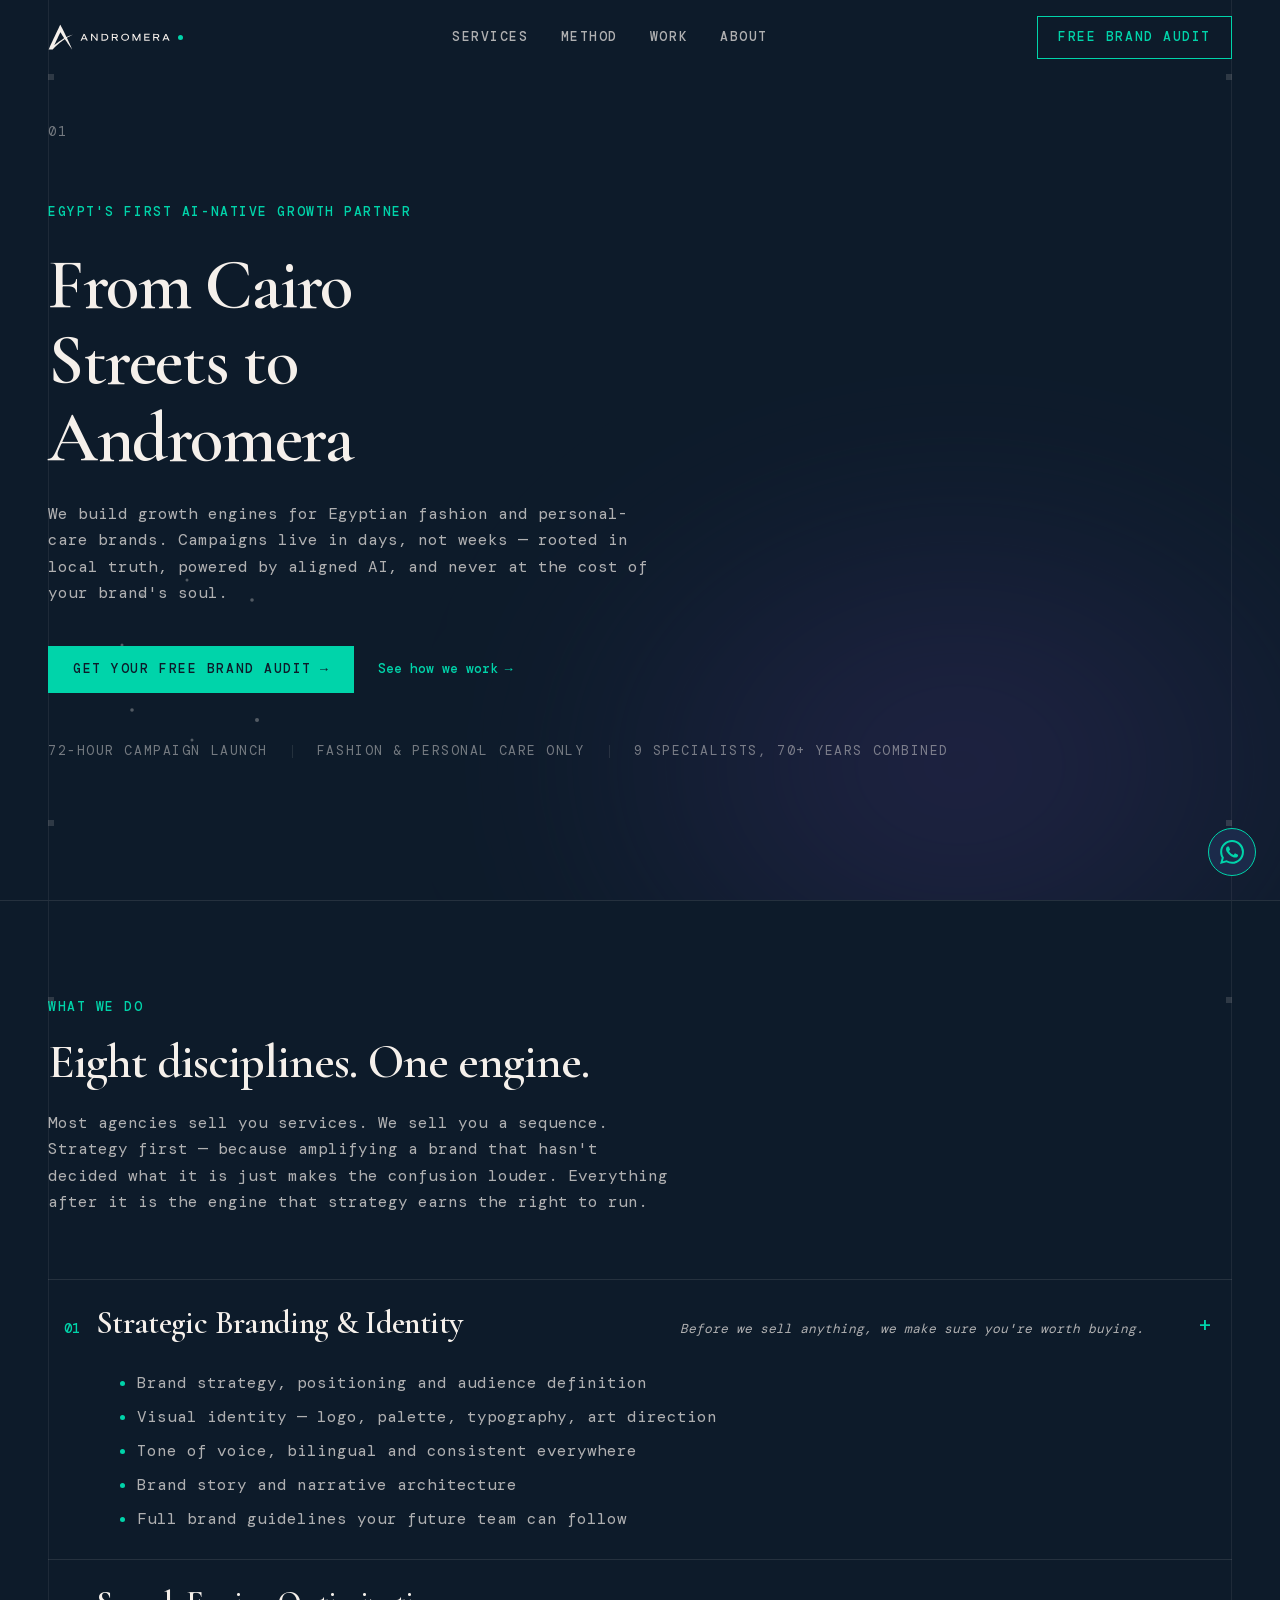
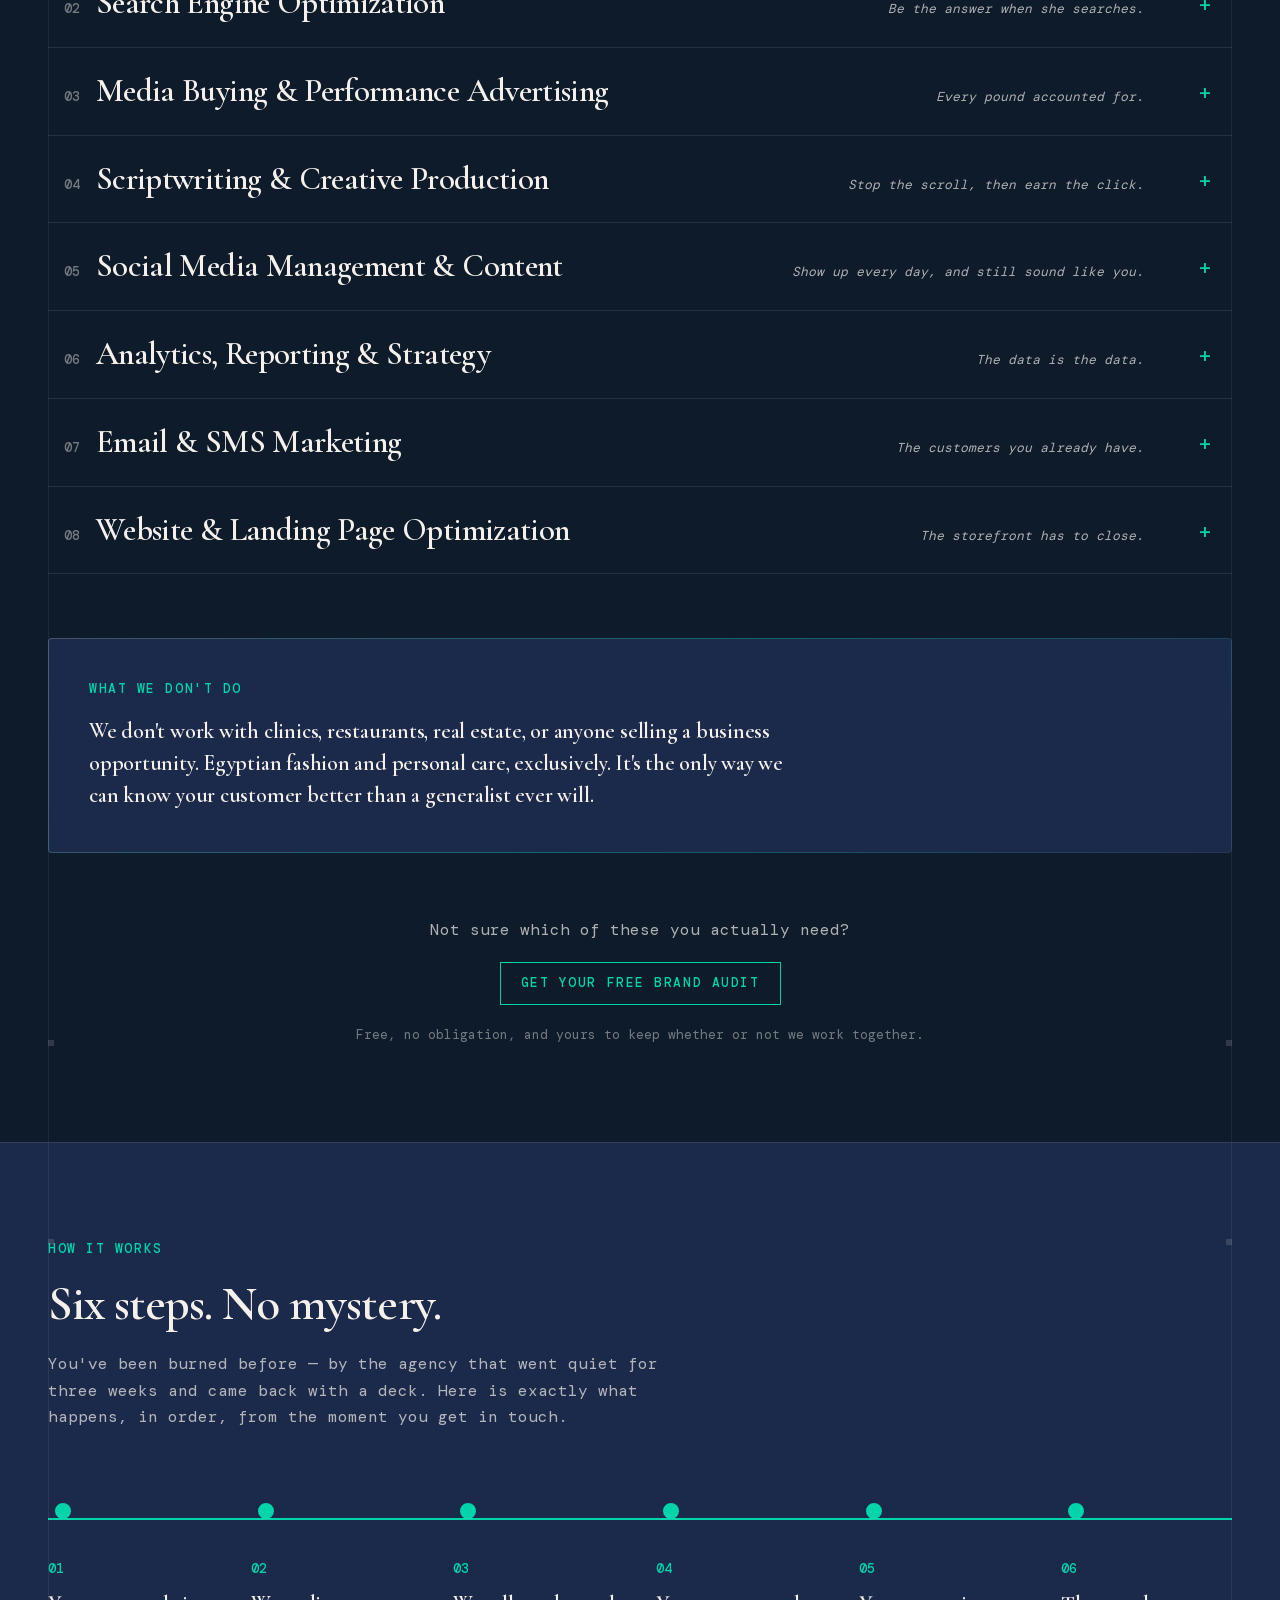
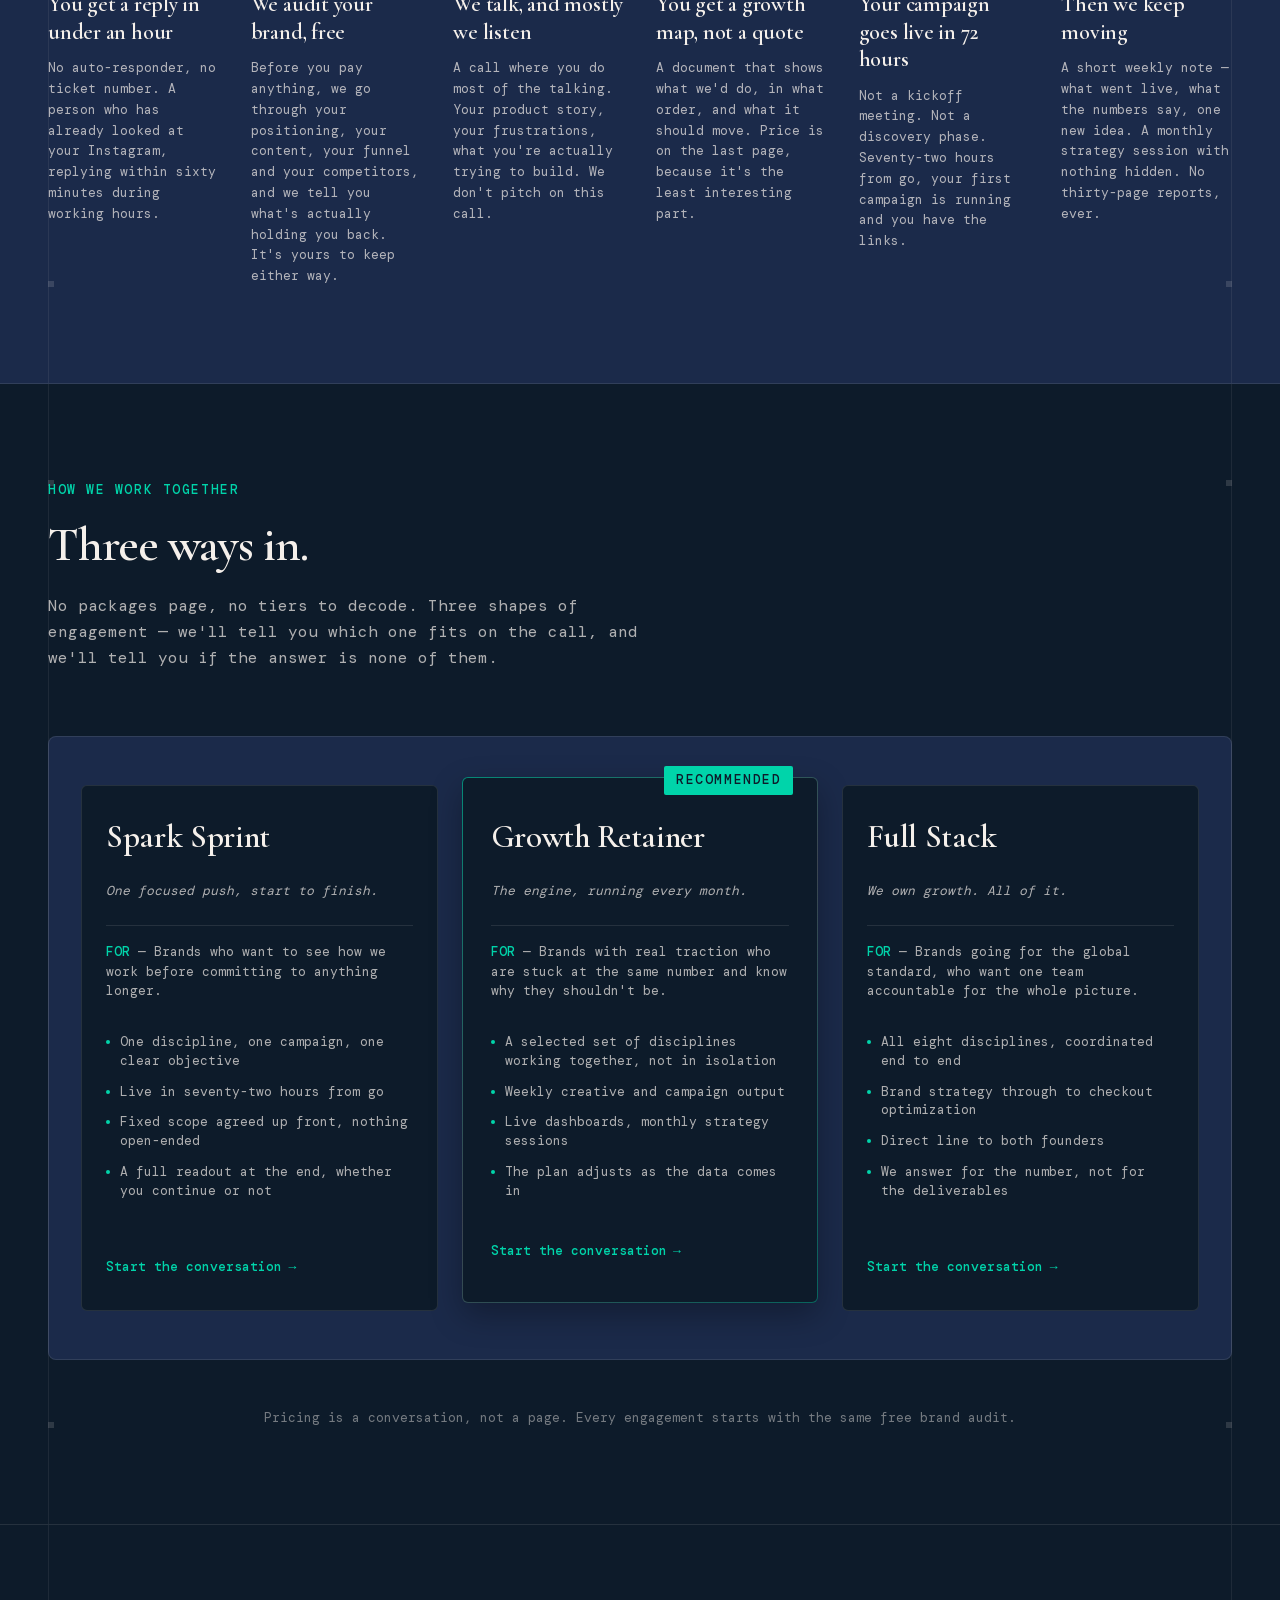
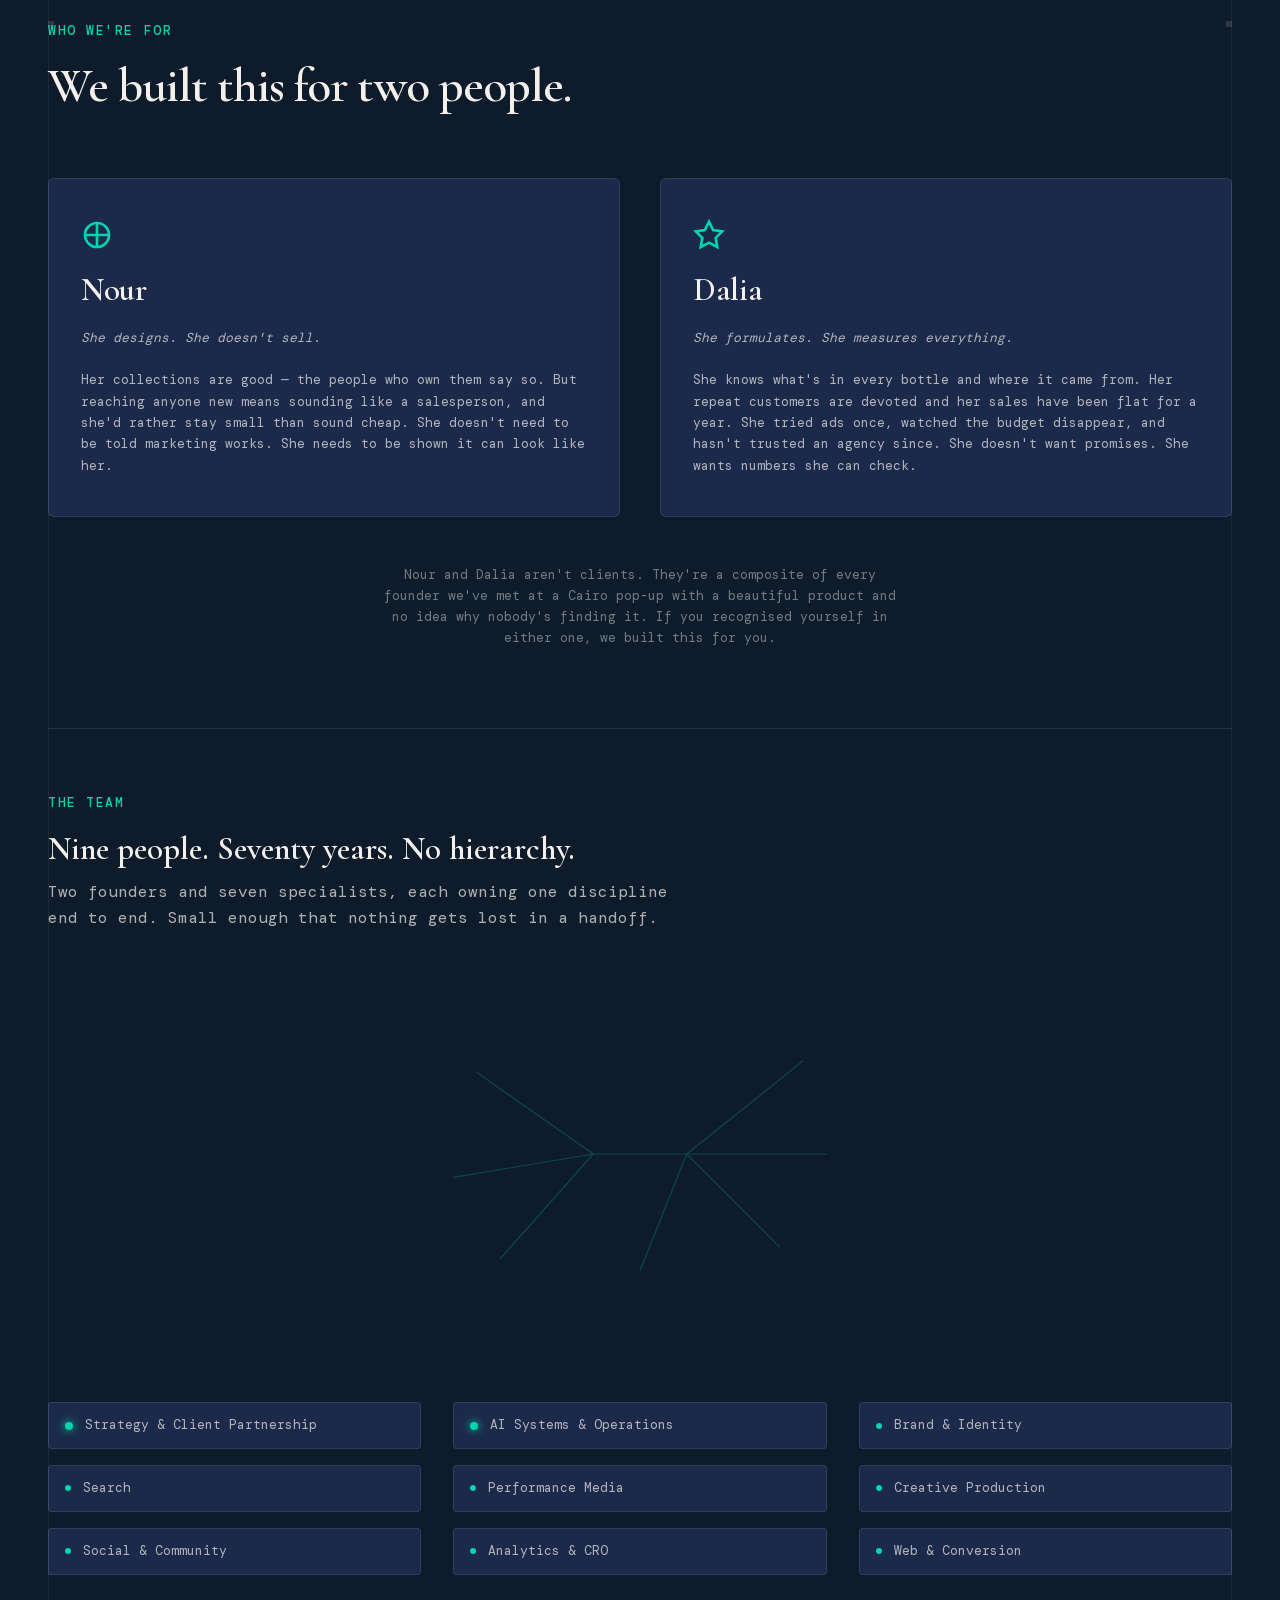
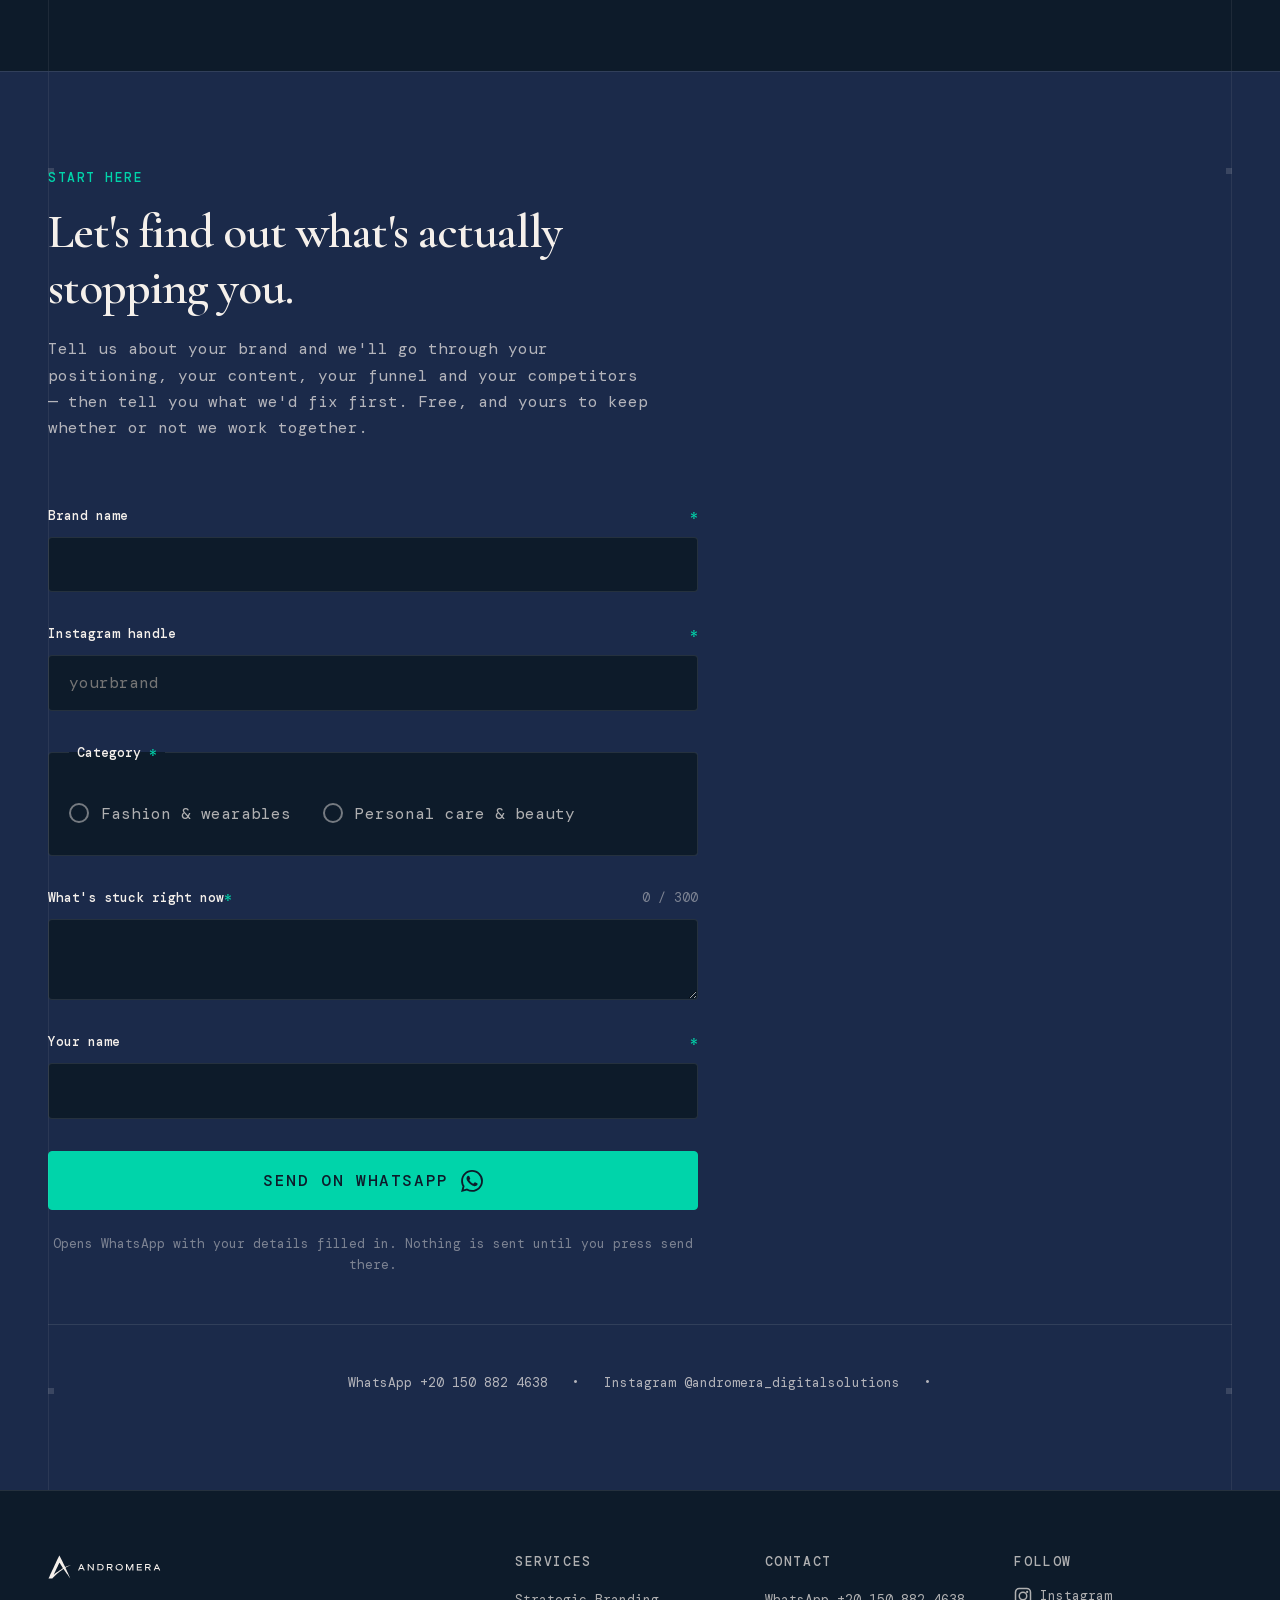
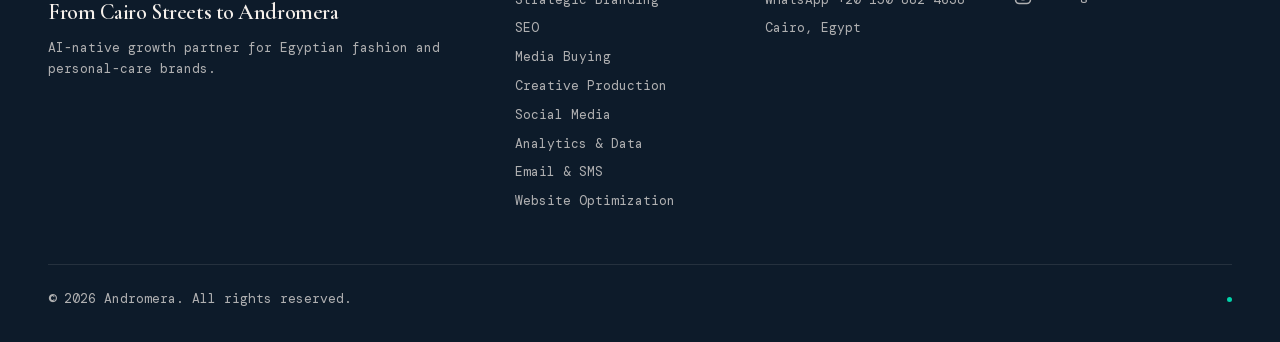
==== index.html @ 036b47dd "Phase 5: Launch readiness — _worker.js noindex header, --warn token, CSP analytics update, README & " ====
<!DOCTYPE html>
<html lang="en">
<head>
  <meta charset="utf-8">
  <meta name="viewport" content="width=device-width, initial-scale=1">
  <title>Andromera — AI-Native Growth Partner for Egyptian Fashion &amp; Beauty Brands</title>
  <meta name="description" content="Egypt's first AI-native growth partner. Campaigns live in days, built exclusively for Egyptian fashion and personal-care brands.">
  <link rel="canonical" href="https://andromera.com/">

  <!-- Open Graph -->
  <meta property="og:type" content="website">
  <meta property="og:url" content="https://andromera.com/">
  <meta property="og:title" content="Andromera — AI-Native Growth Partner for Egyptian Fashion &amp; Beauty Brands">
  <meta property="og:description" content="Egypt's first AI-native growth partner. Campaigns live in days, built exclusively for Egyptian fashion and personal-care brands.">
  <meta property="og:image" content="https://andromera.com/assets/img/og-image.jpg">
  <meta property="og:image:width" content="1200">
  <meta property="og:image:height" content="630">

  <!-- Twitter Card -->
  <meta name="twitter:card" content="summary_large_image">
  <meta name="twitter:title" content="Andromera — AI-Native Growth Partner for Egyptian Fashion &amp; Beauty Brands">
  <meta name="twitter:description" content="Egypt's first AI-native growth partner. Campaigns live in days, built exclusively for Egyptian fashion and personal-care brands.">
  <meta name="twitter:image" content="https://andromera.com/assets/img/og-image.jpg">

  <!-- Favicon set -->
  <link rel="icon" href="/assets/img/favicon.svg" type="image/svg+xml">
  <link rel="icon" href="/assets/img/favicon-32.png" sizes="32x32" type="image/png">
  <link rel="icon" href="/assets/img/favicon-16.png" sizes="16x16" type="image/png">
  <link rel="apple-touch-icon" href="/assets/img/apple-touch-icon.png">
  <link rel="manifest" href="/site.webmanifest">
  <meta name="theme-color" content="#0D1B2A">

  <!-- Preload display font -->
  <link rel="preload" href="/assets/fonts/CormorantGaramond-SemiBold.woff2" as="font" type="font/woff2" crossorigin>

  <!-- Styles -->
  <link rel="stylesheet" href="/assets/css/site.css">

  <!-- JSON-LD: Organization + ProfessionalService -->
  <script type="application/ld+json">
  {
    "@context": "https://schema.org",
    "@graph": [
      {
        "@type": "Organization",
        "name": "Andromera",
        "url": "https://andromera.com",
        "logo": "https://andromera.com/assets/img/andromera-mark.svg",
        "sameAs": [
          "https://www.instagram.com/andromera_digitalsolutions/"
        ],
        "contactPoint": {
          "@type": "ContactPoint",
          "telephone": "+20-150-882-4638",
          "contactType": "customer service",
          "availableLanguage": "English"
        }
      },
      {
        "@type": "ProfessionalService",
        "name": "Andromera",
        "url": "https://andromera.com",
        "description": "AI-native digital marketing agency serving Egyptian fashion and personal-care brands exclusively.",
        "areaServed": {
          "@type": "Country",
          "name": "EG"
        },
        "address": {
          "@type": "PostalAddress",
          "addressLocality": "Cairo",
          "addressCountry": "EG"
        },
        "logo": "https://andromera.com/assets/img/andromera-mark.svg",
        "sameAs": [
          "https://www.instagram.com/andromera_digitalsolutions/"
        ],
        "contactPoint": {
          "@type": "ContactPoint",
          "telephone": "+20-150-882-4638",
          "contactType": "customer service",
          "availableLanguage": "English"
        },
        "hasOfferCatalog": {
          "@type": "OfferCatalog",
          "name": "Services",
          "itemListElement": [
            {
              "@type": "OfferCatalog",
              "name": "Strategic Branding & Identity",
              "description": "Before we sell anything, we make sure you're worth buying."
            },
            {
              "@type": "OfferCatalog",
              "name": "Search Engine Optimization",
              "description": "Be the answer when she searches."
            },
            {
              "@type": "OfferCatalog",
              "name": "Media Buying & Performance Advertising",
              "description": "Every pound accounted for."
            },
            {
              "@type": "OfferCatalog",
              "name": "Scriptwriting & Creative Production",
              "description": "Stop the scroll, then earn the click."
            },
            {
              "@type": "OfferCatalog",
              "name": "Social Media Management & Content",
              "description": "Show up every day, and still sound like you."
            },
            {
              "@type": "OfferCatalog",
              "name": "Analytics, Reporting & Strategy",
              "description": "The data is the data."
            },
            {
              "@type": "OfferCatalog",
              "name": "Email & SMS Marketing",
              "description": "The customers you already have."
            },
            {
              "@type": "OfferCatalog",
              "name": "Website & Landing Page Optimization",
              "description": "The storefront has to close."
            },
            {
              "@type": "Offer",
              "name": "Spark Sprint",
              "description": "One focused push, start to finish. Live in 72 hours."
            },
            {
              "@type": "Offer",
              "name": "Growth Retainer",
              "description": "The engine, running every month. A selected set of disciplines working together."
            },
            {
              "@type": "Offer",
              "name": "Full Stack",
              "description": "We own growth. All of it. All eight disciplines, coordinated end to end."
            }
          ]
        }
      }
    ]
  }
  </script>
</head>
<body>

  <!-- ═══════════════════════════════════════════════════
       NAVIGATION
       ═══════════════════════════════════════════════════ -->
  <header class="site-header" role="banner">
    <nav class="nav shell" aria-label="Main navigation">
      <!-- Logo — inlined SVG, fill: currentColor -->
      <a href="/" class="nav__logo" aria-label="Andromera — home">
        <svg xmlns="http://www.w3.org/2000/svg" viewBox="0 0 469.1 100" fill="currentColor" role="img" aria-hidden="true"><g transform="scale(0.22075)"><path fill-rule="evenodd" d="M11.5 440.8C11.9 439.7 14.0 434.8 16.2 430.1C18.4 425.4 24.0 413.4 28.5 403.5C43.4 371.0 109.5 230.0 144.0 157.0C202.0 34.6 213.8 10.4 214.9 11.6C217.0 13.7 321.4 220.6 323.2 226.2C323.4 226.7 328.3 224.9 334.2 222.1C349.4 215.0 372.4 205.9 388.0 200.7C403.3 195.5 432.8 187.6 431.4 189.0C430.9 189.4 426.4 191.6 421.5 193.8C404.1 201.4 338.5 235.4 332.2 240.0C330.2 241.5 330.2 241.6 335.9 254.0C346.1 276.1 367.2 322.2 371.5 332.0C373.8 337.2 381.0 353.3 387.4 367.8C404.8 407.2 419.2 441.1 418.7 441.7C418.2 442.1 408.5 428.5 383.5 392.5C373.1 377.6 361.7 361.2 358.0 356.0C354.3 350.8 347.3 340.6 342.3 333.5C337.4 326.4 328.6 313.7 322.9 305.5C317.2 297.2 308.4 284.5 303.5 277.2C298.6 270.0 294.1 264.0 293.6 264.0C290.8 264.0 234.3 303.4 206.5 324.8C166.0 356.1 123.7 395.2 93.0 429.9L81.5 442.8L46.2 442.9L10.9 443.0L11.5 440.8ZM160.0 331.7C194.0 306.0 240.4 273.8 260.5 262.0C263.9 260.0 281.9 249.1 282.8 248.4C283.0 248.3 274.3 234.3 263.4 217.3C247.0 191.7 229.2 163.0 219.7 147.2C218.6 145.3 217.4 144.2 216.8 144.8C215.4 146.2 187.1 204.5 172.0 237.0C141.7 302.3 111.0 369.1 111.0 369.6C111.0 369.8 117.2 365.0 124.8 359.0C132.3 352.9 148.2 340.6 160.0 331.7Z"/></g><g transform="translate(123.8,36.0) scale(0.16304)"><path fill-rule="evenodd" d="M1043.2 174.9C1013.2 171.0 987.9 154.0 975.9 129.5C970.1 117.6 968.2 110.7 967.3 98.4C964.6 58.1 990.5 23.9 1032.3 12.4C1044.7 9.0 1067.3 8.0 1080.5 10.3C1103.6 14.4 1123.2 24.9 1135.3 39.6C1141.4 47.1 1148.4 61.2 1151.1 71.5C1153.9 81.9 1154.2 102.2 1151.7 112.3C1143.3 146.4 1117.5 168.9 1080.3 174.5C1069.9 176.1 1053.5 176.3 1043.2 174.9ZM9.0 172.5C9.0 172.2 15.7 157.0 23.9 138.7C49.3 82.1 69.0 38.1 74.8 24.7L80.3 11.9L93.2 12.2L106.1 12.5L112.7 27.0C116.3 35.0 123.5 50.7 128.8 62.0C134.0 73.3 141.1 88.6 144.5 96.0C148.0 103.4 157.1 122.9 164.8 139.2C172.5 155.5 179.1 169.8 179.5 171.0C180.1 173.0 179.9 173.1 165.9 172.8L151.6 172.5L143.5 154.8L135.5 137.1L94.0 137.3L52.6 137.5L44.9 155.0L37.1 172.5L23.1 172.8C15.3 172.9 9.0 172.8 9.0 172.5ZM256.0 92.5L256.0 12.0L269.4 12.0L282.8 12.0L294.1 25.8C300.4 33.3 317.8 54.4 333.0 72.5C348.1 90.7 365.9 112.1 372.5 120.1L384.5 134.7L384.8 73.4L385.0 12.0L398.0 12.0L411.0 12.0L411.0 92.5L411.0 173.0L397.6 173.0L384.1 173.0L373.3 159.8C360.4 144.0 332.4 110.1 303.5 75.2L282.5 49.9L282.2 111.5L282.0 173.0L269.0 173.0L256.0 173.0L256.0 92.5ZM503.5 172.0C503.2 171.5 503.0 135.3 503.1 91.5L503.3 11.9L549.9 12.2L596.5 12.6L606.3 15.3C635.2 23.3 652.4 40.3 660.2 68.5C662.0 75.2 662.4 79.2 662.4 92.5C662.4 107.3 662.2 109.2 659.6 117.5C651.1 144.6 635.9 159.9 609.5 168.3C605.0 169.7 597.9 171.3 593.6 171.9C583.8 173.3 504.4 173.4 503.5 172.0ZM746.0 92.4L746.0 11.9L796.8 12.2C851.9 12.6 852.0 12.6 864.6 18.6C883.8 27.7 893.5 49.9 888.5 73.3C886.6 82.4 882.8 89.1 875.8 95.5C869.8 101.1 862.5 105.1 854.7 107.1C852.1 107.7 850.0 108.5 850.0 108.9C850.0 109.3 852.6 113.4 855.8 118.1C873.8 144.0 893.0 172.2 893.0 172.6C893.0 172.8 885.9 173.0 877.2 173.0L861.3 173.0L840.4 141.5L819.5 110.1L795.8 110.0L772.0 110.0L772.0 141.5L772.0 173.0L759.0 173.0L746.0 173.0L746.0 92.4ZM1234.0 92.5L1234.0 12.0L1250.6 12.2L1267.2 12.5L1288.9 57.5C1300.8 82.2 1314.6 111.2 1319.5 121.8C1324.4 132.3 1328.7 141.0 1329.1 141.0C1329.4 141.0 1332.0 135.8 1334.9 129.6C1339.4 119.7 1364.8 65.7 1384.3 24.8L1390.3 12.0L1406.7 12.0L1423.0 12.0L1423.0 92.5L1423.0 173.0L1410.0 173.0L1397.0 173.0L1396.8 115.2L1396.5 57.4L1379.1 93.4C1369.5 113.3 1357.0 139.2 1351.4 151.0L1341.1 172.5L1329.0 172.8L1316.9 173.1L1299.2 136.8C1289.4 116.8 1276.7 90.7 1271.0 78.8C1265.2 66.8 1260.2 57.0 1259.8 57.0C1259.3 57.0 1259.0 83.1 1259.0 115.0L1259.0 173.0L1246.5 173.0L1234.0 173.0L1234.0 92.5ZM1511.0 92.5L1511.0 12.0L1575.5 12.0L1640.0 12.0L1640.0 23.5L1640.0 35.0L1588.5 35.0L1537.0 35.0L1537.0 57.5L1537.0 80.0L1582.5 80.0L1628.0 80.0L1628.0 92.0L1628.0 104.0L1582.5 104.0L1537.0 104.0L1537.0 126.5L1537.0 149.0L1589.2 149.2L1641.5 149.5L1641.8 161.2L1642.1 173.0L1576.5 173.0L1511.0 173.0L1511.0 92.5ZM1722.0 92.5L1722.0 11.9L1772.8 12.3C1817.9 12.6 1824.2 12.8 1829.5 14.4C1838.8 17.2 1845.9 21.0 1852.0 26.7C1861.6 35.5 1866.0 46.5 1866.0 61.6C1866.0 83.2 1853.8 99.9 1833.5 106.3L1826.0 108.6L1847.5 140.1C1859.3 157.4 1868.9 171.8 1869.0 172.2C1869.0 172.7 1861.9 173.0 1853.2 173.0L1837.5 173.0L1830.0 161.3C1825.9 154.9 1816.6 140.7 1809.2 129.8L1795.9 110.0L1772.5 110.0L1749.0 110.0L1748.8 141.2L1748.5 172.5L1735.2 172.8L1722.0 173.1L1722.0 92.5ZM1940.0 172.0C1940.0 171.5 1951.1 146.2 1964.6 115.8C1978.2 85.4 1991.9 54.7 1995.0 47.5C1998.2 40.3 2003.1 29.6 2005.9 23.5L2010.9 12.5L2023.5 12.5L2036.1 12.5L2042.1 26.0C2054.1 52.6 2080.5 110.0 2094.6 140.1C2102.5 157.0 2109.0 171.3 2109.0 171.9C2109.0 172.7 2105.0 173.0 2095.0 172.8L2080.9 172.5L2072.8 154.8L2064.7 137.0L2024.0 137.0L1983.3 137.0L1975.4 155.0L1967.5 173.0L1953.8 173.0C1945.6 173.0 1940.0 172.6 1940.0 172.0ZM1084.7 148.4C1096.7 144.9 1102.3 141.7 1110.6 133.5C1121.9 122.3 1127.0 109.5 1127.0 92.5C1127.0 64.4 1110.2 43.0 1082.0 35.4C1072.7 32.9 1050.1 32.8 1040.5 35.4C1018.0 41.3 1000.8 57.4 995.5 77.6C993.8 84.3 993.5 100.3 995.1 107.0C995.6 109.5 997.7 114.8 999.7 118.9C1004.0 127.9 1013.7 138.0 1022.5 142.7C1040.2 152.0 1064.6 154.2 1084.7 148.4ZM595.3 147.1C610.0 143.3 619.6 136.7 627.3 124.9C633.1 116.2 635.2 108.3 635.8 94.4C636.2 84.3 635.9 81.2 634.1 74.6C631.1 63.8 628.7 59.5 621.5 52.3C614.2 45.0 604.7 40.0 593.1 37.3C586.8 35.8 580.7 35.5 557.5 35.5L529.5 35.5L529.2 92.2L529.0 149.0L558.3 149.0C584.1 149.0 588.6 148.8 595.3 147.1ZM124.0 113.1C124.0 112.6 119.4 102.1 113.7 89.8C108.0 77.6 101.2 62.7 98.5 56.8C95.8 50.8 93.3 46.3 92.9 46.8C92.1 47.5 63.0 112.7 63.0 113.5C63.0 113.8 76.7 114.0 93.5 114.0C111.2 114.0 124.0 113.6 124.0 113.1ZM2053.7 112.8C2053.0 111.2 2030.3 60.7 2026.4 52.1L2023.4 45.6L2018.1 57.6C2009.9 75.9 1994.0 112.8 1994.0 113.4C1994.0 113.7 2007.5 114.0 2024.1 114.0C2047.8 114.0 2054.1 113.7 2053.7 112.8ZM848.5 83.2C858.5 78.6 862.4 72.5 862.4 61.0C862.5 49.0 858.0 42.5 846.3 37.9C840.7 35.7 839.0 35.6 806.2 35.2L772.0 34.8L772.0 60.5L772.0 86.1L807.8 85.8C842.6 85.5 843.6 85.4 848.5 83.2ZM1824.5 83.2C1831.0 80.2 1833.8 77.6 1836.6 71.5C1841.5 61.2 1838.5 48.3 1829.9 42.0C1821.7 36.1 1818.8 35.7 1782.2 35.2L1749.0 34.8L1749.0 60.5L1749.0 86.1L1784.2 85.8C1818.6 85.5 1819.6 85.4 1824.5 83.2Z"/></g></svg>
        <span class="nav__logo-dot" aria-hidden="true"></span>
      </a>

      <!-- Desktop links -->
      <div class="nav__links" role="list">
        <a href="#services" class="nav__link" role="listitem">Services</a>
        <a href="#method" class="nav__link" role="listitem">Method</a>
        <a href="#work" class="nav__link" role="listitem">Work</a>
        <a href="#about" class="nav__link" role="listitem">About</a>
      </div>

      <!-- CTA -->
      <a href="#audit" class="nav__cta" id="nav-cta-desktop">Free Brand Audit</a>

      <!-- Hamburger (mobile) -->
      <button class="nav__hamburger" aria-expanded="false" aria-controls="mobile-menu" aria-label="Open menu">
        <span class="nav__hamburger-line" aria-hidden="true"></span>
        <span class="nav__hamburger-line" aria-hidden="true"></span>
        <span class="nav__hamburger-line" aria-hidden="true"></span>
      </button>
    </nav>
  </header>

  <!-- Mobile menu overlay -->
  <div class="mobile-menu" id="mobile-menu" role="dialog" aria-label="Navigation menu" aria-modal="true">
    <a href="#services" class="mobile-menu__link">Services</a>
    <a href="#method" class="mobile-menu__link">Method</a>
    <a href="#work" class="mobile-menu__link">Work</a>
    <a href="#about" class="mobile-menu__link">About</a>
    <a href="#audit" class="mobile-menu__link mobile-menu__link--cta">Free Brand Audit</a>
  </div>

  <!-- ═══════════════════════════════════════════════════
       HERO
       ═══════════════════════════════════════════════════ -->
  <main>
    <section class="hero container-lines" id="hero" aria-label="Hero">

      <!-- Layer 1: Hero poster background -->
      <div class="hero__poster" aria-hidden="true">
        <picture>
          <source srcset="/assets/img/hero-poster.avif" type="image/avif" media="(min-width: 900px)">
          <source srcset="/assets/img/hero-poster.webp" type="image/webp" media="(min-width: 900px)">
          <source srcset="/assets/img/hero-poster-1280.webp" type="image/webp">
          <img src="/assets/img/hero-poster.webp" alt="" width="1920" height="1080" loading="eager" decoding="async">
        </picture>
      </div>

      <!-- PHASE 4: video source
      <video class="hero__video" muted playsinline loop autoplay preload="none" poster="/assets/img/hero-poster.avif">
        <source src="/assets/video/hero-loop.webm" type="video/webm">
        <source src="/assets/video/hero-loop.mp4" type="video/mp4">
      </video>
      -->

      <!-- Layer 2: Violet bloom — atmosphere only -->
      <div class="hero__bloom" aria-hidden="true"></div>

      <!-- Layer 3: Aligned Spark constellation — 9 points (8 orbit + 1 centre) -->
      <svg class="hero__constellation" viewBox="0 0 200 200" xmlns="http://www.w3.org/2000/svg" aria-hidden="true" role="img">
        <!-- 8 orbiting points -->
        <circle class="spark" cx="40" cy="30" r="2"/>
        <circle class="spark" cx="85" cy="15" r="1.5"/>
        <circle class="spark" cx="150" cy="35" r="1.8"/>
        <circle class="spark" cx="170" cy="90" r="1.5"/>
        <circle class="spark" cx="155" cy="155" r="2"/>
        <circle class="spark" cx="90" cy="175" r="1.5"/>
        <circle class="spark" cx="30" cy="145" r="1.8"/>
        <circle class="spark" cx="20" cy="80" r="1.5"/>
        <!-- Centre point — brighter -->
        <circle class="spark spark--center" cx="95" cy="95" r="3"/>
      </svg>

      <!-- Layer 5: Content -->
      <div class="hero__content shell corner-squares">
        <span class="corner-sq corner-sq--tl" aria-hidden="true"></span>
        <span class="corner-sq corner-sq--tr" aria-hidden="true"></span>
        <span class="corner-sq corner-sq--bl" aria-hidden="true"></span>
        <span class="corner-sq corner-sq--br" aria-hidden="true"></span>

        <span class="section-marker" aria-hidden="true">01</span>

        <p class="hero__eyebrow fade-up">Egypt's First AI-Native Growth Partner</p>

        <h1 class="hero__title word-reveal" data-word-reveal>From Cairo Streets to Andromera</h1>

        <p class="hero__sub fade-up">We build growth engines for Egyptian fashion and personal-care brands. Campaigns live in days, not weeks — rooted in local truth, powered by aligned AI, and never at the cost of your brand's soul.</p>

        <div class="hero__actions fade-up">
          <a href="#audit" class="btn-primary" id="hero-cta-primary">
            Get Your Free Brand Audit
            <span aria-hidden="true">→</span>
          </a>
          <a href="#method" class="hero__secondary" id="hero-cta-secondary">
            See how we work
            <span class="hero__secondary-arrow" aria-hidden="true">→</span>
          </a>
        </div>

        <div class="proof-strip fade-up" role="list">
          <span role="listitem">72-Hour Campaign Launch</span>
          <span class="proof-strip__divider" aria-hidden="true"></span>
          <span role="listitem">Fashion &amp; Personal Care Only</span>
          <span class="proof-strip__divider" aria-hidden="true"></span>
          <span role="listitem">9 Specialists, 70+ Years Combined</span>
        </div>
      </div>

    </section>

    <!-- ═══════════════════════════════════════════════════
         SERVICES SECTION
         ═══════════════════════════════════════════════════ -->
    <section class="services-section container-lines" id="services" aria-label="Services">
      <div class="shell corner-squares">
        <span class="corner-sq corner-sq--tl" aria-hidden="true"></span>
        <span class="corner-sq corner-sq--tr" aria-hidden="true"></span>
        <span class="corner-sq corner-sq--bl" aria-hidden="true"></span>
        <span class="corner-sq corner-sq--br" aria-hidden="true"></span>

        <!-- Section Header -->
        <div class="services__header fade-up">
          <p class="services__eyebrow">WHAT WE DO</p>
          <h2 class="services__title">Eight disciplines. One engine.</h2>
          <p class="services__intro">Most agencies sell you services. We sell you a sequence. Strategy first — because amplifying a brand that hasn't decided what it is just makes the confusion louder. Everything after it is the engine that strategy earns the right to run.</p>
        </div>

        <!-- The Eight Rows -->
        <div class="services__list">

          <!-- 01 -->
          <details class="service-row fade-up" id="services-01" open>
            <summary class="service-row__summary">
              <span class="service-row__number">01</span>
              <div class="service-row__header-group">
                <h3 class="service-row__name">Strategic Branding &amp; Identity</h3>
                <span class="service-row__promise">Before we sell anything, we make sure you're worth buying.</span>
              </div>
              <span class="service-row__toggle" aria-hidden="true">+</span>
            </summary>
            <div class="service-row__body">
              <ul class="service-row__capabilities">
                <li class="service-row__capability">Brand strategy, positioning and audience definition</li>
                <li class="service-row__capability">Visual identity — logo, palette, typography, art direction</li>
                <li class="service-row__capability">Tone of voice, bilingual and consistent everywhere</li>
                <li class="service-row__capability">Brand story and narrative architecture</li>
                <li class="service-row__capability">Full brand guidelines your future team can follow</li>
              </ul>
            </div>
          </details>

          <!-- 02 -->
          <details class="service-row fade-up" id="services-02">
            <summary class="service-row__summary">
              <span class="service-row__number">02</span>
              <div class="service-row__header-group">
                <h3 class="service-row__name">Search Engine Optimization</h3>
                <span class="service-row__promise">Be the answer when she searches.</span>
              </div>
              <span class="service-row__toggle" aria-hidden="true">+</span>
            </summary>
            <div class="service-row__body">
              <ul class="service-row__capabilities">
                <li class="service-row__capability">Keyword strategy built on intent, not volume</li>
                <li class="service-row__capability">On-page optimization across every product and collection page</li>
                <li class="service-row__capability">Technical audits, and the fixes that follow them</li>
                <li class="service-row__capability">Local search and Google Business Profile</li>
                <li class="service-row__capability">SEO content and earned links from Egyptian publications</li>
              </ul>
            </div>
          </details>

          <!-- 03 -->
          <details class="service-row fade-up" id="services-03">
            <summary class="service-row__summary">
              <span class="service-row__number">03</span>
              <div class="service-row__header-group">
                <h3 class="service-row__name">Media Buying &amp; Performance Advertising</h3>
                <span class="service-row__promise">Every pound accounted for.</span>
              </div>
              <span class="service-row__toggle" aria-hidden="true">+</span>
            </summary>
            <div class="service-row__body">
              <ul class="service-row__capabilities">
                <li class="service-row__capability">Google Search, Shopping and Display</li>
                <li class="service-row__capability">Meta, Instagram and TikTok, full funnel</li>
                <li class="service-row__capability">Retargeting that brings back the window-shoppers</li>
                <li class="service-row__capability">Product feed management for Google Shopping and Instagram Shop</li>
                <li class="service-row__capability">Live budget dashboards — spend and results, visible any time</li>
              </ul>
            </div>
          </details>

          <!-- 04 -->
          <details class="service-row fade-up" id="services-04">
            <summary class="service-row__summary">
              <span class="service-row__number">04</span>
              <div class="service-row__header-group">
                <h3 class="service-row__name">Scriptwriting &amp; Creative Production</h3>
                <span class="service-row__promise">Stop the scroll, then earn the click.</span>
              </div>
              <span class="service-row__toggle" aria-hidden="true">+</span>
            </summary>
            <div class="service-row__body">
              <ul class="service-row__capabilities">
                <li class="service-row__capability">Ad scripts for video, static and carousel</li>
                <li class="service-row__capability">Brand story, manifesto and campaign copy</li>
                <li class="service-row__capability">Short-form video for Reels, TikTok and YouTube</li>
                <li class="service-row__capability">Product and lookbook visuals that match your aesthetic</li>
                <li class="service-row__capability">Voiceover in Egyptian Arabic and English</li>
              </ul>
            </div>
          </details>

          <!-- 05 -->
          <details class="service-row fade-up" id="services-05">
            <summary class="service-row__summary">
              <span class="service-row__number">05</span>
              <div class="service-row__header-group">
                <h3 class="service-row__name">Social Media Management &amp; Content</h3>
                <span class="service-row__promise">Show up every day, and still sound like you.</span>
              </div>
              <span class="service-row__toggle" aria-hidden="true">+</span>
            </summary>
            <div class="service-row__body">
              <ul class="service-row__capabilities">
                <li class="service-row__capability">Platform-specific content strategy and calendars</li>
                <li class="service-row__capability">Feed posts, carousels, Reels and daily Stories</li>
                <li class="service-row__capability">Community management and replies, in your voice</li>
                <li class="service-row__capability">Trend, audio and hashtag strategy for the Egyptian feed</li>
                <li class="service-row__capability">Micro-influencer identification and partnership management</li>
              </ul>
            </div>
          </details>

          <!-- 06 -->
          <details class="service-row fade-up" id="services-06">
            <summary class="service-row__summary">
              <span class="service-row__number">06</span>
              <div class="service-row__header-group">
                <h3 class="service-row__name">Analytics, Reporting &amp; Strategy</h3>
                <span class="service-row__promise">The data is the data.</span>
              </div>
              <span class="service-row__toggle" aria-hidden="true">+</span>
            </summary>
            <div class="service-row__body">
              <ul class="service-row__capabilities">
                <li class="service-row__capability">Live performance dashboards, not month-old PDFs</li>
                <li class="service-row__capability">Monthly strategy sessions with nothing hidden</li>
                <li class="service-row__capability">Conversion optimization — testing, heatmaps, real behaviour</li>
                <li class="service-row__capability">Competitor intelligence and counter-positioning</li>
                <li class="service-row__capability">Insight you can act on, not vanity metrics</li>
              </ul>
            </div>
          </details>

          <!-- 07 -->
          <details class="service-row fade-up" id="services-07">
            <summary class="service-row__summary">
              <span class="service-row__number">07</span>
              <div class="service-row__header-group">
                <h3 class="service-row__name">Email &amp; SMS Marketing</h3>
                <span class="service-row__promise">The customers you already have.</span>
              </div>
              <span class="service-row__toggle" aria-hidden="true">+</span>
            </summary>
            <div class="service-row__body">
              <ul class="service-row__capabilities">
                <li class="service-row__capability">Automated flows — welcome, abandoned cart, win-back</li>
                <li class="service-row__capability">Campaigns your subscribers actually open</li>
                <li class="service-row__capability">List growth, pop-ups and lead magnets</li>
                <li class="service-row__capability">Segmentation by real purchase behaviour</li>
                <li class="service-row__capability">Per-send performance, tracked</li>
              </ul>
            </div>
          </details>

          <!-- 08 -->
          <details class="service-row fade-up" id="services-08">
            <summary class="service-row__summary">
              <span class="service-row__number">08</span>
              <div class="service-row__header-group">
                <h3 class="service-row__name">Website &amp; Landing Page Optimization</h3>
                <span class="service-row__promise">The storefront has to close.</span>
              </div>
              <span class="service-row__toggle" aria-hidden="true">+</span>
            </summary>
            <div class="service-row__body">
              <ul class="service-row__capabilities">
                <li class="service-row__capability">Landing page design, copy and conversion optimization</li>
                <li class="service-row__capability">UX, speed and mobile audits</li>
                <li class="service-row__capability">E-commerce optimization for Shopify and WooCommerce</li>
                <li class="service-row__capability">Checkout flow and cart abandonment recovery</li>
                <li class="service-row__capability">Fixes shipped, not just recommended</li>
              </ul>
            </div>
          </details>

        </div>

        <!-- Focus Callout ("WHAT WE DON'T DO") -->
        <div class="focus-callout fade-up">
          <span class="focus-callout__label">WHAT WE DON'T DO</span>
          <p class="focus-callout__body">We don't work with clinics, restaurants, real estate, or anyone selling a business opportunity. Egyptian fashion and personal care, exclusively. It's the only way we can know your customer better than a generalist ever will.</p>
        </div>

        <!-- Section CTA -->
        <div class="services-cta fade-up">
          <p class="services-cta__prompt">Not sure which of these you actually need?</p>
          <a href="#audit" class="nav__cta" id="services-cta-button">Get Your Free Brand Audit</a>
          <p class="services-cta__sub">Free, no obligation, and yours to keep whether or not we work together.</p>
        </div>

      </div>
    </section>

    <!-- ═══════════════════════════════════════════════════
         METHOD SECTION (HOW IT WORKS)
         ═══════════════════════════════════════════════════ -->
    <section class="method-section container-lines" id="method" aria-label="Method">
      <div class="shell corner-squares">
        <span class="corner-sq corner-sq--tl" aria-hidden="true"></span>
        <span class="corner-sq corner-sq--tr" aria-hidden="true"></span>
        <span class="corner-sq corner-sq--bl" aria-hidden="true"></span>
        <span class="corner-sq corner-sq--br" aria-hidden="true"></span>

        <!-- Section Header -->
        <div class="method__header fade-up">
          <p class="method__eyebrow">HOW IT WORKS</p>
          <h2 class="method__title">Six steps. No mystery.</h2>
          <p class="method__intro">You've been burned before — by the agency that went quiet for three weeks and came back with a deck. Here is exactly what happens, in order, from the moment you get in touch.</p>
        </div>

        <!-- The Timeline -->
        <div class="timeline">
          <div class="timeline__progress-bar" aria-hidden="true"></div>

          <!-- Step 01 -->
          <div class="timeline__step fade-up">
            <span class="timeline__node" aria-hidden="true"></span>
            <span class="timeline__number">01</span>
            <h3 class="timeline__step-title">You get a reply in under an hour</h3>
            <p class="timeline__step-body">No auto-responder, no ticket number. A person who has already looked at your Instagram, replying within sixty minutes during working hours.</p>
          </div>

          <!-- Step 02 -->
          <div class="timeline__step fade-up">
            <span class="timeline__node" aria-hidden="true"></span>
            <span class="timeline__number">02</span>
            <h3 class="timeline__step-title">We audit your brand, free</h3>
            <p class="timeline__step-body">Before you pay anything, we go through your positioning, your content, your funnel and your competitors, and we tell you what's actually holding you back. It's yours to keep either way.</p>
          </div>

          <!-- Step 03 -->
          <div class="timeline__step fade-up">
            <span class="timeline__node" aria-hidden="true"></span>
            <span class="timeline__number">03</span>
            <h3 class="timeline__step-title">We talk, and mostly we listen</h3>
            <p class="timeline__step-body">A call where you do most of the talking. Your product story, your frustrations, what you're actually trying to build. We don't pitch on this call.</p>
          </div>

          <!-- Step 04 -->
          <div class="timeline__step fade-up">
            <span class="timeline__node" aria-hidden="true"></span>
            <span class="timeline__number">04</span>
            <h3 class="timeline__step-title">You get a growth map, not a quote</h3>
            <p class="timeline__step-body">A document that shows what we'd do, in what order, and what it should move. Price is on the last page, because it's the least interesting part.</p>
          </div>

          <!-- Step 05 -->
          <div class="timeline__step fade-up">
            <span class="timeline__node" aria-hidden="true"></span>
            <span class="timeline__number">05</span>
            <h3 class="timeline__step-title">Your campaign goes live in 72 hours</h3>
            <p class="timeline__step-body">Not a kickoff meeting. Not a discovery phase. Seventy-two hours from go, your first campaign is running and you have the links.</p>
          </div>

          <!-- Step 06 -->
          <div class="timeline__step fade-up">
            <span class="timeline__node" aria-hidden="true"></span>
            <span class="timeline__number">06</span>
            <h3 class="timeline__step-title">Then we keep moving</h3>
            <p class="timeline__step-body">A short weekly note — what went live, what the numbers say, one new idea. A monthly strategy session with nothing hidden. No thirty-page reports, ever.</p>
          </div>

        </div>

      </div>
    </section>

    <!-- ═══════════════════════════════════════════════════
         ENGAGEMENT MODELS SECTION (HOW WE WORK TOGETHER)
         ═══════════════════════════════════════════════════ -->
    <section class="engagement-section container-lines" id="work" aria-label="Engagement Models">
      <div class="shell corner-squares">
        <span class="corner-sq corner-sq--tl" aria-hidden="true"></span>
        <span class="corner-sq corner-sq--tr" aria-hidden="true"></span>
        <span class="corner-sq corner-sq--bl" aria-hidden="true"></span>
        <span class="corner-sq corner-sq--br" aria-hidden="true"></span>

        <!-- Section Header -->
        <div class="engagement__header fade-up">
          <p class="engagement__eyebrow">HOW WE WORK TOGETHER</p>
          <h2 class="engagement__title">Three ways in.</h2>
          <p class="engagement__intro">No packages page, no tiers to decode. Three shapes of engagement — we'll tell you which one fits on the call, and we'll tell you if the answer is none of them.</p>
        </div>

        <!-- Three Nested Cards -->
        <div class="engagement__shell-block fade-up">

          <!-- Card 1: Spark Sprint -->
          <div class="engagement-card">
            <h3 class="engagement-card__name">Spark Sprint</h3>
            <p class="engagement-card__frame">One focused push, start to finish.</p>
            <p class="engagement-card__for"><span class="engagement-card__for-label">FOR</span> — Brands who want to see how we work before committing to anything longer.</p>
            <ul class="engagement-card__capabilities">
              <li class="engagement-card__capability">One discipline, one campaign, one clear objective</li>
              <li class="engagement-card__capability">Live in seventy-two hours from go</li>
              <li class="engagement-card__capability">Fixed scope agreed up front, nothing open-ended</li>
              <li class="engagement-card__capability">A full readout at the end, whether you continue or not</li>
            </ul>
            <a href="#audit" class="engagement-card__cta">Start the conversation <span aria-hidden="true">→</span></a>
          </div>

          <!-- Card 2: Growth Retainer (Elevated + Recommended) -->
          <div class="engagement-card engagement-card--recommended">
            <span class="engagement-card__badge">RECOMMENDED</span>
            <h3 class="engagement-card__name">Growth Retainer</h3>
            <p class="engagement-card__frame">The engine, running every month.</p>
            <p class="engagement-card__for"><span class="engagement-card__for-label">FOR</span> — Brands with real traction who are stuck at the same number and know why they shouldn't be.</p>
            <ul class="engagement-card__capabilities">
              <li class="engagement-card__capability">A selected set of disciplines working together, not in isolation</li>
              <li class="engagement-card__capability">Weekly creative and campaign output</li>
              <li class="engagement-card__capability">Live dashboards, monthly strategy sessions</li>
              <li class="engagement-card__capability">The plan adjusts as the data comes in</li>
            </ul>
            <a href="#audit" class="engagement-card__cta">Start the conversation <span aria-hidden="true">→</span></a>
          </div>

          <!-- Card 3: Full Stack -->
          <div class="engagement-card">
            <h3 class="engagement-card__name">Full Stack</h3>
            <p class="engagement-card__frame">We own growth. All of it.</p>
            <p class="engagement-card__for"><span class="engagement-card__for-label">FOR</span> — Brands going for the global standard, who want one team accountable for the whole picture.</p>
            <ul class="engagement-card__capabilities">
              <li class="engagement-card__capability">All eight disciplines, coordinated end to end</li>
              <li class="engagement-card__capability">Brand strategy through to checkout optimization</li>
              <li class="engagement-card__capability">Direct line to both founders</li>
              <li class="engagement-card__capability">We answer for the number, not for the deliverables</li>
            </ul>
            <a href="#audit" class="engagement-card__cta">Start the conversation <span aria-hidden="true">→</span></a>
          </div>

        </div>

        <!-- Footer note under cards -->
        <p class="engagement__footer-note fade-up">Pricing is a conversation, not a page. Every engagement starts with the same free brand audit.</p>

      </div>
    </section>

    <!-- ═══════════════════════════════════════════════════
         WHO WE'RE FOR & THE CONSTELLATION SECTION
         ═══════════════════════════════════════════════════ -->
    <section class="about-section container-lines" id="about" aria-label="About Andromera">
      <div class="shell corner-squares">
        <span class="corner-sq corner-sq--tl" aria-hidden="true"></span>
        <span class="corner-sq corner-sq--tr" aria-hidden="true"></span>
        <span class="corner-sq corner-sq--bl" aria-hidden="true"></span>
        <span class="corner-sq corner-sq--br" aria-hidden="true"></span>

        <!-- Section Header -->
        <div class="about__header fade-up">
          <p class="about__eyebrow">WHO WE'RE FOR</p>
          <h2 class="about__title">We built this for two people.</h2>
        </div>

        <!-- Personas Grid -->
        <div class="personas-grid fade-up">

          <!-- Persona 1: Nour -->
          <div class="persona-card">
            <svg class="persona-card__glyph" viewBox="0 0 24 24" fill="none" stroke="currentColor" stroke-width="2" aria-hidden="true">
              <circle cx="12" cy="12" r="9"/>
              <path d="M12 3v18M3 12h18"/>
            </svg>
            <h3 class="persona-card__name">Nour</h3>
            <p class="persona-card__tagline">She designs. She doesn't sell.</p>
            <p class="persona-card__body">Her collections are good — the people who own them say so. But reaching anyone new means sounding like a salesperson, and she'd rather stay small than sound cheap. She doesn't need to be told marketing works. She needs to be shown it can look like her.</p>
          </div>

          <!-- Persona 2: Dalia -->
          <div class="persona-card">
            <svg class="persona-card__glyph" viewBox="0 0 24 24" fill="none" stroke="currentColor" stroke-width="2" aria-hidden="true">
              <polygon points="12 2 15.09 8.26 22 9.27 17 14.14 18.18 21.02 12 17.77 5.82 21.02 7 14.14 2 9.27 8.91 8.26 12 2"/>
            </svg>
            <h3 class="persona-card__name">Dalia</h3>
            <p class="persona-card__tagline">She formulates. She measures everything.</p>
            <p class="persona-card__body">She knows what's in every bottle and where it came from. Her repeat customers are devoted and her sales have been flat for a year. She tried ads once, watched the budget disappear, and hasn't trusted an agency since. She doesn't want promises. She wants numbers she can check.</p>
          </div>

        </div>

        <!-- The Honesty Line -->
        <p class="honesty-line fade-up">Nour and Dalia aren't clients. They're a composite of every founder we've met at a Cairo pop-up with a beautiful product and no idea why nobody's finding it. If you recognised yourself in either one, we built this for you.</p>

        <!-- The Constellation -->
        <div class="constellation-wrapper">
          <div class="constellation__header fade-up">
            <p class="about__eyebrow">THE TEAM</p>
            <h3 class="constellation__h3">Nine people. Seventy years. No hierarchy.</h3>
            <p class="constellation__line">Two founders and seven specialists, each owning one discipline end to end. Small enough that nothing gets lost in a handoff.</p>
          </div>

          <!-- Interactive Graphic (≥ 700px) -->
          <div class="constellation__interactive fade-up">
            <svg class="constellation__svg" viewBox="0 0 600 300" xmlns="http://www.w3.org/2000/svg" aria-label="Team Constellation Map">
              <!-- Connecting Lines -->
              <g stroke="var(--glow)" stroke-width="1" opacity="0.25">
                <line x1="260" y1="150" x2="340" y2="150"/>
                <line x1="260" y1="150" x2="160" y2="80"/>
                <line x1="260" y1="150" x2="140" y2="170"/>
                <line x1="260" y1="150" x2="180" y2="240"/>
                <line x1="340" y1="150" x2="440" y2="70"/>
                <line x1="340" y1="150" x2="460" y2="150"/>
                <line x1="340" y1="150" x2="420" y2="230"/>
                <line x1="340" y1="150" x2="300" y2="250"/>
              </g>

              <!-- Founder Node 1 -->
              <g transform="translate(260, 150)">
                <button class="constellation__button" type="button" aria-label="Founder: Strategy &amp; Client Partnership">
                  <circle cx="0" cy="0" r="10" fill="var(--glow)"/>
                  <circle cx="0" cy="0" r="16" fill="none" stroke="var(--glow)" stroke-width="1" opacity="0.6"/>
                </button>
                <div class="constellation__tooltip" role="tooltip">Strategy &amp; Client Partnership</div>
              </g>

              <!-- Founder Node 2 -->
              <g transform="translate(340, 150)">
                <button class="constellation__button" type="button" aria-label="Founder: AI Systems &amp; Operations">
                  <circle cx="0" cy="0" r="10" fill="var(--glow)"/>
                  <circle cx="0" cy="0" r="16" fill="none" stroke="var(--glow)" stroke-width="1" opacity="0.6"/>
                </button>
                <div class="constellation__tooltip" role="tooltip">AI Systems &amp; Operations</div>
              </g>

              <!-- Specialist 1 -->
              <g transform="translate(160, 80)">
                <button class="constellation__button" type="button" aria-label="Specialist: Brand &amp; Identity">
                  <circle cx="0" cy="0" r="6" fill="var(--paper)"/>
                </button>
                <div class="constellation__tooltip" role="tooltip">Brand &amp; Identity</div>
              </g>

              <!-- Specialist 2 -->
              <g transform="translate(140, 170)">
                <button class="constellation__button" type="button" aria-label="Specialist: Search">
                  <circle cx="0" cy="0" r="6" fill="var(--paper)"/>
                </button>
                <div class="constellation__tooltip" role="tooltip">Search</div>
              </g>

              <!-- Specialist 3 -->
              <g transform="translate(180, 240)">
                <button class="constellation__button" type="button" aria-label="Specialist: Performance Media">
                  <circle cx="0" cy="0" r="6" fill="var(--paper)"/>
                </button>
                <div class="constellation__tooltip" role="tooltip">Performance Media</div>
              </g>

              <!-- Specialist 4 -->
              <g transform="translate(440, 70)">
                <button class="constellation__button" type="button" aria-label="Specialist: Creative Production">
                  <circle cx="0" cy="0" r="6" fill="var(--paper)"/>
                </button>
                <div class="constellation__tooltip" role="tooltip">Creative Production</div>
              </g>

              <!-- Specialist 5 -->
              <g transform="translate(460, 150)">
                <button class="constellation__button" type="button" aria-label="Specialist: Social &amp; Community">
                  <circle cx="0" cy="0" r="6" fill="var(--paper)"/>
                </button>
                <div class="constellation__tooltip" role="tooltip">Social &amp; Community</div>
              </g>

              <!-- Specialist 6 -->
              <g transform="translate(420, 230)">
                <button class="constellation__button" type="button" aria-label="Specialist: Analytics &amp; CRO">
                  <circle cx="0" cy="0" r="6" fill="var(--paper)"/>
                </button>
                <div class="constellation__tooltip" role="tooltip">Analytics &amp; CRO</div>
              </g>

              <!-- Specialist 7 -->
              <g transform="translate(300, 250)">
                <button class="constellation__button" type="button" aria-label="Specialist: Web &amp; Conversion">
                  <circle cx="0" cy="0" r="6" fill="var(--paper)"/>
                </button>
                <div class="constellation__tooltip" role="tooltip">Web &amp; Conversion</div>
              </g>

            </svg>
          </div>

          <!-- Accessible Text List of 9 Disciplines -->
          <div class="constellation__list fade-up" role="list" aria-label="Team Disciplines List">
            <div class="constellation__item constellation__item--founder" role="listitem">
              <span class="constellation__item-dot" aria-hidden="true"></span>
              <span>Strategy &amp; Client Partnership</span>
            </div>
            <div class="constellation__item constellation__item--founder" role="listitem">
              <span class="constellation__item-dot" aria-hidden="true"></span>
              <span>AI Systems &amp; Operations</span>
            </div>
            <div class="constellation__item" role="listitem">
              <span class="constellation__item-dot" aria-hidden="true"></span>
              <span>Brand &amp; Identity</span>
            </div>
            <div class="constellation__item" role="listitem">
              <span class="constellation__item-dot" aria-hidden="true"></span>
              <span>Search</span>
            </div>
            <div class="constellation__item" role="listitem">
              <span class="constellation__item-dot" aria-hidden="true"></span>
              <span>Performance Media</span>
            </div>
            <div class="constellation__item" role="listitem">
              <span class="constellation__item-dot" aria-hidden="true"></span>
              <span>Creative Production</span>
            </div>
            <div class="constellation__item" role="listitem">
              <span class="constellation__item-dot" aria-hidden="true"></span>
              <span>Social &amp; Community</span>
            </div>
            <div class="constellation__item" role="listitem">
              <span class="constellation__item-dot" aria-hidden="true"></span>
              <span>Analytics &amp; CRO</span>
            </div>
            <div class="constellation__item" role="listitem">
              <span class="constellation__item-dot" aria-hidden="true"></span>
              <span>Web &amp; Conversion</span>
            </div>
          </div>

        </div>

      </div>
    </section>

    <!-- ═══════════════════════════════════════════════════
         FREE BRAND AUDIT SECTION
         ═══════════════════════════════════════════════════ -->
    <section class="audit-section container-lines" id="audit" aria-label="Free Brand Audit">
      <div class="shell corner-squares">
        <span class="corner-sq corner-sq--tl" aria-hidden="true"></span>
        <span class="corner-sq corner-sq--tr" aria-hidden="true"></span>
        <span class="corner-sq corner-sq--bl" aria-hidden="true"></span>
        <span class="corner-sq corner-sq--br" aria-hidden="true"></span>

        <!-- Section Header -->
        <div class="audit__header fade-up">
          <p class="audit__eyebrow">START HERE</p>
          <h2 class="audit__title">Let's find out what's actually stopping you.</h2>
          <p class="audit__intro">Tell us about your brand and we'll go through your positioning, your content, your funnel and your competitors — then tell you what we'd fix first. Free, and yours to keep whether or not we work together.</p>
        </div>

        <!-- The Audit Form -->
        <form class="audit-form fade-up" id="audit-form" novalidate>

          <!-- Field 1: Brand Name -->
          <div class="form-group">
            <label class="form-label" for="audit-brand">
              <span>Brand name</span>
              <span class="form-required">*</span>
            </label>
            <input class="form-input" type="text" id="audit-brand" name="brand" autocomplete="organization" required aria-describedby="error-brand">
            <span class="form-error" id="error-brand">Please enter your brand name.</span>
          </div>

          <!-- Field 2: Instagram Handle -->
          <div class="form-group">
            <label class="form-label" for="audit-handle">
              <span>Instagram handle</span>
              <span class="form-required">*</span>
            </label>
            <input class="form-input" type="text" id="audit-handle" name="handle" placeholder="yourbrand" required aria-describedby="error-handle">
            <span class="form-error" id="error-handle">Please enter your Instagram handle.</span>
          </div>

          <!-- Field 3: Category Radio Group -->
          <div class="form-group">
            <fieldset class="audit-radios" aria-describedby="error-category">
              <legend>Category <span class="form-required">*</span></legend>
              <label class="radio-option">
                <input type="radio" name="category" value="Fashion &amp; wearables" required>
                <span>Fashion &amp; wearables</span>
              </label>
              <label class="radio-option">
                <input type="radio" name="category" value="Personal care &amp; beauty" required>
                <span>Personal care &amp; beauty</span>
              </label>
            </fieldset>
            <span class="form-error" id="error-category">Please select a category.</span>
          </div>

          <!-- Field 4: What's Stuck Textarea -->
          <div class="form-group">
            <div class="textarea-meta">
              <label class="form-label" for="audit-stuck">
                <span>What's stuck right now</span>
                <span class="form-required">*</span>
              </label>
              <span class="char-counter" id="char-count">0 / 300</span>
            </div>
            <textarea class="form-textarea" id="audit-stuck" name="stuck" rows="2" maxlength="300" required aria-describedby="error-stuck"></textarea>
            <span class="form-error" id="error-stuck">Please tell us what's currently stuck.</span>
          </div>

          <!-- Field 5: Your Name -->
          <div class="form-group">
            <label class="form-label" for="audit-name">
              <span>Your name</span>
              <span class="form-required">*</span>
            </label>
            <input class="form-input" type="text" id="audit-name" name="name" autocomplete="name" required aria-describedby="error-name">
            <span class="form-error" id="error-name">Please enter your name.</span>
          </div>

          <!-- Submit Button -->
          <button class="audit-submit-btn" type="submit">
            <span>Send on WhatsApp</span>
            <svg viewBox="0 0 24 24" aria-hidden="true"><path d="M17.472 14.382c-.297-.149-1.758-.867-2.03-.967-.273-.099-.471-.148-.67.15-.197.297-.767.966-.94 1.164-.173.199-.347.223-.644.075-.297-.15-1.255-.463-2.39-1.475-.883-.788-1.48-1.761-1.653-2.059-.173-.297-.018-.458.13-.606.134-.133.298-.347.446-.52.149-.174.198-.298.298-.497.099-.198.05-.371-.025-.52-.075-.149-.669-1.612-.916-2.207-.242-.579-.487-.5-.669-.51-.173-.008-.371-.01-.57-.01-.198 0-.52.074-.792.372-.272.297-1.04 1.016-1.04 2.479 0 1.462 1.065 2.875 1.213 3.074.149.198 2.096 3.2 5.077 4.487.709.306 1.262.489 1.694.625.712.227 1.36.195 1.871.118.571-.085 1.758-.719 2.006-1.413.248-.694.248-1.289.173-1.413-.074-.124-.272-.198-.57-.347m-5.421 7.403h-.004a9.87 9.87 0 01-5.031-1.378l-.361-.214-3.741.982.998-3.648-.235-.374a9.86 9.86 0 01-1.51-5.26c.001-5.45 4.436-9.884 9.888-9.884 2.64 0 5.122 1.03 6.988 2.898a9.825 9.825 0 012.893 6.994c-.003 5.45-4.437 9.884-9.885 9.884m8.413-18.297A11.815 11.815 0 0012.05 0C5.495 0 .16 5.335.157 11.892c0 2.096.547 4.142 1.588 5.945L.057 24l6.305-1.654a11.882 11.882 0 005.683 1.448h.005c6.554 0 11.89-5.335 11.893-11.893a11.821 11.821 0 00-3.48-8.413z"/></svg>
          </button>
          <p class="audit-submit-sub">Opens WhatsApp with your details filled in. Nothing is sent until you press send there.</p>

        </form>

        <!-- Alternative Contact Row -->
        <div class="audit-alt-contact fade-up">
          <a href="https://wa.me/201508824638" target="_blank" rel="noopener noreferrer">WhatsApp +20 150 882 4638</a>
          <span aria-hidden="true">•</span>
          <a href="https://www.instagram.com/andromera_digitalsolutions/" target="_blank" rel="noopener noreferrer">Instagram @andromera_digitalsolutions</a>
          <span aria-hidden="true">•</span>
          <!-- COPY NEEDED: contact email -->
        </div>

      </div>
    </section>
  </main>

  <!-- ═══════════════════════════════════════════════════
       FOOTER
       ═══════════════════════════════════════════════════ -->
  <footer class="site-footer" role="contentinfo">
    <div class="shell">
      <div class="footer__grid">

        <!-- Column 1: Brand -->
        <div class="footer__brand">
          <div class="footer__logo">
            <svg xmlns="http://www.w3.org/2000/svg" viewBox="0 0 469.1 100" fill="currentColor" role="img" aria-label="Andromera"><g transform="scale(0.22075)"><path fill-rule="evenodd" d="M11.5 440.8C11.9 439.7 14.0 434.8 16.2 430.1C18.4 425.4 24.0 413.4 28.5 403.5C43.4 371.0 109.5 230.0 144.0 157.0C202.0 34.6 213.8 10.4 214.9 11.6C217.0 13.7 321.4 220.6 323.2 226.2C323.4 226.7 328.3 224.9 334.2 222.1C349.4 215.0 372.4 205.9 388.0 200.7C403.3 195.5 432.8 187.6 431.4 189.0C430.9 189.4 426.4 191.6 421.5 193.8C404.1 201.4 338.5 235.4 332.2 240.0C330.2 241.5 330.2 241.6 335.9 254.0C346.1 276.1 367.2 322.2 371.5 332.0C373.8 337.2 381.0 353.3 387.4 367.8C404.8 407.2 419.2 441.1 418.7 441.7C418.2 442.1 408.5 428.5 383.5 392.5C373.1 377.6 361.7 361.2 358.0 356.0C354.3 350.8 347.3 340.6 342.3 333.5C337.4 326.4 328.6 313.7 322.9 305.5C317.2 297.2 308.4 284.5 303.5 277.2C298.6 270.0 294.1 264.0 293.6 264.0C290.8 264.0 234.3 303.4 206.5 324.8C166.0 356.1 123.7 395.2 93.0 429.9L81.5 442.8L46.2 442.9L10.9 443.0L11.5 440.8ZM160.0 331.7C194.0 306.0 240.4 273.8 260.5 262.0C263.9 260.0 281.9 249.1 282.8 248.4C283.0 248.3 274.3 234.3 263.4 217.3C247.0 191.7 229.2 163.0 219.7 147.2C218.6 145.3 217.4 144.2 216.8 144.8C215.4 146.2 187.1 204.5 172.0 237.0C141.7 302.3 111.0 369.1 111.0 369.6C111.0 369.8 117.2 365.0 124.8 359.0C132.3 352.9 148.2 340.6 160.0 331.7Z"/></g><g transform="translate(123.8,36.0) scale(0.16304)"><path fill-rule="evenodd" d="M1043.2 174.9C1013.2 171.0 987.9 154.0 975.9 129.5C970.1 117.6 968.2 110.7 967.3 98.4C964.6 58.1 990.5 23.9 1032.3 12.4C1044.7 9.0 1067.3 8.0 1080.5 10.3C1103.6 14.4 1123.2 24.9 1135.3 39.6C1141.4 47.1 1148.4 61.2 1151.1 71.5C1153.9 81.9 1154.2 102.2 1151.7 112.3C1143.3 146.4 1117.5 168.9 1080.3 174.5C1069.9 176.1 1053.5 176.3 1043.2 174.9ZM9.0 172.5C9.0 172.2 15.7 157.0 23.9 138.7C49.3 82.1 69.0 38.1 74.8 24.7L80.3 11.9L93.2 12.2L106.1 12.5L112.7 27.0C116.3 35.0 123.5 50.7 128.8 62.0C134.0 73.3 141.1 88.6 144.5 96.0C148.0 103.4 157.1 122.9 164.8 139.2C172.5 155.5 179.1 169.8 179.5 171.0C180.1 173.0 179.9 173.1 165.9 172.8L151.6 172.5L143.5 154.8L135.5 137.1L94.0 137.3L52.6 137.5L44.9 155.0L37.1 172.5L23.1 172.8C15.3 172.9 9.0 172.8 9.0 172.5ZM256.0 92.5L256.0 12.0L269.4 12.0L282.8 12.0L294.1 25.8C300.4 33.3 317.8 54.4 333.0 72.5C348.1 90.7 365.9 112.1 372.5 120.1L384.5 134.7L384.8 73.4L385.0 12.0L398.0 12.0L411.0 12.0L411.0 92.5L411.0 173.0L397.6 173.0L384.1 173.0L373.3 159.8C360.4 144.0 332.4 110.1 303.5 75.2L282.5 49.9L282.2 111.5L282.0 173.0L269.0 173.0L256.0 173.0L256.0 92.5ZM503.5 172.0C503.2 171.5 503.0 135.3 503.1 91.5L503.3 11.9L549.9 12.2L596.5 12.6L606.3 15.3C635.2 23.3 652.4 40.3 660.2 68.5C662.0 75.2 662.4 79.2 662.4 92.5C662.4 107.3 662.2 109.2 659.6 117.5C651.1 144.6 635.9 159.9 609.5 168.3C605.0 169.7 597.9 171.3 593.6 171.9C583.8 173.3 504.4 173.4 503.5 172.0ZM746.0 92.4L746.0 11.9L796.8 12.2C851.9 12.6 852.0 12.6 864.6 18.6C883.8 27.7 893.5 49.9 888.5 73.3C886.6 82.4 882.8 89.1 875.8 95.5C869.8 101.1 862.5 105.1 854.7 107.1C852.1 107.7 850.0 108.5 850.0 108.9C850.0 109.3 852.6 113.4 855.8 118.1C873.8 144.0 893.0 172.2 893.0 172.6C893.0 172.8 885.9 173.0 877.2 173.0L861.3 173.0L840.4 141.5L819.5 110.1L795.8 110.0L772.0 110.0L772.0 141.5L772.0 173.0L759.0 173.0L746.0 173.0L746.0 92.4ZM1234.0 92.5L1234.0 12.0L1250.6 12.2L1267.2 12.5L1288.9 57.5C1300.8 82.2 1314.6 111.2 1319.5 121.8C1324.4 132.3 1328.7 141.0 1329.1 141.0C1329.4 141.0 1332.0 135.8 1334.9 129.6C1339.4 119.7 1364.8 65.7 1384.3 24.8L1390.3 12.0L1406.7 12.0L1423.0 12.0L1423.0 92.5L1423.0 173.0L1410.0 173.0L1397.0 173.0L1396.8 115.2L1396.5 57.4L1379.1 93.4C1369.5 113.3 1357.0 139.2 1351.4 151.0L1341.1 172.5L1329.0 172.8L1316.9 173.1L1299.2 136.8C1289.4 116.8 1276.7 90.7 1271.0 78.8C1265.2 66.8 1260.2 57.0 1259.8 57.0C1259.3 57.0 1259.0 83.1 1259.0 115.0L1259.0 173.0L1246.5 173.0L1234.0 173.0L1234.0 92.5ZM1511.0 92.5L1511.0 12.0L1575.5 12.0L1640.0 12.0L1640.0 23.5L1640.0 35.0L1588.5 35.0L1537.0 35.0L1537.0 57.5L1537.0 80.0L1582.5 80.0L1628.0 80.0L1628.0 92.0L1628.0 104.0L1582.5 104.0L1537.0 104.0L1537.0 126.5L1537.0 149.0L1589.2 149.2L1641.5 149.5L1641.8 161.2L1642.1 173.0L1576.5 173.0L1511.0 173.0L1511.0 92.5ZM1722.0 92.5L1722.0 11.9L1772.8 12.3C1817.9 12.6 1824.2 12.8 1829.5 14.4C1838.8 17.2 1845.9 21.0 1852.0 26.7C1861.6 35.5 1866.0 46.5 1866.0 61.6C1866.0 83.2 1853.8 99.9 1833.5 106.3L1826.0 108.6L1847.5 140.1C1859.3 157.4 1868.9 171.8 1869.0 172.2C1869.0 172.7 1861.9 173.0 1853.2 173.0L1837.5 173.0L1830.0 161.3C1825.9 154.9 1816.6 140.7 1809.2 129.8L1795.9 110.0L1772.5 110.0L1749.0 110.0L1748.8 141.2L1748.5 172.5L1735.2 172.8L1722.0 173.1L1722.0 92.5ZM1940.0 172.0C1940.0 171.5 1951.1 146.2 1964.6 115.8C1978.2 85.4 1991.9 54.7 1995.0 47.5C1998.2 40.3 2003.1 29.6 2005.9 23.5L2010.9 12.5L2023.5 12.5L2036.1 12.5L2042.1 26.0C2054.1 52.6 2080.5 110.0 2094.6 140.1C2102.5 157.0 2109.0 171.3 2109.0 171.9C2109.0 172.7 2105.0 173.0 2095.0 172.8L2080.9 172.5L2072.8 154.8L2064.7 137.0L2024.0 137.0L1983.3 137.0L1975.4 155.0L1967.5 173.0L1953.8 173.0C1945.6 173.0 1940.0 172.6 1940.0 172.0ZM1084.7 148.4C1096.7 144.9 1102.3 141.7 1110.6 133.5C1121.9 122.3 1127.0 109.5 1127.0 92.5C1127.0 64.4 1110.2 43.0 1082.0 35.4C1072.7 32.9 1050.1 32.8 1040.5 35.4C1018.0 41.3 1000.8 57.4 995.5 77.6C993.8 84.3 993.5 100.3 995.1 107.0C995.6 109.5 997.7 114.8 999.7 118.9C1004.0 127.9 1013.7 138.0 1022.5 142.7C1040.2 152.0 1064.6 154.2 1084.7 148.4ZM595.3 147.1C610.0 143.3 619.6 136.7 627.3 124.9C633.1 116.2 635.2 108.3 635.8 94.4C636.2 84.3 635.9 81.2 634.1 74.6C631.1 63.8 628.7 59.5 621.5 52.3C614.2 45.0 604.7 40.0 593.1 37.3C586.8 35.8 580.7 35.5 557.5 35.5L529.5 35.5L529.2 92.2L529.0 149.0L558.3 149.0C584.1 149.0 588.6 148.8 595.3 147.1ZM124.0 113.1C124.0 112.6 119.4 102.1 113.7 89.8C108.0 77.6 101.2 62.7 98.5 56.8C95.8 50.8 93.3 46.3 92.9 46.8C92.1 47.5 63.0 112.7 63.0 113.5C63.0 113.8 76.7 114.0 93.5 114.0C111.2 114.0 124.0 113.6 124.0 113.1ZM2053.7 112.8C2053.0 111.2 2030.3 60.7 2026.4 52.1L2023.4 45.6L2018.1 57.6C2009.9 75.9 1994.0 112.8 1994.0 113.4C1994.0 113.7 2007.5 114.0 2024.1 114.0C2047.8 114.0 2054.1 113.7 2053.7 112.8ZM848.5 83.2C858.5 78.6 862.4 72.5 862.4 61.0C862.5 49.0 858.0 42.5 846.3 37.9C840.7 35.7 839.0 35.6 806.2 35.2L772.0 34.8L772.0 60.5L772.0 86.1L807.8 85.8C842.6 85.5 843.6 85.4 848.5 83.2ZM1824.5 83.2C1831.0 80.2 1833.8 77.6 1836.6 71.5C1841.5 61.2 1838.5 48.3 1829.9 42.0C1821.7 36.1 1818.8 35.7 1782.2 35.2L1749.0 34.8L1749.0 60.5L1749.0 86.1L1784.2 85.8C1818.6 85.5 1819.6 85.4 1824.5 83.2Z"/></g></svg>
          </div>
          <p class="footer__brand-tagline">From Cairo Streets to Andromera</p>
          <p class="footer__brand-desc">AI-native growth partner for Egyptian fashion and personal-care brands.</p>
        </div>

        <!-- Column 2: Services -->
        <div class="footer__col">
          <h2 class="footer__heading">Services</h2>
          <a href="#services-01" class="footer__link">Strategic Branding</a>
          <a href="#services-02" class="footer__link">SEO</a>
          <a href="#services-03" class="footer__link">Media Buying</a>
          <a href="#services-04" class="footer__link">Creative Production</a>
          <a href="#services-05" class="footer__link">Social Media</a>
          <a href="#services-06" class="footer__link">Analytics &amp; Data</a>
          <a href="#services-07" class="footer__link">Email &amp; SMS</a>
          <a href="#services-08" class="footer__link">Website Optimization</a>
        </div>

        <!-- Column 3: Contact -->
        <div class="footer__col">
          <h2 class="footer__heading">Contact</h2>
          <a href="https://wa.me/201508824638" class="footer__link" target="_blank" rel="noopener noreferrer">WhatsApp +20 150 882 4638</a>
          <p class="footer__link footer__link--static">Cairo, Egypt</p>
        </div>

        <!-- Column 4: Follow -->
        <div class="footer__col">
          <h2 class="footer__heading">Follow</h2>
          <a href="https://www.instagram.com/andromera_digitalsolutions/" class="footer__social-link" target="_blank" rel="noopener noreferrer">
            <!-- Instagram icon — inline SVG ≤ 500 bytes -->
            <svg viewBox="0 0 24 24" fill="none" stroke="currentColor" stroke-width="2" stroke-linecap="round" stroke-linejoin="round" aria-hidden="true"><rect x="2" y="2" width="20" height="20" rx="5"/><circle cx="12" cy="12" r="5"/><circle cx="17.5" cy="6.5" r="1.5" fill="currentColor" stroke="none"/></svg>
            Instagram
          </a>
        </div>

      </div>

      <!-- Bottom bar -->
      <div class="footer__bottom">
        <p>&copy; 2026 Andromera. All rights reserved.</p>
        <span class="footer__spark-dot" aria-hidden="true"></span>
      </div>

    </div>
  </footer>

  <!-- WhatsApp floating button -->
  <a href="https://wa.me/201508824638" class="whatsapp-float" aria-label="Chat with Andromera on WhatsApp" target="_blank" rel="noopener noreferrer">
    <!-- WhatsApp icon -->
    <svg viewBox="0 0 24 24" fill="currentColor" aria-hidden="true"><path d="M17.472 14.382c-.297-.149-1.758-.867-2.03-.967-.273-.099-.471-.148-.67.15-.197.297-.767.966-.94 1.164-.173.199-.347.223-.644.075-.297-.15-1.255-.463-2.39-1.475-.883-.788-1.48-1.761-1.653-2.059-.173-.297-.018-.458.13-.606.134-.133.298-.347.446-.52.149-.174.198-.298.298-.497.099-.198.05-.371-.025-.52-.075-.149-.669-1.612-.916-2.207-.242-.579-.487-.5-.669-.51-.173-.008-.371-.01-.57-.01-.198 0-.52.074-.792.372-.272.297-1.04 1.016-1.04 2.479 0 1.462 1.065 2.875 1.213 3.074.149.198 2.096 3.2 5.077 4.487.709.306 1.262.489 1.694.625.712.227 1.36.195 1.871.118.571-.085 1.758-.719 2.006-1.413.248-.694.248-1.289.173-1.413-.074-.124-.272-.198-.57-.347m-5.421 7.403h-.004a9.87 9.87 0 01-5.031-1.378l-.361-.214-3.741.982.998-3.648-.235-.374a9.86 9.86 0 01-1.51-5.26c.001-5.45 4.436-9.884 9.888-9.884 2.64 0 5.122 1.03 6.988 2.898a9.825 9.825 0 012.893 6.994c-.003 5.45-4.437 9.884-9.885 9.884m8.413-18.297A11.815 11.815 0 0012.05 0C5.495 0 .16 5.335.157 11.892c0 2.096.547 4.142 1.588 5.945L.057 24l6.305-1.654a11.882 11.882 0 005.683 1.448h.005c6.554 0 11.89-5.335 11.893-11.893a11.821 11.821 0 00-3.48-8.413z"/></svg>
  </a>

  <!-- Scripts — no render-blocking, deferred -->
  <script src="/assets/js/site.js" defer></script>
  <!-- Cloudflare Web Analytics -->
  <script defer src="https://static.cloudflareinsights.com/beacon.min.js" data-cf-beacon='{"token": "CLOUDFLARE_BEACON_TOKEN"}'></script>
  <!-- End Cloudflare Web Analytics -->
</body>
</html>
---- assets/css/site.css ----
/* Andromera — site.css
   @layer tokens, base, layout, components, utilities
   No !important. No hard-coded hex. All colour via brand-tokens.css.
   ---------------------------------------------------------------- */

@import url("brand-tokens.css") layer(tokens);

@layer tokens {
  :root {
    /* Container-lines tokens (dark theme adaptation) */
    --line-color: rgba(245,240,235,.07);
    --line-strong: rgba(245,240,235,.14);
    --corner-size: 6px;

    /* Grain */
    --grain-opacity: 0.04;
  }
}

/* ═══════════════════════════════════════════════════════
   BASE — 20-line modern reset + font-face + body defaults
   ═══════════════════════════════════════════════════════ */
@layer base {
  *, *::before, *::after { box-sizing: border-box; margin: 0; padding: 0; }
  html { -webkit-text-size-adjust: 100%; text-size-adjust: 100%; scroll-behavior: smooth; }
  body { min-height: 100svh; line-height: 1.6; -webkit-font-smoothing: antialiased; }
  img, picture, video, svg { display: block; max-width: 100%; }
  input, button, textarea, select { font: inherit; }
  a { color: inherit; text-decoration: none; }
  ul, ol { list-style: none; }
  h1, h2, h3, h4, h5, h6 { line-height: 1.15; font-size: inherit; font-weight: inherit; }
  table { border-collapse: collapse; }
  p, h1, h2, h3, h4, h5, h6 { overflow-wrap: break-word; }

  @media (prefers-reduced-motion: reduce) {
    html { scroll-behavior: auto; }
  }

  /* Font faces — supplied subsetted woff2, Latin only */
  @font-face {
    font-family: "Cormorant Garamond";
    src: url("../fonts/CormorantGaramond-SemiBold.woff2") format("woff2");
    font-weight: 600;
    font-style: normal;
    font-display: swap;
  }
  @font-face {
    font-family: "DM Mono";
    src: url("../fonts/DMMono-Regular.woff2") format("woff2");
    font-weight: 400;
    font-style: normal;
    font-display: swap;
  }
  @font-face {
    font-family: "DM Mono";
    src: url("../fonts/DMMono-Medium.woff2") format("woff2");
    font-weight: 500;
    font-style: normal;
    font-display: swap;
  }

  body {
    font-family: var(--font-mono);
    font-weight: 400;
    font-size: var(--step-0);
    color: var(--paper);
    background-color: var(--ink);
  }

  ::selection {
    background: var(--glow);
    color: var(--ink);
  }

  :focus-visible {
    outline: 2px solid var(--glow);
    outline-offset: 3px;
  }
}

/* ═══════════════════════════════════════════════════════
   LAYOUT — shell, container-lines, corner-squares
   ═══════════════════════════════════════════════════════ */
@layer layout {
  .shell {
    width: min(100% - (var(--gutter) * 2), var(--shell));
    margin-inline: auto;
  }

  /* Container-lines: vertical rails at shell edges */
  .container-lines {
    position: relative;
    isolation: isolate;
  }
  .container-lines::before,
  .container-lines::after {
    content: "";
    position: absolute;
    top: 0;
    bottom: 0;
    z-index: 4;
    width: 1px;
    background: var(--line-color);
    pointer-events: none;
  }
  .container-lines::before {
    left: max(var(--gutter), calc((100% - var(--shell)) / 2));
  }
  .container-lines::after {
    right: max(var(--gutter), calc((100% - var(--shell)) / 2));
  }

  /* Corner squares */
  .corner-squares { position: relative; }
  .corner-sq {
    position: absolute;
    width: var(--corner-size);
    height: var(--corner-size);
    background: var(--line-strong);
    pointer-events: none;
  }
  .corner-sq--tl { top: 0; left: 0; }
  .corner-sq--tr { top: 0; right: 0; }
  .corner-sq--bl { bottom: 0; left: 0; }
  .corner-sq--br { bottom: 0; right: 0; }
}

/* ═══════════════════════════════════════════════════════
   COMPONENTS
   ═══════════════════════════════════════════════════════ */
@layer components {

  /* ── NAVIGATION ─────────────────────────────────────── */
  .site-header {
    position: fixed;
    top: 0;
    left: 0;
    right: 0;
    z-index: 100;
    transition: background-color var(--dur) var(--ease),
                border-color var(--dur) var(--ease);
    border-bottom: 1px solid transparent;
  }
  .site-header.is-scrolled {
    background-color: var(--indigo);
    border-bottom-color: var(--rule);
  }

  .nav {
    display: flex;
    align-items: center;
    justify-content: space-between;
    padding-block: 1rem;
    gap: 1.5rem;
  }

  .nav__logo {
    display: flex;
    align-items: center;
    gap: 0.5rem;
    flex-shrink: 0;
  }
  .nav__logo svg {
    height: 26px;
    width: auto;
    color: var(--paper);
  }
  .nav__logo-dot {
    width: 5px;
    height: 5px;
    border-radius: 50%;
    background: var(--glow);
    flex-shrink: 0;
  }

  .nav__links {
    display: none;
    gap: 2rem;
  }
  @media (min-width: 900px) {
    .nav__links {
      display: flex;
      align-items: center;
    }
  }
  .nav__link {
    font-family: var(--font-mono);
    font-size: var(--step--1);
    font-weight: 500;
    text-transform: uppercase;
    letter-spacing: 0.12em;
    color: var(--paper-70);
    transition: color var(--dur) var(--ease);
    position: relative;
  }
  .nav__link:hover,
  .nav__link:focus-visible {
    color: var(--paper);
  }
  .nav__link::after {
    content: "";
    position: absolute;
    bottom: -4px;
    left: 0;
    width: 0;
    height: 1px;
    background: var(--glow);
    transition: width var(--dur) var(--ease);
  }
  .nav__link:hover::after,
  .nav__link:focus-visible::after {
    width: 100%;
  }

  .nav__cta {
    display: none;
    font-family: var(--font-mono);
    font-size: var(--step--1);
    font-weight: 500;
    text-transform: uppercase;
    letter-spacing: 0.12em;
    color: var(--glow);
    border: 1px solid var(--glow);
    background: transparent;
    padding: 0.625rem 1.25rem;
    cursor: pointer;
    transition: background-color 200ms var(--ease),
                color 200ms var(--ease);
    white-space: nowrap;
    flex-shrink: 0;
  }
  @media (min-width: 900px) {
    .nav__cta { display: inline-flex; }
  }
  .nav__cta:hover,
  .nav__cta:focus-visible {
    background-color: var(--glow);
    color: var(--ink);
  }

  /* Hamburger */
  .nav__hamburger {
    display: flex;
    flex-direction: column;
    justify-content: center;
    gap: 5px;
    width: 28px;
    height: 28px;
    background: none;
    border: none;
    cursor: pointer;
    padding: 0;
  }
  @media (min-width: 900px) {
    .nav__hamburger { display: none; }
  }
  .nav__hamburger-line {
    display: block;
    width: 100%;
    height: 1.5px;
    background: var(--paper);
    transition: transform var(--dur) var(--ease),
                opacity var(--dur) var(--ease);
    transform-origin: center;
  }
  .nav__hamburger[aria-expanded="true"] .nav__hamburger-line:nth-child(1) {
    transform: translateY(6.5px) rotate(45deg);
  }
  .nav__hamburger[aria-expanded="true"] .nav__hamburger-line:nth-child(2) {
    opacity: 0;
  }
  .nav__hamburger[aria-expanded="true"] .nav__hamburger-line:nth-child(3) {
    transform: translateY(-6.5px) rotate(-45deg);
  }

  /* Mobile overlay */
  .mobile-menu {
    position: fixed;
    inset: 0;
    z-index: 99;
    background-color: var(--ink);
    display: flex;
    flex-direction: column;
    align-items: center;
    justify-content: center;
    gap: 2.5rem;
    opacity: 0;
    visibility: hidden;
    transition: opacity var(--dur) var(--ease),
                visibility var(--dur) var(--ease);
  }
  .mobile-menu.is-open {
    opacity: 1;
    visibility: visible;
  }
  .mobile-menu__link {
    font-family: var(--font-display);
    font-weight: 600;
    font-size: var(--step-3);
    color: var(--paper);
    opacity: 0;
    transform: translateY(20px);
    transition: opacity 0.4s var(--ease),
                transform 0.4s var(--ease),
                color 0.2s var(--ease);
  }
  .mobile-menu.is-open .mobile-menu__link {
    opacity: 1;
    transform: translateY(0);
  }
  .mobile-menu.is-open .mobile-menu__link:nth-child(1) { transition-delay: 0.05s; }
  .mobile-menu.is-open .mobile-menu__link:nth-child(2) { transition-delay: 0.10s; }
  .mobile-menu.is-open .mobile-menu__link:nth-child(3) { transition-delay: 0.15s; }
  .mobile-menu.is-open .mobile-menu__link:nth-child(4) { transition-delay: 0.20s; }
  .mobile-menu.is-open .mobile-menu__link:nth-child(5) { transition-delay: 0.25s; }
  .mobile-menu__link--cta {
    color: var(--glow);
  }
  .mobile-menu__link:hover,
  .mobile-menu__link:focus-visible {
    color: var(--glow);
  }

  /* ── HERO ────────────────────────────────────────────── */
  .hero {
    position: relative;
    min-height: 100svh;
    display: flex;
    align-items: center;
    background-color: var(--ink);
    overflow: hidden;
  }

  /* Hero poster background */
  .hero__poster {
    position: absolute;
    inset: 0;
    z-index: 1;
  }
  .hero__poster img {
    width: 100%;
    height: 100%;
    object-fit: cover;
    opacity: 0.6;
  }

  /* Violet bloom — atmosphere only */
  .hero__bloom {
    position: absolute;
    bottom: -20%;
    right: -10%;
    width: 70%;
    height: 70%;
    background: radial-gradient(
      ellipse at center,
      var(--violet-deep) 0%,
      transparent 70%
    );
    filter: blur(100px);
    opacity: 0.4;
    z-index: 2;
    pointer-events: none;
  }

  /* Aligned Spark constellation — 9 points */
  .hero__constellation {
    position: absolute;
    bottom: 15%;
    left: 8%;
    width: 200px;
    height: 200px;
    z-index: 3;
    pointer-events: none;
    opacity: 0.5;
  }
  .spark {
    fill: var(--paper);
    opacity: 0.6;
  }
  .spark--center {
    fill: var(--glow);
    opacity: 0.9;
  }

  /* Spark twinkle animation — CSS only */
  @keyframes sparkTwinkle {
    0%, 100% { opacity: 0.4; transform: translate(0, 0); }
    50% { opacity: 0.9; transform: translate(2px, -2px); }
  }
  @keyframes sparkTwinkleAlt {
    0%, 100% { opacity: 0.5; transform: translate(0, 0); }
    50% { opacity: 1; transform: translate(-2px, 3px); }
  }
  @keyframes sparkCenter {
    0%, 100% { opacity: 0.7; }
    50% { opacity: 1; }
  }

  .spark:nth-child(odd) { animation: sparkTwinkle 14s ease-in-out infinite; }
  .spark:nth-child(even) { animation: sparkTwinkleAlt 16s ease-in-out infinite; }
  .spark--center { animation: sparkCenter 12s ease-in-out infinite; }

  @media (prefers-reduced-motion: reduce) {
    .spark, .spark--center {
      animation: none;
    }
  }

  /* Hero content */
  .hero__content {
    position: relative;
    z-index: 5;
    padding-block: 8rem 4rem;
  }

  .hero__eyebrow {
    font-family: var(--font-mono);
    font-size: var(--step--1);
    font-weight: 500;
    text-transform: uppercase;
    letter-spacing: 0.12em;
    color: var(--glow);
    margin-bottom: 1.5rem;
  }

  .hero__title {
    font-family: var(--font-display);
    font-weight: 600;
    font-size: var(--step-4);
    letter-spacing: -0.02em;
    color: var(--paper);
    line-height: 1.1;
    margin-bottom: 1.5rem;
    max-width: 14ch;
  }

  .hero__sub {
    font-family: var(--font-mono);
    font-size: var(--step-0);
    font-weight: 400;
    color: var(--paper-70);
    max-width: 60ch;
    line-height: 1.65;
    margin-bottom: 2.5rem;
  }

  .hero__actions {
    display: flex;
    flex-wrap: wrap;
    align-items: center;
    gap: 1.5rem;
    margin-bottom: 3rem;
  }

  .btn-primary {
    font-family: var(--font-mono);
    font-size: var(--step--1);
    font-weight: 500;
    text-transform: uppercase;
    letter-spacing: 0.12em;
    color: var(--ink);
    background: var(--glow);
    border: 1px solid var(--glow);
    padding: 0.75rem 1.5rem;
    cursor: pointer;
    transition: background-color 200ms var(--ease),
                color 200ms var(--ease);
    display: inline-flex;
    align-items: center;
    gap: 0.5rem;
  }
  .btn-primary:hover,
  .btn-primary:focus-visible {
    background: transparent;
    color: var(--glow);
  }

  .hero__secondary {
    font-family: var(--font-mono);
    font-size: var(--step--1);
    font-weight: 500;
    color: var(--glow);
    position: relative;
    display: inline-flex;
    align-items: center;
    gap: 0.4rem;
  }
  .hero__secondary::after {
    content: "";
    position: absolute;
    bottom: -2px;
    left: 0;
    width: 100%;
    height: 1px;
    background: var(--glow);
    transform: scaleX(0);
    transform-origin: left;
    transition: transform var(--dur) var(--ease);
  }
  .hero__secondary:hover::after,
  .hero__secondary:focus-visible::after {
    transform: scaleX(1);
  }
  .hero__secondary-arrow {
    transition: transform var(--dur) var(--ease);
  }
  .hero__secondary:hover .hero__secondary-arrow {
    transform: translateX(4px);
  }

  /* Proof strip */
  .proof-strip {
    display: flex;
    flex-wrap: wrap;
    gap: 1.5rem;
    align-items: center;
    font-family: var(--font-mono);
    font-size: var(--step--1);
    font-weight: 400;
    text-transform: uppercase;
    letter-spacing: 0.12em;
    color: var(--paper-45);
  }
  .proof-strip__divider {
    width: 1px;
    height: 1em;
    background: var(--rule);
  }
  @media (max-width: 600px) {
    .proof-strip { flex-direction: column; align-items: flex-start; gap: 0.75rem; }
    .proof-strip__divider { width: 2rem; height: 1px; }
  }

  /* ── METHOD SECTION (HOW IT WORKS) ──────────────────── */
  .method-section {
    position: relative;
    padding-block: 6rem;
    background-color: var(--indigo);
    border-top: 1px solid var(--rule);
    border-bottom: 1px solid var(--rule);
  }

  .method__header {
    margin-bottom: 5rem;
    max-width: 62ch;
  }

  .method__eyebrow {
    font-family: var(--font-mono);
    font-size: var(--step--1);
    font-weight: 500;
    text-transform: uppercase;
    letter-spacing: 0.12em;
    color: var(--glow);
    margin-bottom: 1rem;
  }

  .method__title {
    font-family: var(--font-display);
    font-weight: 600;
    font-size: var(--step-3);
    color: var(--paper);
    line-height: 1.15;
    letter-spacing: -0.02em;
    margin-bottom: 1.25rem;
  }

  .method__intro {
    font-family: var(--font-mono);
    font-size: var(--step-0);
    color: var(--paper-70);
    line-height: 1.65;
  }

  /* Timeline container */
  .timeline {
    position: relative;
    display: flex;
    flex-direction: column;
    gap: 3rem;
    padding-left: 2rem;
  }

  /* Vertical rail line (base line + progress line) */
  .timeline::before {
    content: "";
    position: absolute;
    top: 0;
    bottom: 0;
    left: 7px;
    width: 2px;
    background-color: rgba(245, 240, 235, 0.15);
  }

  .timeline__progress-bar {
    position: absolute;
    top: 0;
    bottom: 0;
    left: 7px;
    width: 2px;
    background-color: var(--glow);
    transform-origin: top;
    transform: scaleY(0);
    transition: transform 300ms var(--ease);
  }

  /* Desktop layout (≥ 1000px) */
  @media (min-width: 1000px) {
    .timeline {
      flex-direction: row;
      padding-left: 0;
      padding-top: 3rem;
      gap: 2rem;
    }
    .timeline::before {
      top: 7px;
      bottom: auto;
      left: 0;
      right: 0;
      width: 100%;
      height: 2px;
    }
    .timeline__progress-bar {
      top: 7px;
      bottom: auto;
      left: 0;
      right: 0;
      width: 100%;
      height: 2px;
      transform-origin: left;
      transform: scaleX(0);
    }
  }

  /* Timeline step item */
  .timeline__step {
    position: relative;
    flex: 1;
    display: flex;
    flex-direction: column;
    gap: 0.75rem;
  }

  .timeline__node {
    position: absolute;
    left: -2rem;
    top: 0.25rem;
    width: 16px;
    height: 16px;
    border-radius: 50%;
    background-color: var(--indigo);
    border: 2px solid var(--paper-45);
    transition: border-color 300ms var(--ease), background-color 300ms var(--ease);
    z-index: 2;
    transform: translateX(-50%);
  }

  .timeline__step.is-active .timeline__node {
    border-color: var(--glow);
    background-color: var(--glow);
  }

  @media (min-width: 1000px) {
    .timeline__node {
      left: 7px;
      top: -3rem;
      transform: translateY(-50%) translateX(0);
    }
  }

  .timeline__number {
    font-family: var(--font-mono);
    font-size: var(--step--1);
    font-weight: 500;
    color: var(--paper-45);
    transition: color 300ms var(--ease);
  }

  .timeline__step.is-active .timeline__number {
    color: var(--glow);
  }

  .timeline__step-title {
    font-family: var(--font-display);
    font-size: var(--step-1);
    font-weight: 600;
    color: var(--paper);
    line-height: 1.25;
    letter-spacing: -0.01em;
  }

  .timeline__step-body {
    font-family: var(--font-mono);
    font-size: var(--step--1);
    color: var(--paper-70);
    line-height: 1.6;
    max-width: 40ch;
  }

  /* Reduced motion */
  @media (prefers-reduced-motion: reduce) {
    .timeline__progress-bar {
      transform: scaleY(1) !important;
    }
    @media (min-width: 1000px) {
      .timeline__progress-bar {
        transform: scaleX(1) !important;
      }
    }
    .timeline__node {
      border-color: var(--glow);
      background-color: var(--glow);
    }
    .timeline__number {
      color: var(--glow);
    }
  }

  /* ── ENGAGEMENT MODELS SECTION (HOW WE WORK TOGETHER) ── */
  .engagement-section {
    position: relative;
    padding-block: 6rem;
    background-color: var(--ink);
  }

  .engagement__header {
    margin-bottom: 4rem;
    max-width: 62ch;
  }

  .engagement__eyebrow {
    font-family: var(--font-mono);
    font-size: var(--step--1);
    font-weight: 500;
    text-transform: uppercase;
    letter-spacing: 0.12em;
    color: var(--glow);
    margin-bottom: 1rem;
  }

  .engagement__title {
    font-family: var(--font-display);
    font-weight: 600;
    font-size: var(--step-3);
    color: var(--paper);
    line-height: 1.15;
    letter-spacing: -0.02em;
    margin-bottom: 1.25rem;
  }

  .engagement__intro {
    font-family: var(--font-mono);
    font-size: var(--step-0);
    color: var(--paper-70);
    line-height: 1.65;
  }

  /* Outer nested container block */
  .engagement__shell-block {
    background-color: var(--indigo);
    border-radius: 8px;
    padding: 2rem 1.5rem;
    border: 1px solid var(--rule);
    display: grid;
    grid-template-columns: 1fr;
    gap: 2rem;
  }

  @media (min-width: 900px) {
    .engagement__shell-block {
      grid-template-columns: repeat(3, 1fr);
      padding: 3rem 2rem;
      gap: 1.5rem;
      align-items: center;
    }
  }

  /* Inset Card */
  .engagement-card {
    background-color: var(--ink);
    border: 1px solid var(--rule);
    border-radius: 6px;
    padding: 2rem 1.5rem;
    display: flex;
    flex-direction: column;
    gap: 1.5rem;
    height: 100%;
    position: relative;
  }

  /* Middle elevated card (Growth Retainer) */
  .engagement-card--recommended {
    border: 1px solid transparent;
    background-image:
      linear-gradient(var(--ink), var(--ink)),
      linear-gradient(135deg, rgba(0, 212, 170, 0.6), rgba(245, 240, 235, 0.2), rgba(0, 212, 170, 0.4));
    background-origin: border-box;
    background-clip: padding-box, border-box;
    padding: 2.5rem 1.75rem;
    box-shadow: 0 12px 32px rgba(0, 0, 0, 0.3);
  }

  @media (min-width: 900px) {
    .engagement-card--recommended {
      transform: translateY(-8px);
    }
  }

  .engagement-card__badge {
    position: absolute;
    top: -12px;
    right: 1.5rem;
    font-family: var(--font-mono);
    font-size: var(--step--1);
    font-weight: 500;
    text-transform: uppercase;
    letter-spacing: 0.12em;
    color: var(--ink);
    background-color: var(--glow);
    padding: 0.25rem 0.75rem;
    border-radius: 2px;
  }

  .engagement-card__name {
    font-family: var(--font-display);
    font-size: var(--step-2);
    font-weight: 600;
    color: var(--paper);
    line-height: 1.2;
    letter-spacing: -0.01em;
  }

  .engagement-card__frame {
    font-family: var(--font-mono);
    font-size: var(--step--1);
    color: var(--paper-70);
    font-style: italic;
  }

  .engagement-card__for {
    font-family: var(--font-mono);
    font-size: var(--step--1);
    color: var(--paper-70);
    line-height: 1.5;
    border-top: 1px solid var(--rule);
    padding-top: 1rem;
  }
  .engagement-card__for-label {
    color: var(--glow);
    font-weight: 500;
  }

  .engagement-card__capabilities {
    display: flex;
    flex-direction: column;
    gap: 0.75rem;
    margin-top: 0.5rem;
    flex: 1;
  }

  .engagement-card__capability {
    font-family: var(--font-mono);
    font-size: var(--step--1);
    color: var(--paper-70);
    display: flex;
    align-items: baseline;
    gap: 0.625rem;
    line-height: 1.45;
  }
  .engagement-card__capability::before {
    content: "";
    width: 4px;
    height: 4px;
    border-radius: 50%;
    background-color: var(--glow);
    flex-shrink: 0;
    transform: translateY(-2px);
  }

  .engagement-card__cta {
    font-family: var(--font-mono);
    font-size: var(--step--1);
    font-weight: 500;
    color: var(--glow);
    display: inline-flex;
    align-items: center;
    gap: 0.4rem;
    margin-top: 1rem;
    transition: color 200ms var(--ease);
  }
  .engagement-card__cta:hover,
  .engagement-card__cta:focus-visible {
    color: var(--paper);
  }

  .engagement__footer-note {
    font-family: var(--font-mono);
    font-size: var(--step--1);
    color: var(--paper-45);
    text-align: center;
    margin-top: 3rem;
  }

  /* ── SERVICES SECTION ───────────────────────────────── */
  .services-section {
    position: relative;
    padding-block: 6rem;
    background-color: var(--ink);
    border-top: 1px solid var(--rule);
  }

  .services__header {
    margin-bottom: 4rem;
    max-width: 62ch;
  }

  .services__eyebrow {
    font-family: var(--font-mono);
    font-size: var(--step--1);
    font-weight: 500;
    text-transform: uppercase;
    letter-spacing: 0.12em;
    color: var(--glow);
    margin-bottom: 1rem;
  }

  .services__title {
    font-family: var(--font-display);
    font-weight: 600;
    font-size: var(--step-3);
    color: var(--paper);
    line-height: 1.15;
    letter-spacing: -0.02em;
    margin-bottom: 1.25rem;
  }

  .services__intro {
    font-family: var(--font-mono);
    font-size: var(--step-0);
    color: var(--paper-70);
    line-height: 1.65;
  }

  /* Disclosure accordion rows */
  .services__list {
    display: flex;
    flex-direction: column;
    margin-bottom: 4rem;
  }

  .service-row {
    border-bottom: 1px solid var(--rule);
    transition: background-color 200ms var(--ease);
  }
  .service-row:first-child {
    border-top: 1px solid var(--rule);
  }
  .service-row:hover {
    background-color: rgba(27, 42, 74, 0.4);
  }

  .service-row__summary {
    display: flex;
    align-items: baseline;
    justify-content: space-between;
    gap: 1rem;
    min-height: 72px;
    padding-block: 1.5rem;
    padding-inline: 1rem;
    cursor: pointer;
    list-style: none;
    user-select: none;
  }
  .service-row__summary::-webkit-details-marker {
    display: none;
  }
  .service-row__summary:focus-visible {
    outline: 2px solid var(--glow);
    outline-offset: -2px;
  }

  .service-row__header-group {
    display: flex;
    flex-direction: column;
    gap: 0.5rem;
    flex: 1;
  }

  @media (min-width: 768px) {
    .service-row__header-group {
      flex-direction: row;
      align-items: baseline;
      justify-content: space-between;
      gap: 2rem;
      padding-right: 2rem;
    }
  }

  .service-row__number {
    font-family: var(--font-mono);
    font-size: var(--step--1);
    font-weight: 500;
    color: var(--paper-45);
    transition: color 200ms var(--ease);
  }
  .service-row:hover .service-row__number,
  .service-row[open] .service-row__number {
    color: var(--glow);
  }

  .service-row__name {
    font-family: var(--font-display);
    font-weight: 600;
    font-size: var(--step-2);
    color: var(--paper);
    letter-spacing: -0.02em;
    line-height: 1.2;
  }

  .service-row__promise {
    font-family: var(--font-mono);
    font-size: var(--step--1);
    color: var(--paper-70);
    font-style: italic;
  }

  .service-row__toggle {
    font-family: var(--font-mono);
    font-size: var(--step-1);
    font-weight: 400;
    color: var(--glow);
    width: 24px;
    height: 24px;
    display: flex;
    align-items: center;
    justify-content: center;
    transition: transform 200ms var(--ease);
    flex-shrink: 0;
  }
  .service-row:target {
    background-color: rgba(27, 42, 74, 0.5);
  }
  .service-row:target .service-row__number {
    color: var(--glow);
  }

  /* Expanded capability list */
  .service-row__body {
    padding-inline: 1rem 1rem;
    padding-bottom: 1.75rem;
    padding-top: 0.25rem;
  }
  @media (min-width: 768px) {
    .service-row__body {
      padding-left: 4.5rem;
    }
  }

  .service-row__capabilities {
    display: flex;
    flex-direction: column;
    gap: 0.625rem;
  }

  .service-row__capability {
    font-family: var(--font-mono);
    font-size: var(--step-0);
    color: var(--paper-70);
    display: flex;
    align-items: baseline;
    gap: 0.75rem;
    line-height: 1.5;
  }
  .service-row__capability::before {
    content: "";
    width: 5px;
    height: 5px;
    border-radius: 50%;
    background-color: var(--glow);
    flex-shrink: 0;
    transform: translateY(-2px);
  }

  /* Focus Callout ("WHAT WE DON'T DO") — css-border-gradient */
  .focus-callout {
    position: relative;
    background: var(--indigo);
    border-radius: 4px;
    padding: 2.5rem;
    margin-block: 4rem;
    border: 1px solid transparent;
    background-image:
      linear-gradient(var(--indigo), var(--indigo)),
      linear-gradient(135deg, rgba(245, 240, 235, 0.2), rgba(0, 212, 170, 0.35), rgba(245, 240, 235, 0.05));
    background-origin: border-box;
    background-clip: padding-box, border-box;
  }

  .focus-callout__label {
    font-family: var(--font-mono);
    font-size: var(--step--1);
    font-weight: 500;
    text-transform: uppercase;
    letter-spacing: 0.12em;
    color: var(--glow);
    margin-bottom: 1rem;
    display: block;
  }

  .focus-callout__body {
    font-family: var(--font-display);
    font-size: var(--step-1);
    font-weight: 600;
    color: var(--paper);
    line-height: 1.45;
    letter-spacing: -0.01em;
    max-width: 65ch;
  }

  /* Services Section CTA */
  .services-cta {
    text-align: center;
    margin-top: 4rem;
    display: flex;
    flex-direction: column;
    align-items: center;
    gap: 1.25rem;
  }

  /* ── SECTION ABOUT (WHO WE'RE FOR) ──────────────────── */
  .about-section {
    position: relative;
    padding-block: 6rem;
    background-color: var(--ink);
    border-top: 1px solid var(--rule);
  }

  .about__header {
    margin-bottom: 4rem;
    max-width: 62ch;
  }

  .about__eyebrow {
    font-family: var(--font-mono);
    font-size: var(--step--1);
    font-weight: 500;
    text-transform: uppercase;
    letter-spacing: 0.12em;
    color: var(--glow);
    margin-bottom: 1rem;
  }

  .about__title {
    font-family: var(--font-display);
    font-weight: 600;
    font-size: var(--step-3);
    color: var(--paper);
    line-height: 1.15;
    letter-spacing: -0.02em;
  }

  /* Persona Cards */
  .personas-grid {
    display: grid;
    grid-template-columns: 1fr;
    gap: 2rem;
    margin-bottom: 3rem;
  }

  @media (min-width: 768px) {
    .personas-grid {
      grid-template-columns: 1fr 1fr;
      gap: 2.5rem;
    }
  }

  .persona-card {
    background-color: var(--indigo);
    border-radius: 6px;
    padding: 2.5rem 2rem;
    border: 1px solid var(--rule);
    display: flex;
    flex-direction: column;
    gap: 1.25rem;
  }

  .persona-card__glyph {
    width: 32px;
    height: 32px;
    color: var(--glow);
  }

  .persona-card__name {
    font-family: var(--font-display);
    font-size: var(--step-2);
    font-weight: 600;
    color: var(--paper);
    letter-spacing: -0.01em;
  }

  .persona-card__tagline {
    font-family: var(--font-mono);
    font-size: var(--step--1);
    color: var(--paper-70);
    font-style: italic;
  }

  .persona-card__body {
    font-family: var(--font-mono);
    font-size: var(--step--1);
    color: var(--paper-70);
    line-height: 1.65;
  }

  .honesty-line {
    font-family: var(--font-mono);
    font-size: var(--step--1);
    color: var(--paper-45);
    text-align: center;
    max-width: 65ch;
    margin-inline: auto;
    line-height: 1.6;
    margin-bottom: 5rem;
  }

  /* ── THE CONSTELLATION ──────────────────────────────── */
  .constellation-wrapper {
    margin-top: 5rem;
    padding-top: 4rem;
    border-top: 1px solid var(--rule);
  }

  .constellation__header {
    margin-bottom: 3rem;
    max-width: 62ch;
  }

  .constellation__h3 {
    font-family: var(--font-display);
    font-weight: 600;
    font-size: var(--step-2);
    color: var(--paper);
    margin-bottom: 0.75rem;
  }

  .constellation__line {
    font-family: var(--font-mono);
    font-size: var(--step-0);
    color: var(--paper-70);
    line-height: 1.6;
  }

  .constellation__interactive {
    position: relative;
    width: 100%;
    max-width: 700px;
    margin-inline: auto;
    margin-block: 2rem 3rem;
    display: none;
  }

  @media (min-width: 700px) {
    .constellation__interactive {
      display: block;
    }
  }

  .constellation__svg {
    width: 100%;
    height: auto;
    overflow: visible;
  }

  .constellation__button {
    background: none;
    border: none;
    padding: 0;
    cursor: pointer;
    outline: none;
  }

  .constellation__button:focus-visible circle {
    stroke: var(--glow);
    stroke-width: 3px;
  }

  .constellation__tooltip {
    position: absolute;
    bottom: -2rem;
    left: 50%;
    transform: translateX(-50%);
    font-family: var(--font-mono);
    font-size: var(--step--1);
    color: var(--glow);
    background: var(--indigo);
    padding: 0.5rem 1rem;
    border: 1px solid var(--glow);
    border-radius: 4px;
    white-space: nowrap;
    opacity: 0;
    pointer-events: none;
    transition: opacity 200ms var(--ease);
  }

  .constellation__button:hover + .constellation__tooltip,
  .constellation__button:focus-visible + .constellation__tooltip {
    opacity: 1;
  }

  .constellation__list {
    display: grid;
    grid-template-columns: 1fr;
    gap: 1rem 2rem;
    margin-top: 2rem;
  }

  @media (min-width: 600px) {
    .constellation__list {
      grid-template-columns: repeat(2, 1fr);
    }
  }

  @media (min-width: 900px) {
    .constellation__list {
      grid-template-columns: repeat(3, 1fr);
    }
  }

  .constellation__item {
    font-family: var(--font-mono);
    font-size: var(--step--1);
    color: var(--paper-70);
    display: flex;
    align-items: center;
    gap: 0.75rem;
    padding: 0.75rem 1rem;
    background-color: var(--indigo);
    border: 1px solid var(--rule);
    border-radius: 4px;
  }

  .constellation__item-dot {
    width: 6px;
    height: 6px;
    border-radius: 50%;
    background-color: var(--glow);
    flex-shrink: 0;
  }

  .constellation__item--founder .constellation__item-dot {
    width: 8px;
    height: 8px;
    box-shadow: 0 0 8px var(--glow);
  }

  /* ── SECTION AUDIT (FREE BRAND AUDIT FORM) ──────────── */
  .audit-section {
    position: relative;
    padding-block: 6rem;
    background-color: var(--indigo);
    border-top: 1px solid var(--rule);
  }

  .audit__header {
    margin-bottom: 4rem;
    max-width: 60ch;
  }

  .audit__eyebrow {
    font-family: var(--font-mono);
    font-size: var(--step--1);
    font-weight: 500;
    text-transform: uppercase;
    letter-spacing: 0.12em;
    color: var(--glow);
    margin-bottom: 1rem;
  }

  .audit__title {
    font-family: var(--font-display);
    font-weight: 600;
    font-size: var(--step-3);
    color: var(--paper);
    line-height: 1.15;
    letter-spacing: -0.02em;
    margin-bottom: 1.25rem;
  }

  .audit__intro {
    font-family: var(--font-mono);
    font-size: var(--step-0);
    color: var(--paper-70);
    line-height: 1.65;
  }

  /* Form Layout */
  .audit-form {
    max-width: 650px;
    display: flex;
    flex-direction: column;
    gap: 2rem;
  }

  .form-group {
    display: flex;
    flex-direction: column;
    gap: 0.625rem;
    position: relative;
  }

  .form-label {
    font-family: var(--font-mono);
    font-size: var(--step--1);
    font-weight: 500;
    color: var(--paper);
    display: flex;
    justify-content: space-between;
    align-items: baseline;
  }

  .form-required {
    color: var(--glow);
  }

  .form-input,
  .form-textarea {
    font-family: var(--font-mono);
    font-size: var(--step-0);
    color: var(--paper);
    background-color: var(--ink);
    border: 1px solid var(--rule);
    border-radius: 4px;
    padding: 0.875rem 1.25rem;
    min-height: 44px;
    transition: border-color 200ms var(--ease), box-shadow 200ms var(--ease);
    width: 100%;
  }

  .form-input:focus-visible,
  .form-textarea:focus-visible {
    outline: none;
    border-color: var(--glow);
    box-shadow: 0 0 0 2px rgba(0, 212, 170, 0.25);
  }

  /* Amber Validation Errors */
  .form-group.has-error .form-input,
  .form-group.has-error .form-textarea,
  .form-group.has-error .audit-radios {
    border-color: var(--warn);
  }

  .form-error {
    font-family: var(--font-mono);
    font-size: var(--step--1);
    color: var(--warn);
    display: none;
    margin-top: 0.25rem;
  }

  .form-group.has-error .form-error {
    display: block;
  }

  /* Radio Group */
  .audit-radios {
    border: 1px solid var(--rule);
    border-radius: 4px;
    padding: 1.25rem;
    background-color: var(--ink);
    display: flex;
    flex-direction: column;
    gap: 1rem;
    margin: 0;
  }

  @media (min-width: 600px) {
    .audit-radios {
      flex-direction: row;
      gap: 2rem;
    }
  }

  .audit-radios legend {
    font-family: var(--font-mono);
    font-size: var(--step--1);
    font-weight: 500;
    color: var(--paper);
    padding-inline: 0.5rem;
    margin-bottom: 0.5rem;
  }

  .radio-option {
    display: flex;
    align-items: center;
    gap: 0.75rem;
    cursor: pointer;
    font-family: var(--font-mono);
    font-size: var(--step-0);
    color: var(--paper-70);
    min-height: 44px;
  }

  .radio-option input[type="radio"] {
    appearance: none;
    width: 20px;
    height: 20px;
    border: 2px solid var(--paper-45);
    border-radius: 50%;
    outline: none;
    cursor: pointer;
    position: relative;
    transition: border-color 200ms var(--ease);
  }

  .radio-option input[type="radio"]:checked {
    border-color: var(--glow);
  }

  .radio-option input[type="radio"]:checked::after {
    content: "";
    position: absolute;
    top: 50%;
    left: 50%;
    transform: translate(-50%, -50%);
    width: 10px;
    height: 10px;
    border-radius: 50%;
    background-color: var(--glow);
  }

  .radio-option input[type="radio"]:focus-visible {
    box-shadow: 0 0 0 2px var(--glow);
  }

  /* Live Counter */
  .textarea-meta {
    display: flex;
    justify-content: space-between;
    align-items: center;
  }

  .char-counter {
    font-family: var(--font-mono);
    font-size: var(--step--1);
    color: var(--paper-45);
  }

  /* Submit CTA */
  .audit-submit-btn {
    display: inline-flex;
    align-items: center;
    justify-content: center;
    gap: 0.75rem;
    font-family: var(--font-mono);
    font-size: var(--step-0);
    font-weight: 500;
    text-transform: uppercase;
    letter-spacing: 0.1em;
    color: var(--ink);
    background-color: var(--glow);
    border: 1px solid var(--glow);
    border-radius: 4px;
    padding: 1rem 2rem;
    min-height: 52px;
    cursor: pointer;
    transition: background-color 200ms var(--ease), color 200ms var(--ease);
    width: 100%;
  }

  .audit-submit-btn:hover,
  .audit-submit-btn:focus-visible {
    background-color: var(--paper);
    color: var(--ink);
    border-color: var(--paper);
  }

  .audit-submit-btn svg {
    width: 22px;
    height: 22px;
    fill: currentColor;
  }

  .audit-submit-sub {
    font-family: var(--font-mono);
    font-size: var(--step--1);
    color: var(--paper-45);
    text-align: center;
    margin-top: -0.5rem;
  }

  /* Alternative Contact Row */
  .audit-alt-contact {
    display: flex;
    flex-wrap: wrap;
    align-items: center;
    justify-content: center;
    gap: 1.5rem;
    padding-top: 3rem;
    margin-top: 3rem;
    border-top: 1px solid var(--rule);
    font-family: var(--font-mono);
    font-size: var(--step--1);
    color: var(--paper-70);
  }

  .audit-alt-contact a {
    color: var(--paper-70);
    transition: color 200ms var(--ease);
  }

  .audit-alt-contact a:hover,
  .audit-alt-contact a:focus-visible {
    color: var(--glow);
  }

  /* ── SERVICES SECTION ───────────────────────────────── */

  .services-cta__prompt {
    font-family: var(--font-mono);
    font-size: var(--step-0);
    color: var(--paper-70);
  }

  .services-cta__sub {
    font-family: var(--font-mono);
    font-size: var(--step--1);
    color: var(--paper-45);
  }

  /* ── FOOTER ─────────────────────────────────────────── */
  .site-footer {
    background-color: var(--ink);
    border-top: 1px solid var(--rule);
    padding-block: 4rem 2rem;
  }

  .footer__grid {
    display: grid;
    grid-template-columns: 1fr;
    gap: 2.5rem;
  }
  @media (min-width: 768px) {
    .footer__grid {
      grid-template-columns: 2fr 1fr 1fr 1fr;
      gap: 2rem;
    }
  }

  .footer__brand-tagline {
    font-family: var(--font-display);
    font-weight: 600;
    font-size: var(--step-1);
    color: var(--paper);
    margin-top: 1rem;
    letter-spacing: -0.02em;
  }
  .footer__brand-desc {
    font-size: var(--step--1);
    color: var(--paper-70);
    margin-top: 0.5rem;
    line-height: 1.6;
  }

  .footer__heading {
    font-family: var(--font-mono);
    font-size: var(--step--1);
    font-weight: 500;
    text-transform: uppercase;
    letter-spacing: 0.12em;
    color: var(--paper-70);
    margin-bottom: 1rem;
  }

  .footer__link {
    display: block;
    font-size: var(--step--1);
    color: var(--paper-70);
    padding-block: 0.25rem;
    transition: color var(--dur) var(--ease);
  }
  .footer__link--static {
    cursor: default;
  }
  .footer__link:hover,
  .footer__link:focus-visible {
    color: var(--glow);
  }

  .footer__social-link {
    display: inline-flex;
    align-items: center;
    gap: 0.5rem;
    font-size: var(--step--1);
    color: var(--paper-70);
    transition: color var(--dur) var(--ease);
  }
  .footer__social-link:hover,
  .footer__social-link:focus-visible {
    color: var(--glow);
  }
  .footer__social-link svg {
    width: 18px;
    height: 18px;
  }

  .footer__bottom {
    display: flex;
    flex-wrap: wrap;
    justify-content: space-between;
    align-items: center;
    margin-top: 3rem;
    padding-top: 1.5rem;
    border-top: 1px solid var(--rule);
    font-size: var(--step--1);
    color: var(--paper-70);
  }
  .footer__spark-dot {
    width: 5px;
    height: 5px;
    border-radius: 50%;
    background: var(--glow);
  }

  /* Footer lockup */
  .footer__logo svg {
    height: 24px;
    width: auto;
    color: var(--paper);
  }

  /* ── WHATSAPP FLOATING BUTTON ───────────────────────── */
  .whatsapp-float {
    position: fixed;
    bottom: 1.5rem;
    right: 1.5rem;
    z-index: 90;
    width: 48px;
    height: 48px;
    border-radius: 50%;
    background: var(--indigo);
    border: 1px solid var(--glow);
    display: flex;
    align-items: center;
    justify-content: center;
    cursor: pointer;
    opacity: 0;
    visibility: hidden;
    transition: opacity var(--dur) var(--ease),
                visibility var(--dur) var(--ease),
                transform var(--dur) var(--ease);
    transform: translateY(20px);
  }
  .whatsapp-float.is-visible {
    opacity: 1;
    visibility: visible;
    transform: translateY(0);
  }
  .whatsapp-float:hover,
  .whatsapp-float:focus-visible {
    transform: translateY(-2px);
    background: var(--glow);
  }
  .whatsapp-float:hover svg,
  .whatsapp-float:focus-visible svg {
    color: var(--ink);
  }
  .whatsapp-float svg {
    width: 24px;
    height: 24px;
    color: var(--glow);
    transition: color 200ms var(--ease);
  }

  /* ── SECTION MARKER ─────────────────────────────────── */
  .section-marker {
    font-family: var(--font-mono);
    font-size: var(--step--1);
    font-weight: 400;
    text-transform: uppercase;
    letter-spacing: 0.12em;
    color: var(--paper-45);
    position: absolute;
    top: var(--gutter);
    left: 0;
  }

  /* ── WORD REVEAL ────────────────────────────────────── */
  .word-reveal { visibility: visible; }

  html.js .word-reveal[data-word-reveal]:not(.is-ready) {
    opacity: 0;
  }

  .word-reveal__word {
    display: inline-block;
    opacity: 0;
    transform: translate3d(0, 20px, 0);
    transition:
      opacity 0.5s var(--ease),
      transform 0.5s var(--ease);
    transition-delay: calc(var(--word-index) * 0.06s);
    will-change: opacity, transform;
  }

  .word-reveal.is-visible .word-reveal__word {
    opacity: 1;
    transform: translate3d(0, 0, 0);
  }

  @media (prefers-reduced-motion: reduce) {
    html.js .word-reveal[data-word-reveal]:not(.is-ready),
    .word-reveal__word {
      opacity: 1;
      transform: none;
      transition: none;
    }
  }

  /* ── FADE-UP REVEAL ─────────────────────────────────── */
  .fade-up {
    opacity: 0;
    transform: translateY(16px);
    transition: opacity var(--dur) var(--ease),
                transform var(--dur) var(--ease);
  }
  .fade-up.is-visible {
    opacity: 1;
    transform: translateY(0);
  }
  @media (prefers-reduced-motion: reduce) {
    .fade-up {
      opacity: 1;
      transform: none;
      transition: none;
    }
  }
}

/* ═══════════════════════════════════════════════════════
   UTILITIES
   ═══════════════════════════════════════════════════════ */
@layer utilities {
  .sr-only {
    position: absolute;
    width: 1px;
    height: 1px;
    padding: 0;
    margin: -1px;
    overflow: hidden;
    clip: rect(0,0,0,0);
    white-space: nowrap;
    border: 0;
  }

  .display-font {
    font-family: var(--font-display);
    font-weight: 600;
    letter-spacing: -0.02em;
  }

  .mono-label {
    font-family: var(--font-mono);
    font-weight: 500;
    text-transform: uppercase;
    letter-spacing: 0.12em;
    font-size: var(--step--1);
  }
}
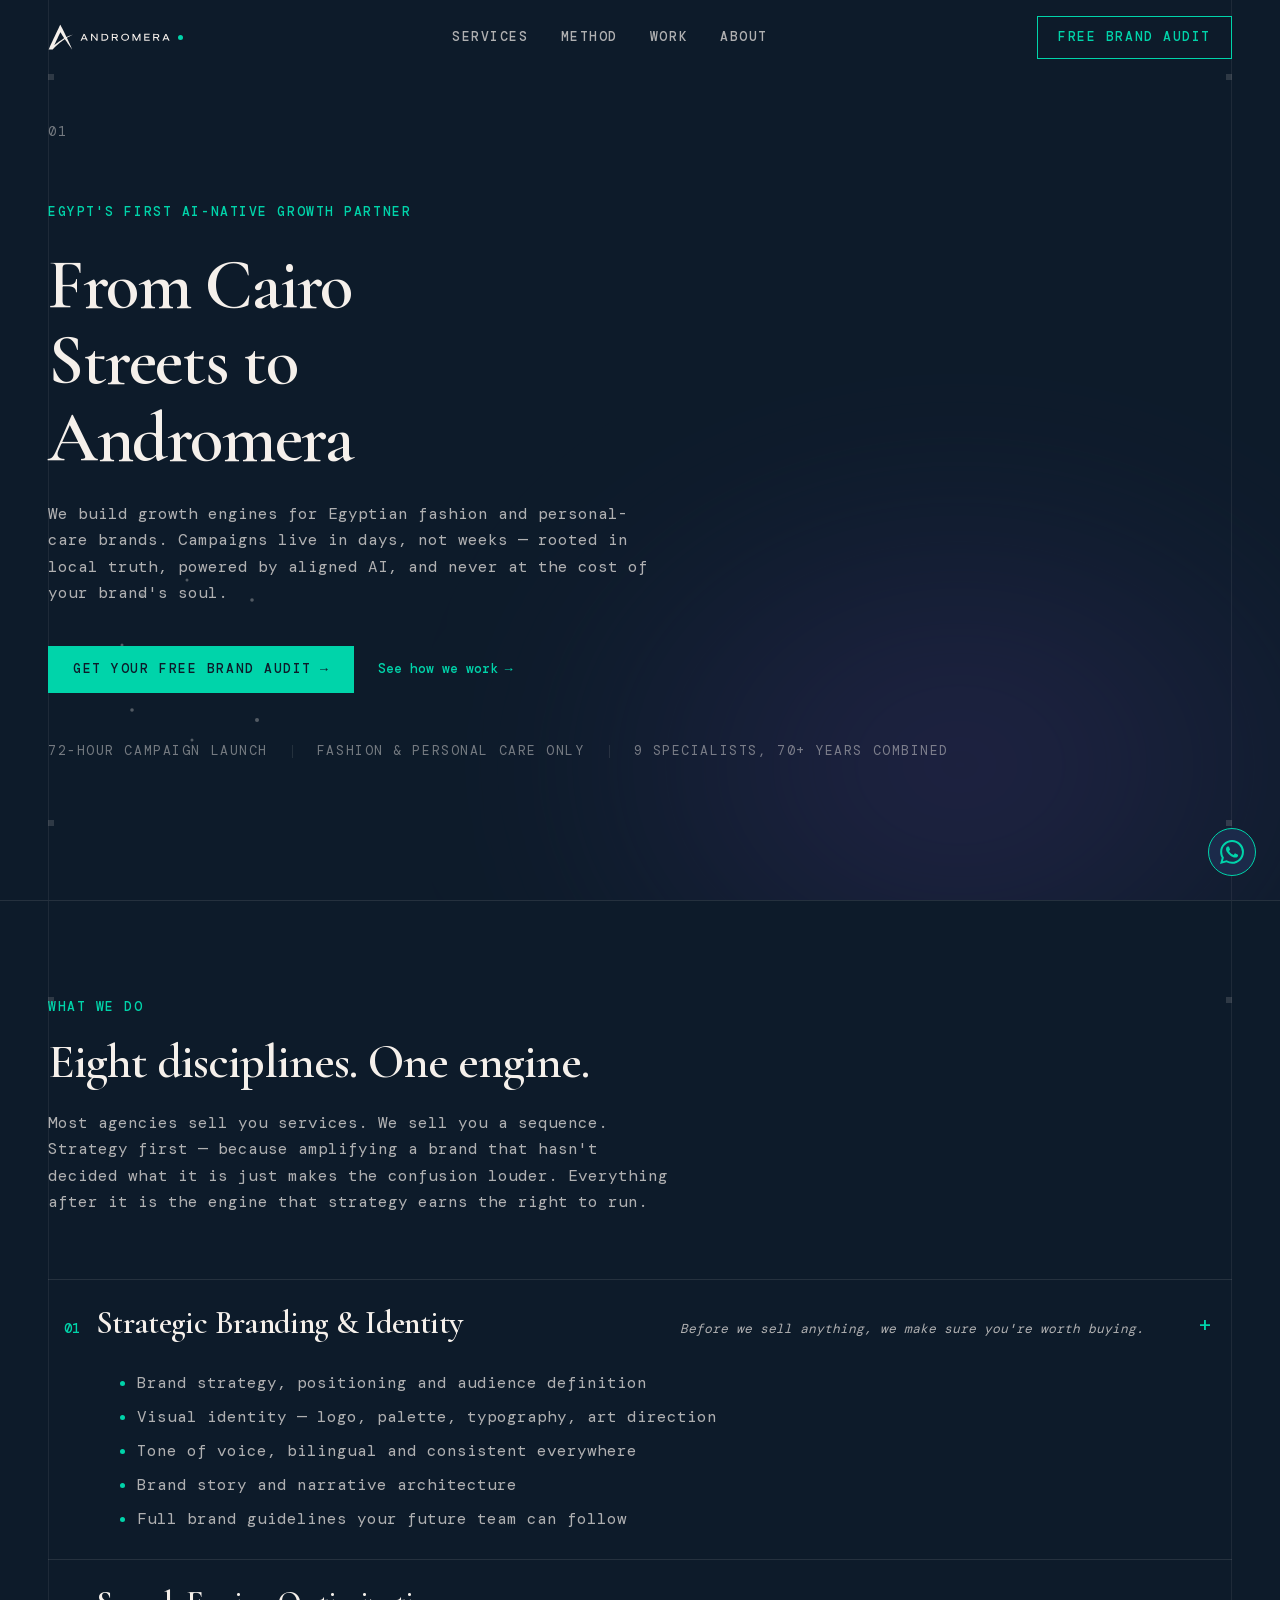
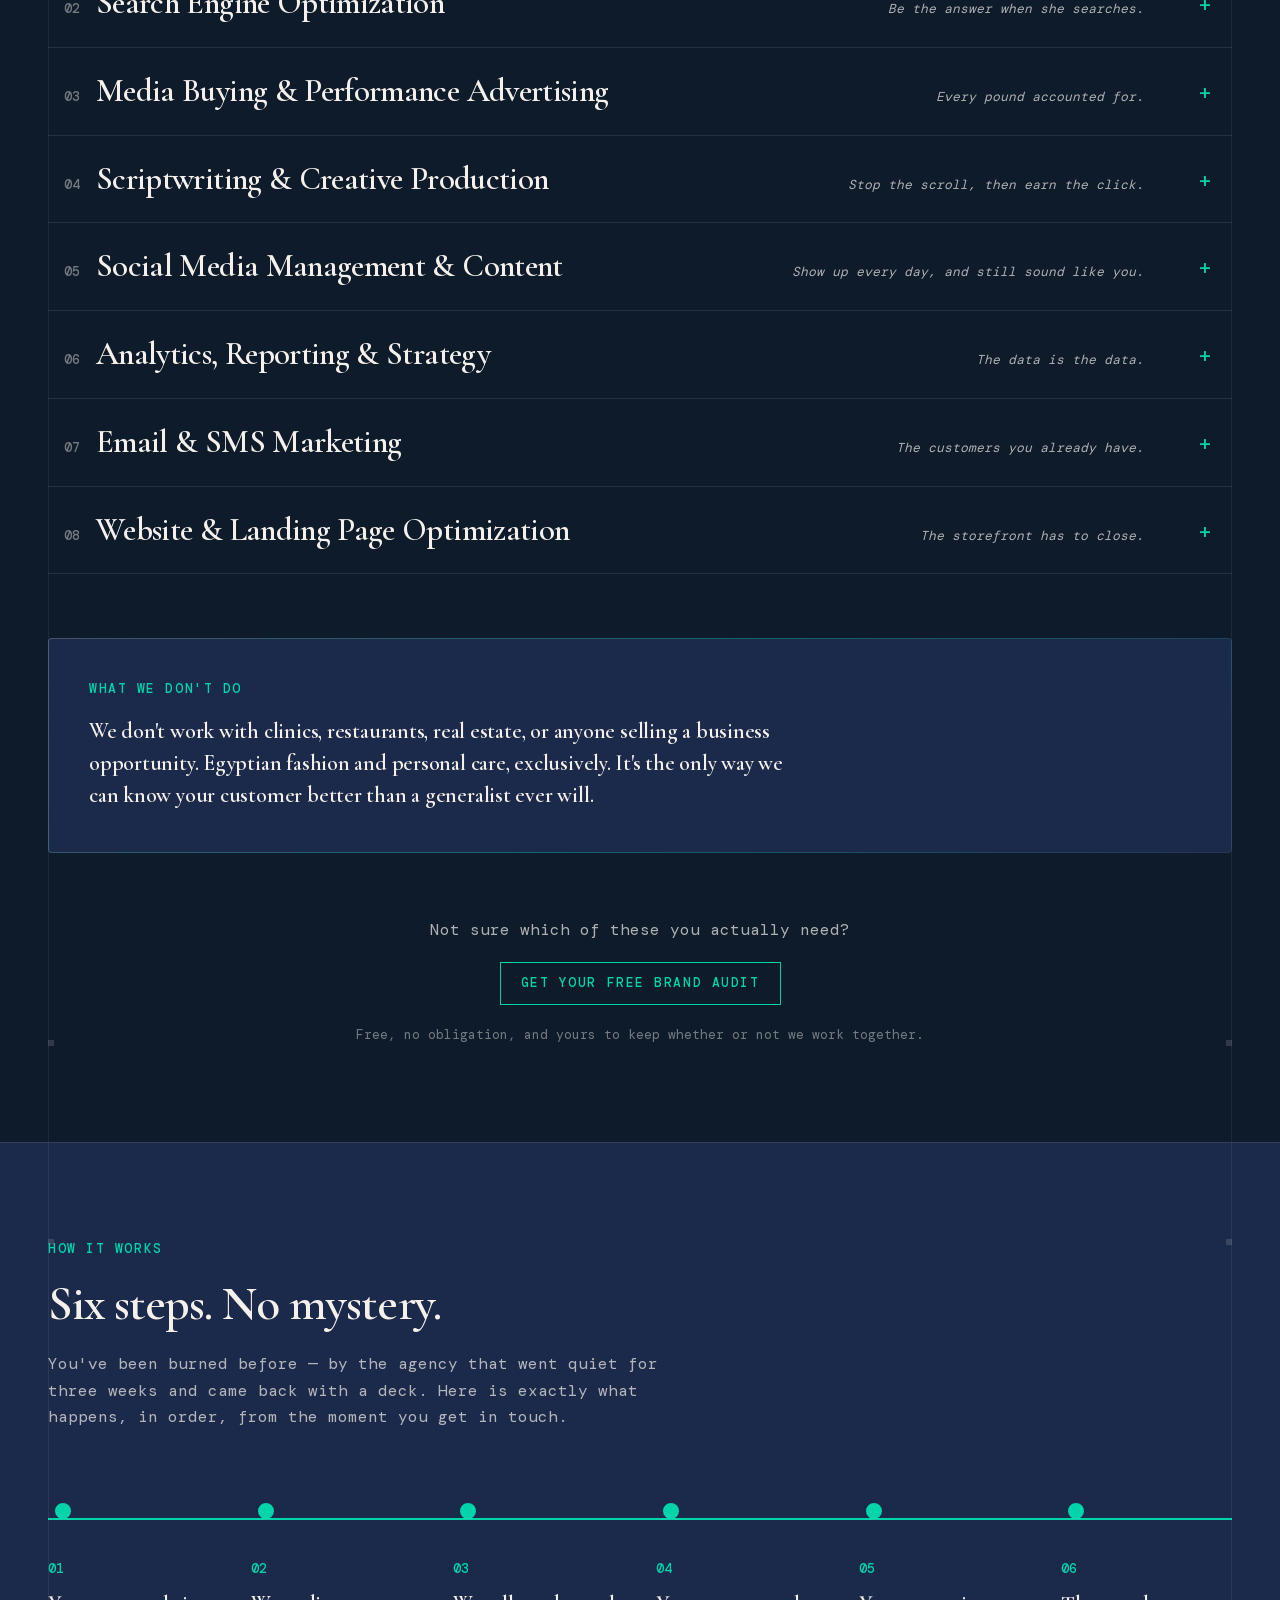
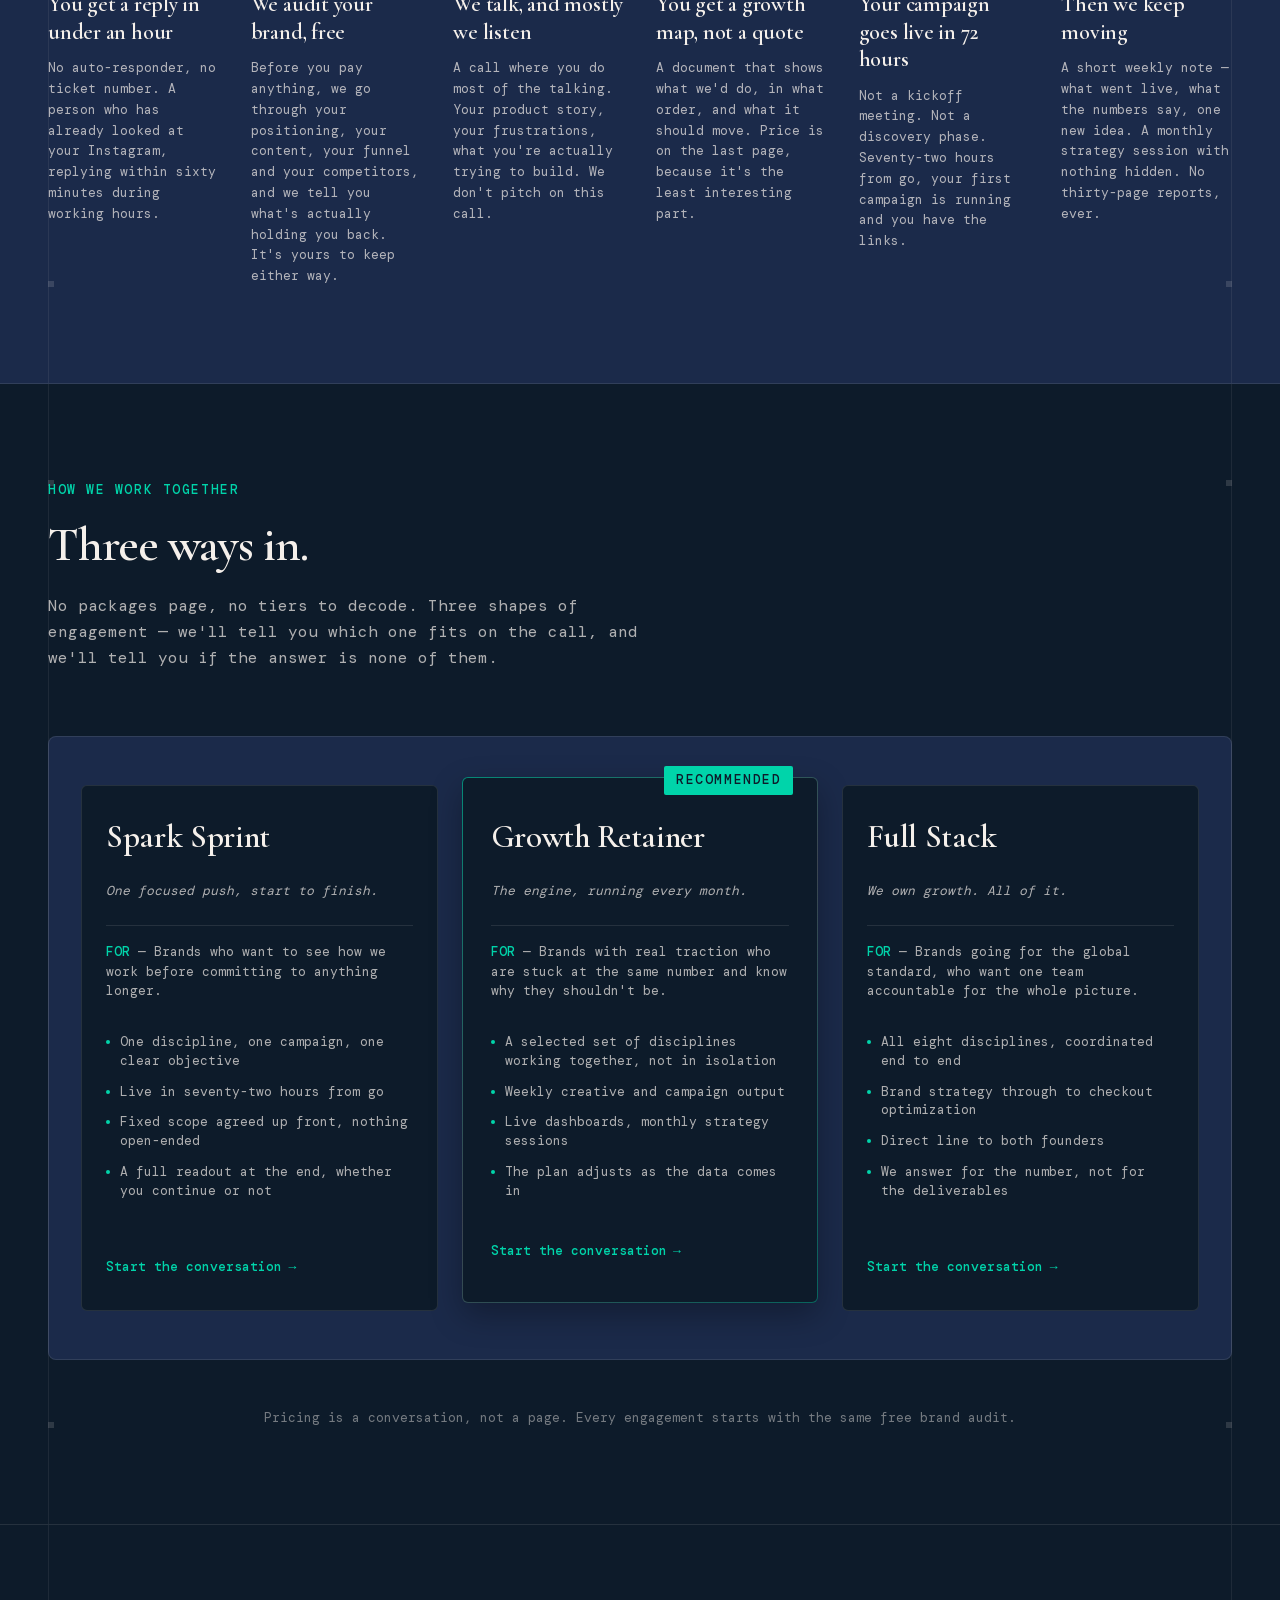
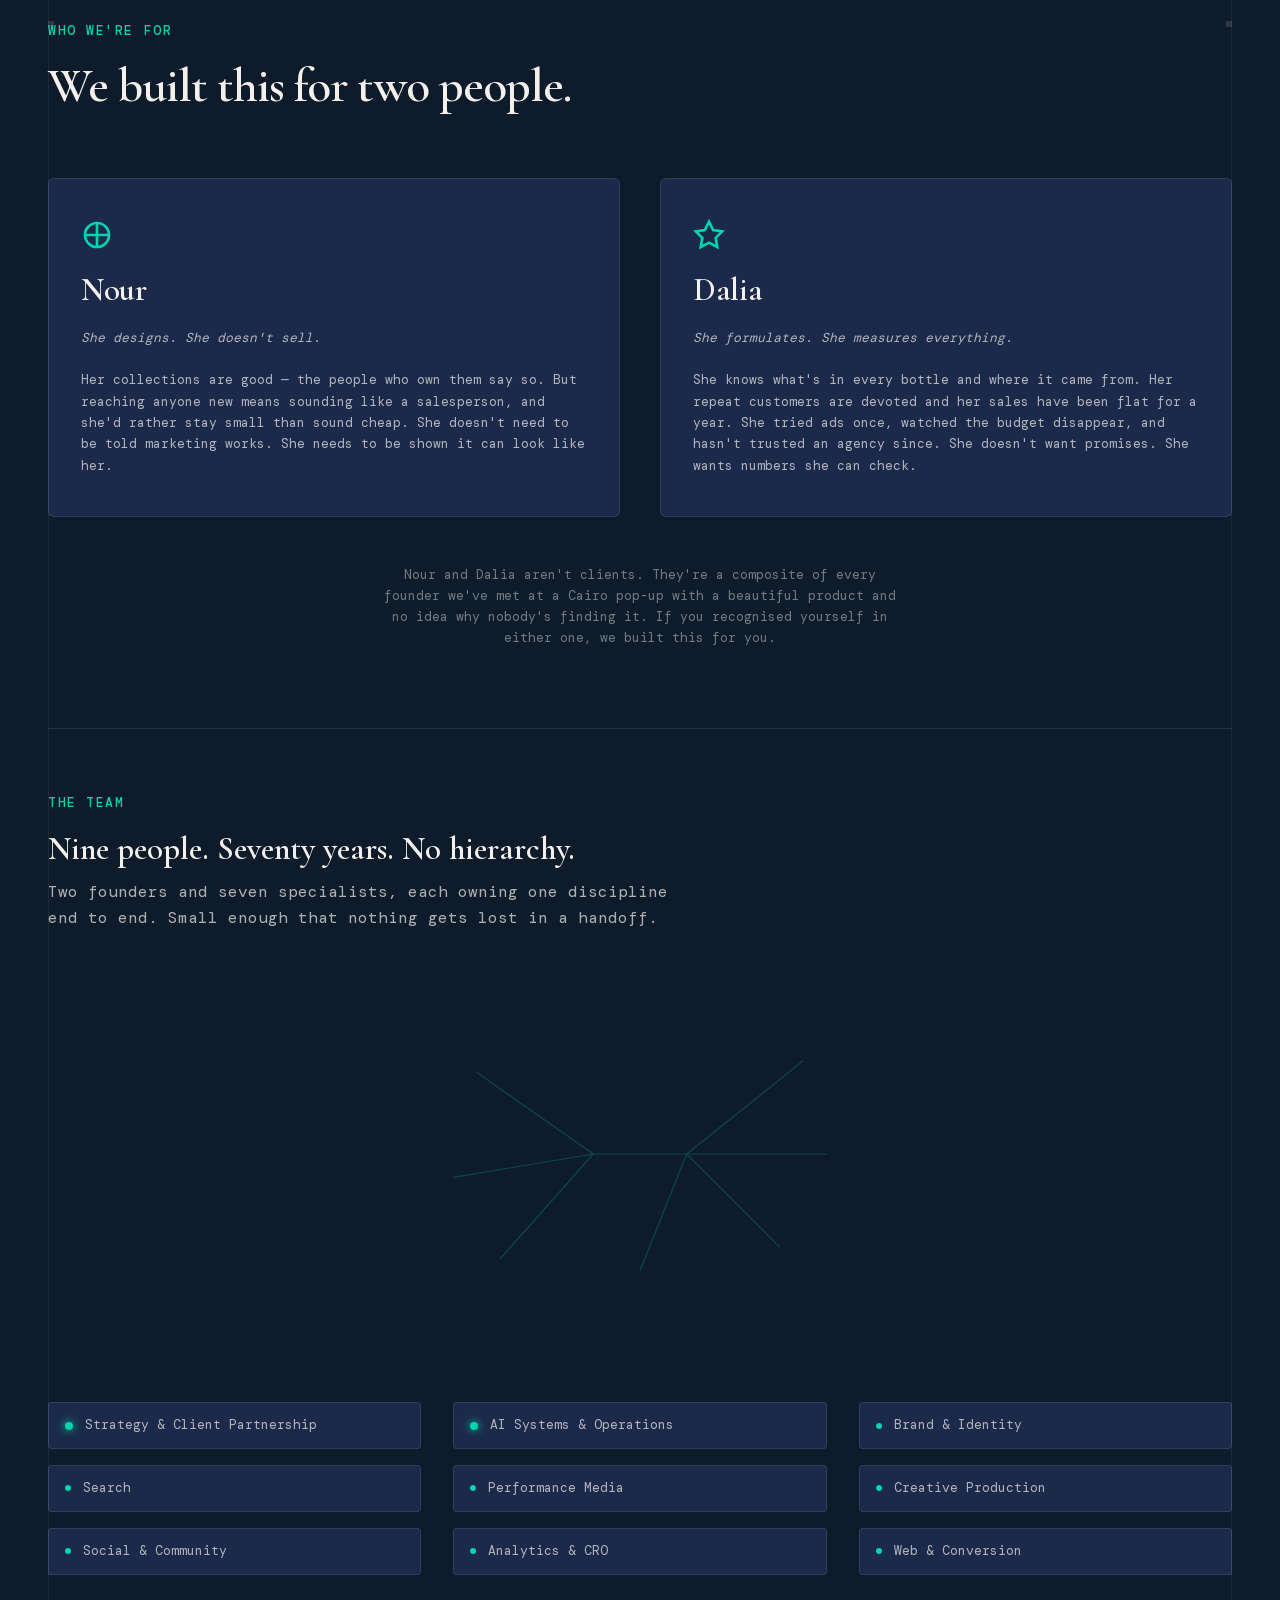
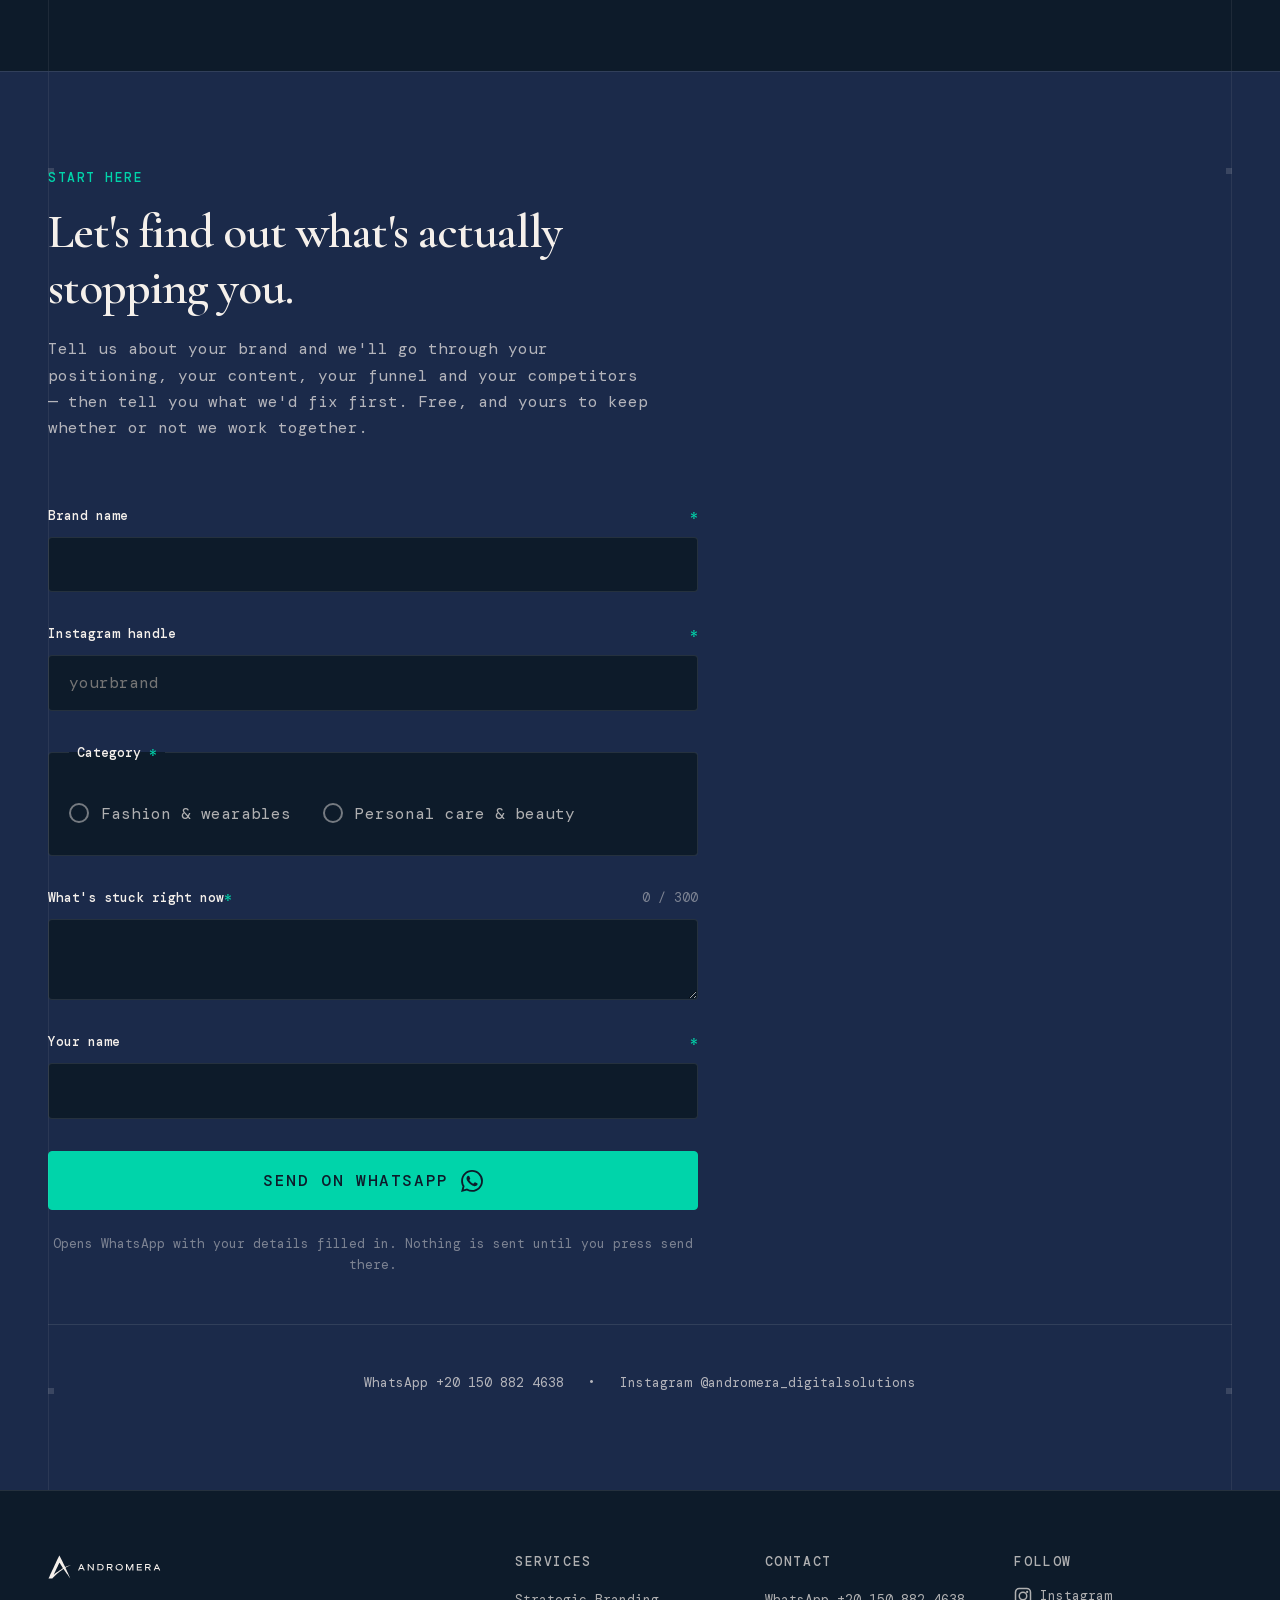
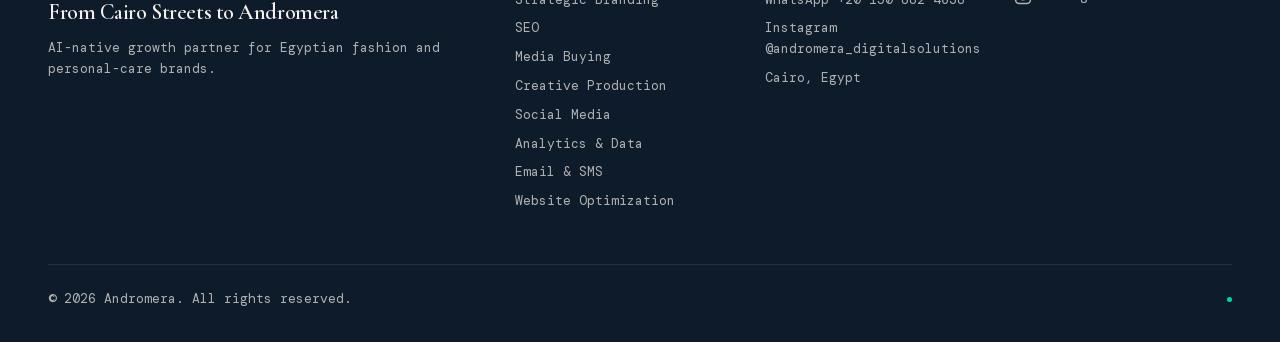
==== commit 686b7c09: "Remove email placeholders, comment out analytics beacon, complete footer contact - Removed <!-- COPY" ====
--- a/index.html
+++ b/index.html
@@ -900,8 +900,6 @@
           <a href="https://wa.me/201508824638" target="_blank" rel="noopener noreferrer">WhatsApp +20 150 882 4638</a>
           <span aria-hidden="true">•</span>
           <a href="https://www.instagram.com/andromera_digitalsolutions/" target="_blank" rel="noopener noreferrer">Instagram @andromera_digitalsolutions</a>
-          <span aria-hidden="true">•</span>
-          <!-- COPY NEEDED: contact email -->
         </div>
 
       </div>
@@ -941,6 +939,7 @@
         <div class="footer__col">
           <h2 class="footer__heading">Contact</h2>
           <a href="https://wa.me/201508824638" class="footer__link" target="_blank" rel="noopener noreferrer">WhatsApp +20 150 882 4638</a>
+          <a href="https://www.instagram.com/andromera_digitalsolutions/" class="footer__link" target="_blank" rel="noopener noreferrer">Instagram @andromera_digitalsolutions</a>
           <p class="footer__link footer__link--static">Cairo, Egypt</p>
         </div>
 
@@ -973,8 +972,8 @@
 
   <!-- Scripts — no render-blocking, deferred -->
   <script src="/assets/js/site.js" defer></script>
-  <!-- Cloudflare Web Analytics -->
-  <script defer src="https://static.cloudflareinsights.com/beacon.min.js" data-cf-beacon='{"token": "CLOUDFLARE_BEACON_TOKEN"}'></script>
-  <!-- End Cloudflare Web Analytics -->
+  <!-- Cloudflare Web Analytics — uncomment and replace TOKEN to enable:
+  <script defer src="https://static.cloudflareinsights.com/beacon.min.js" data-cf-beacon='{"token": "YOUR_TOKEN_HERE"}'></script>
+  -->
 </body>
 </html>
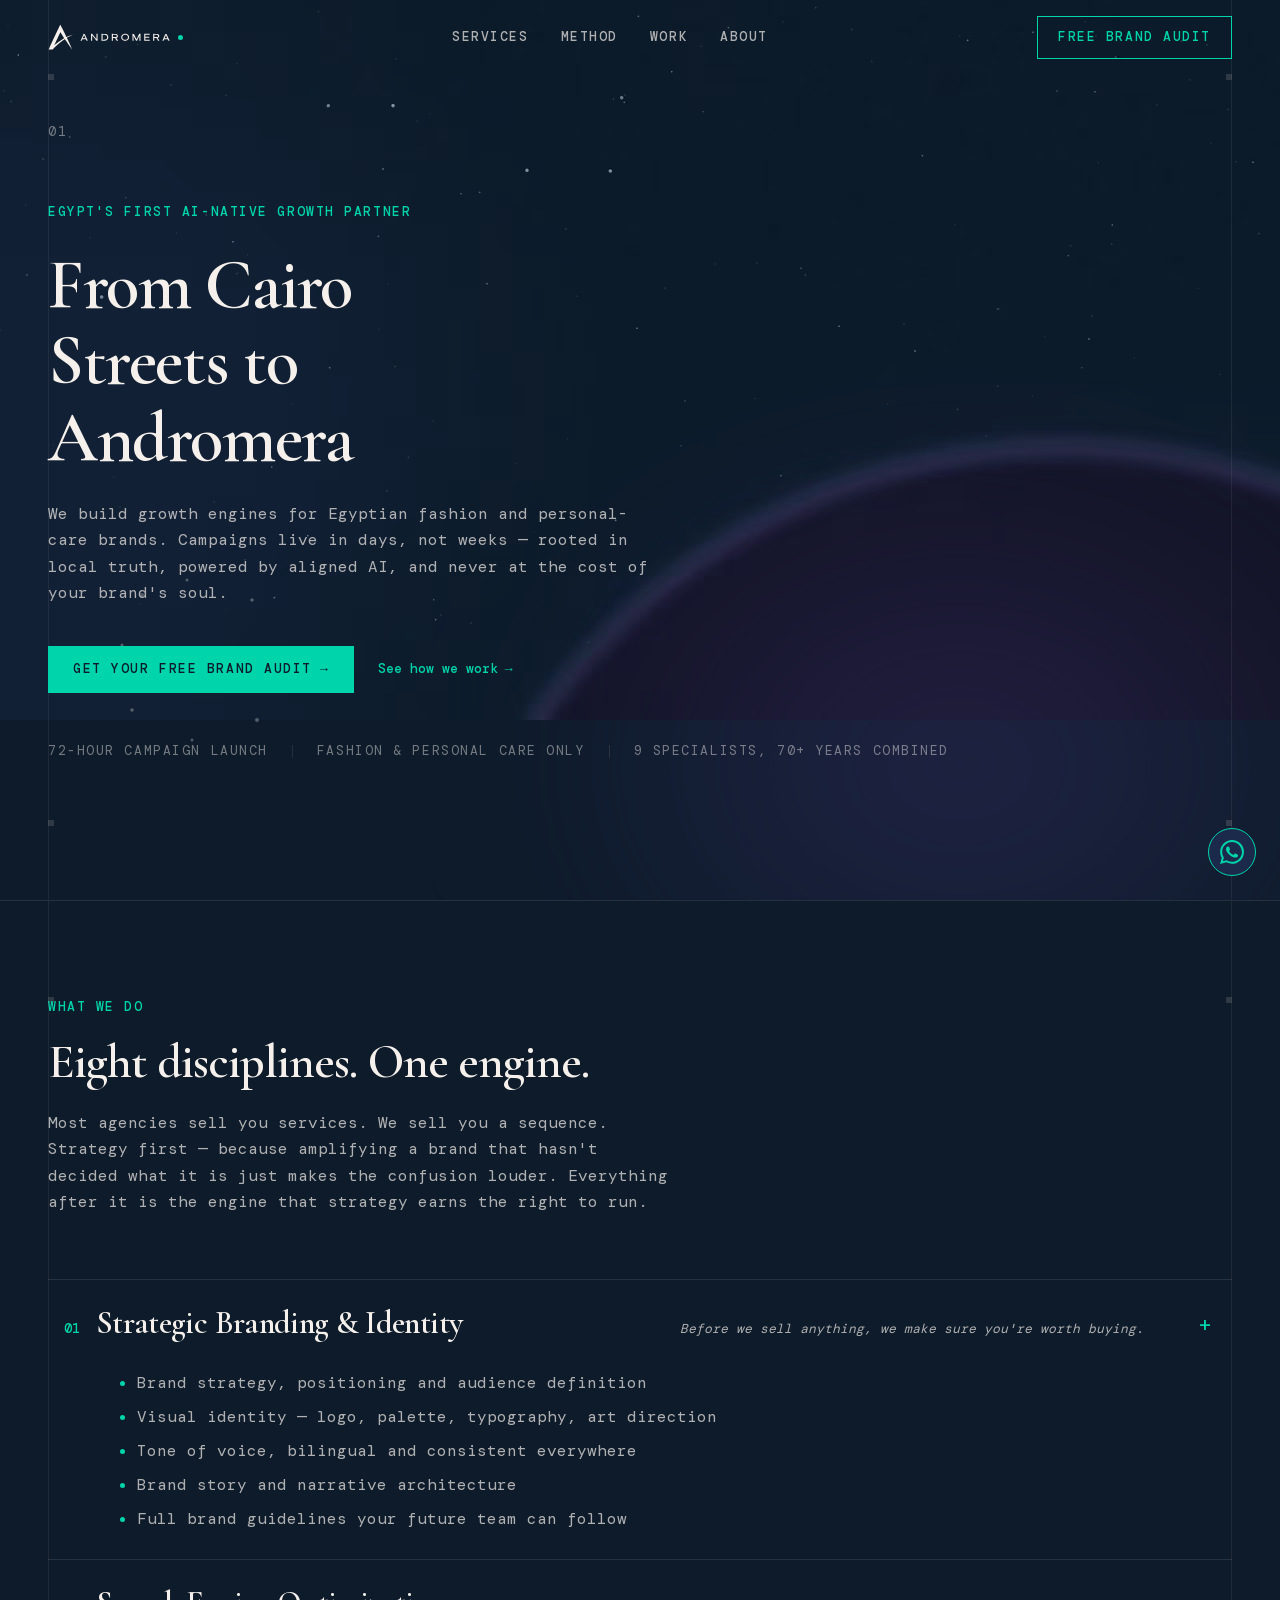
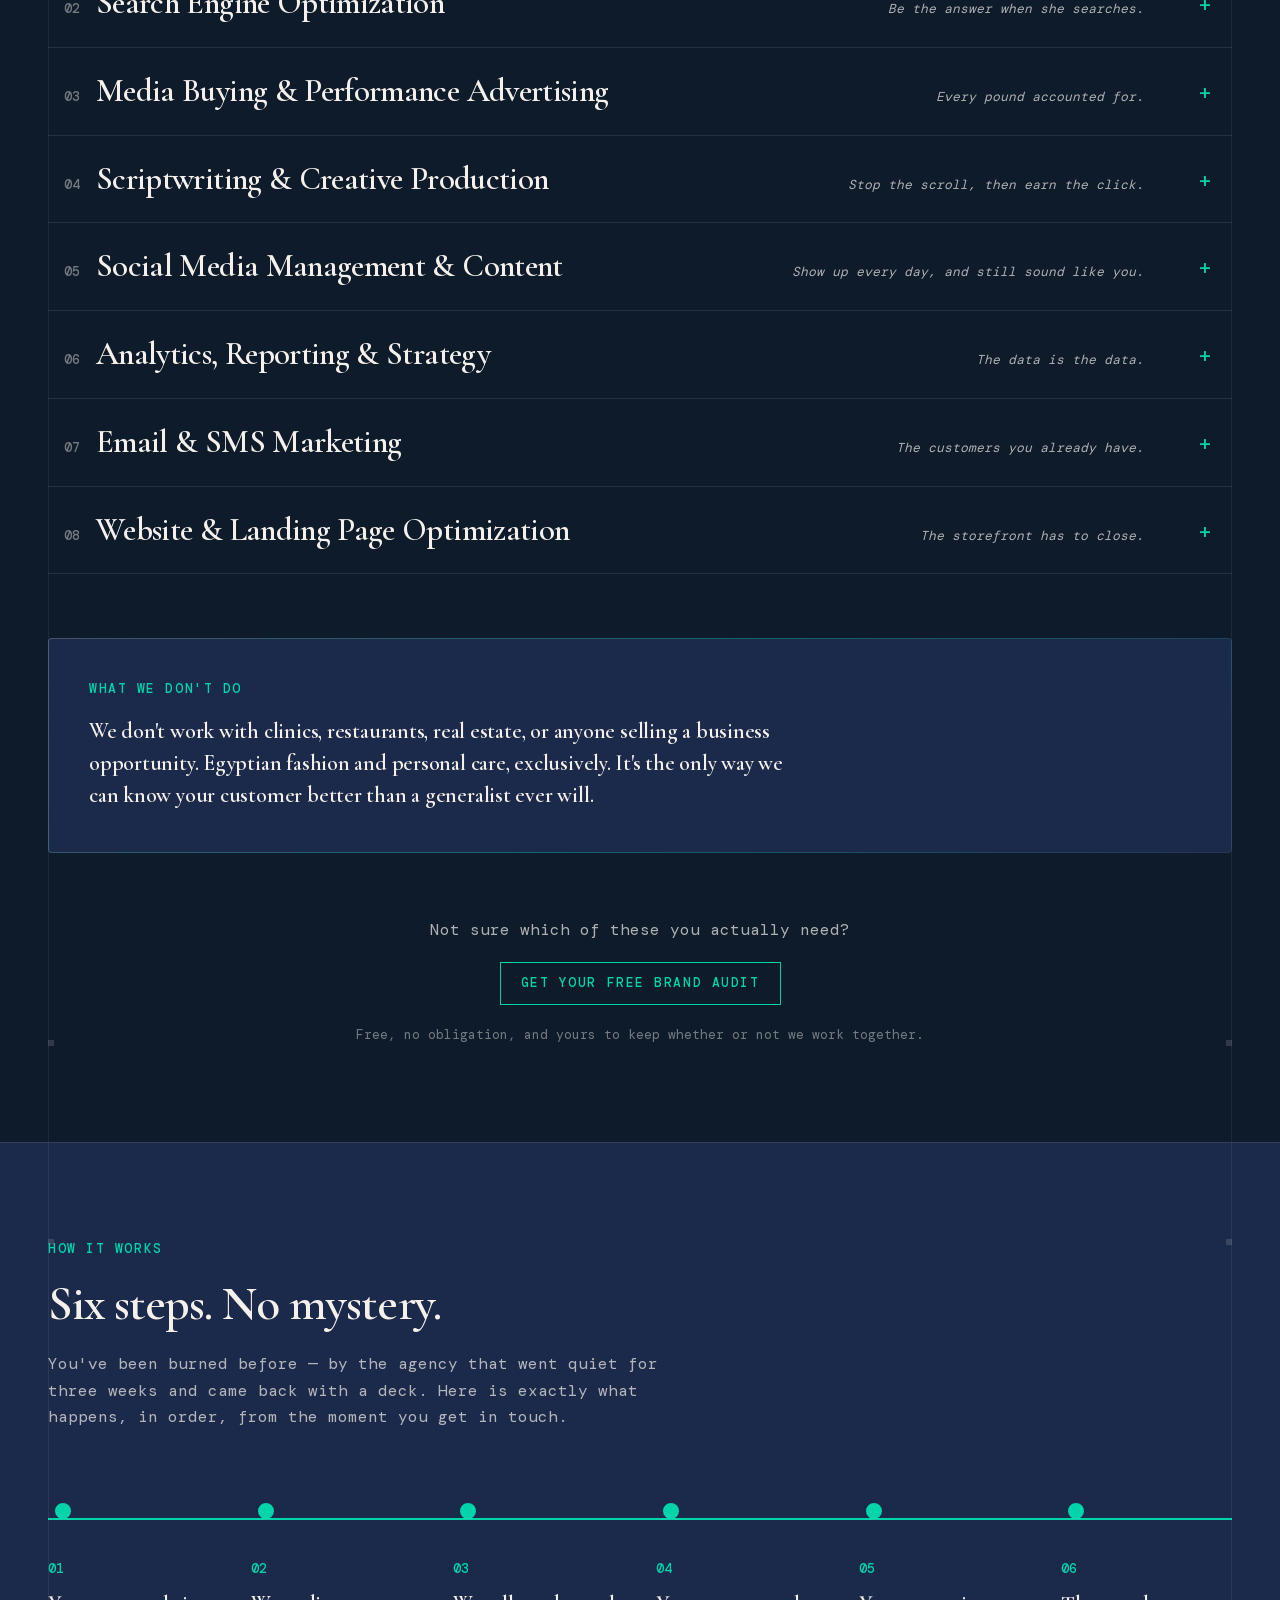
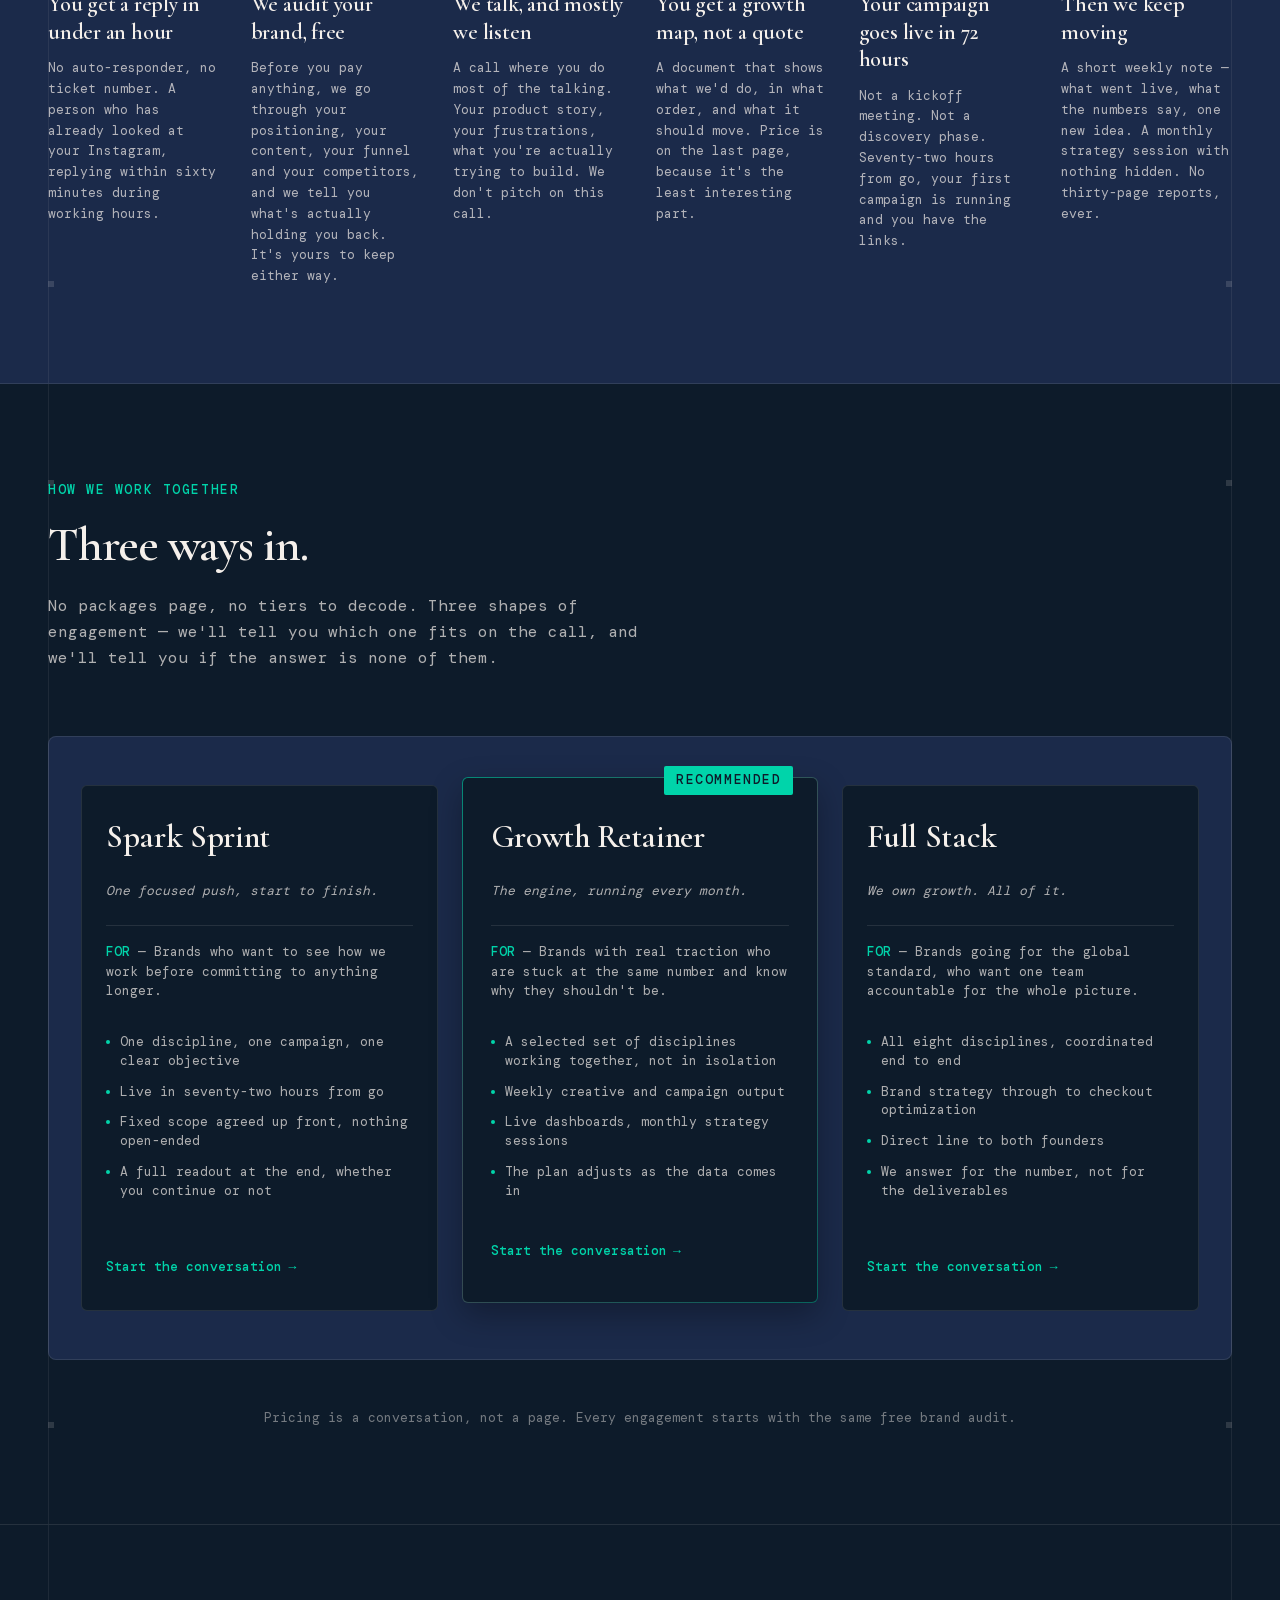
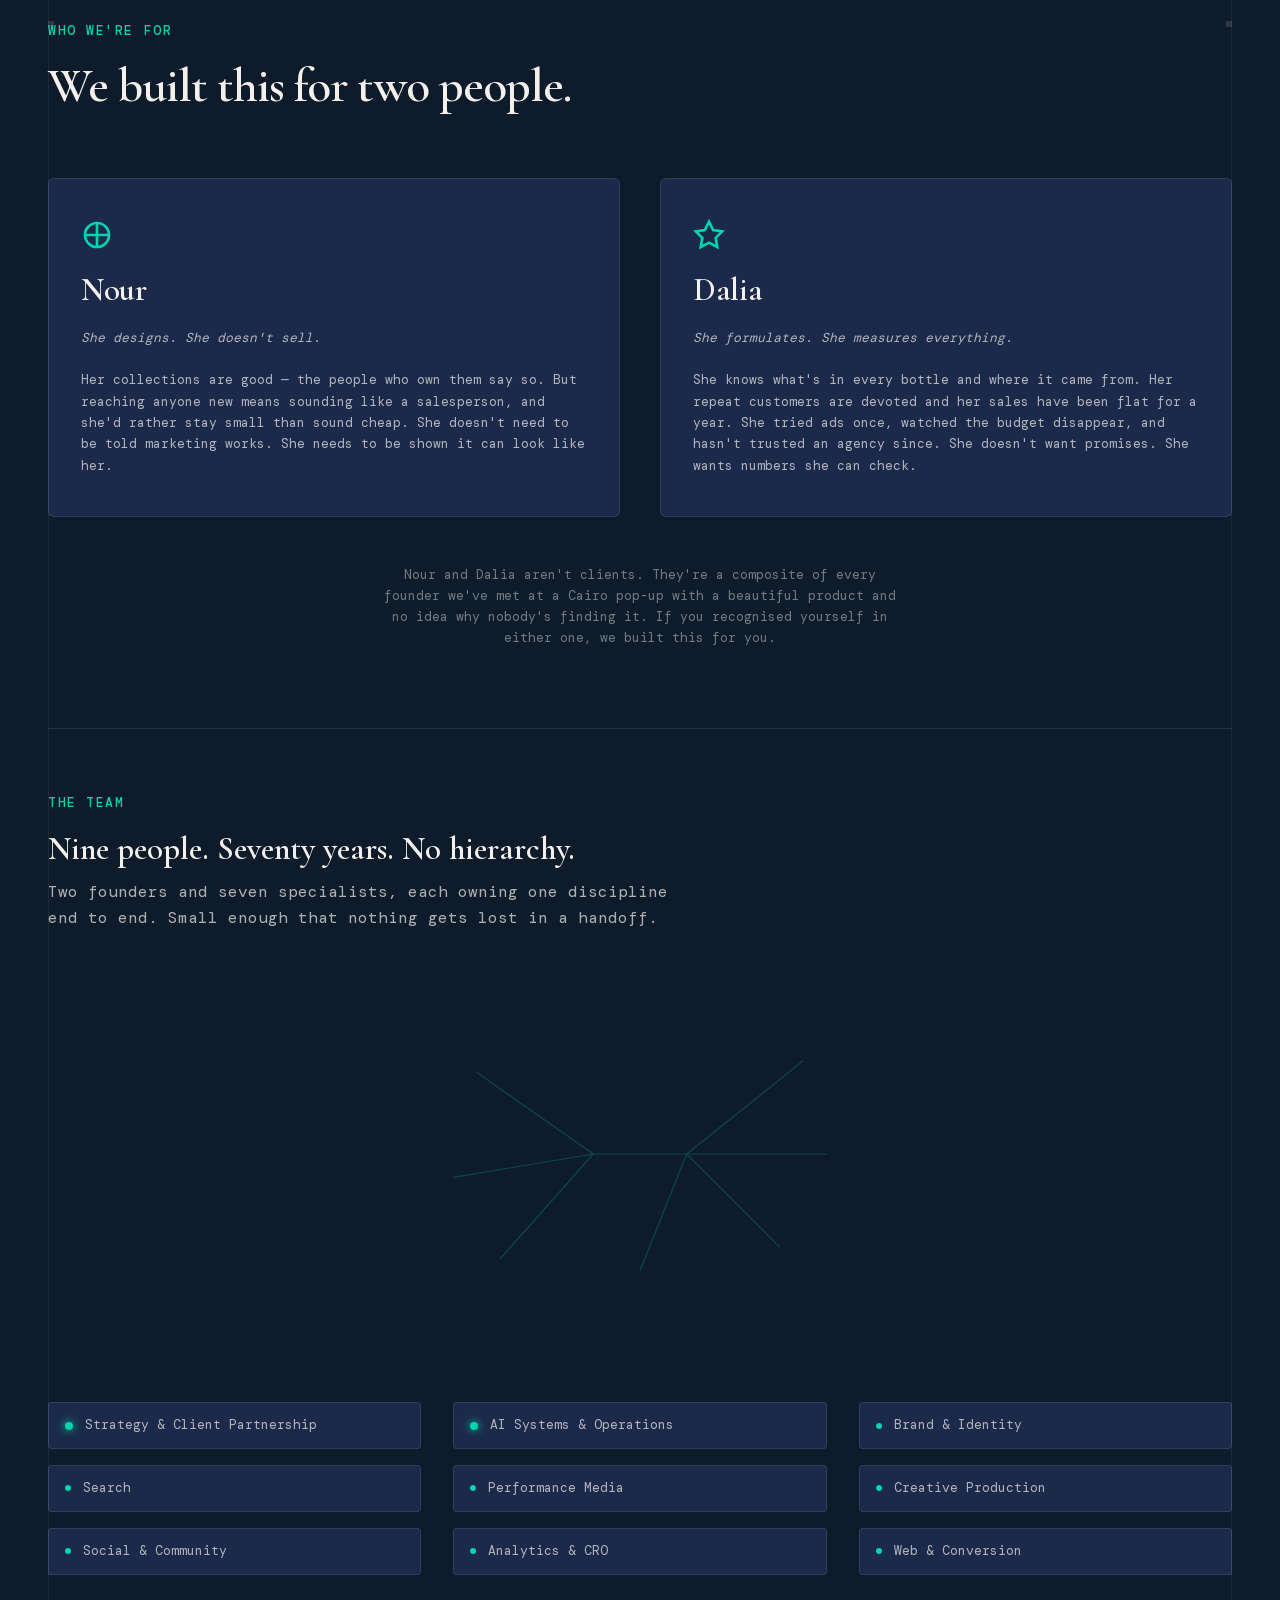
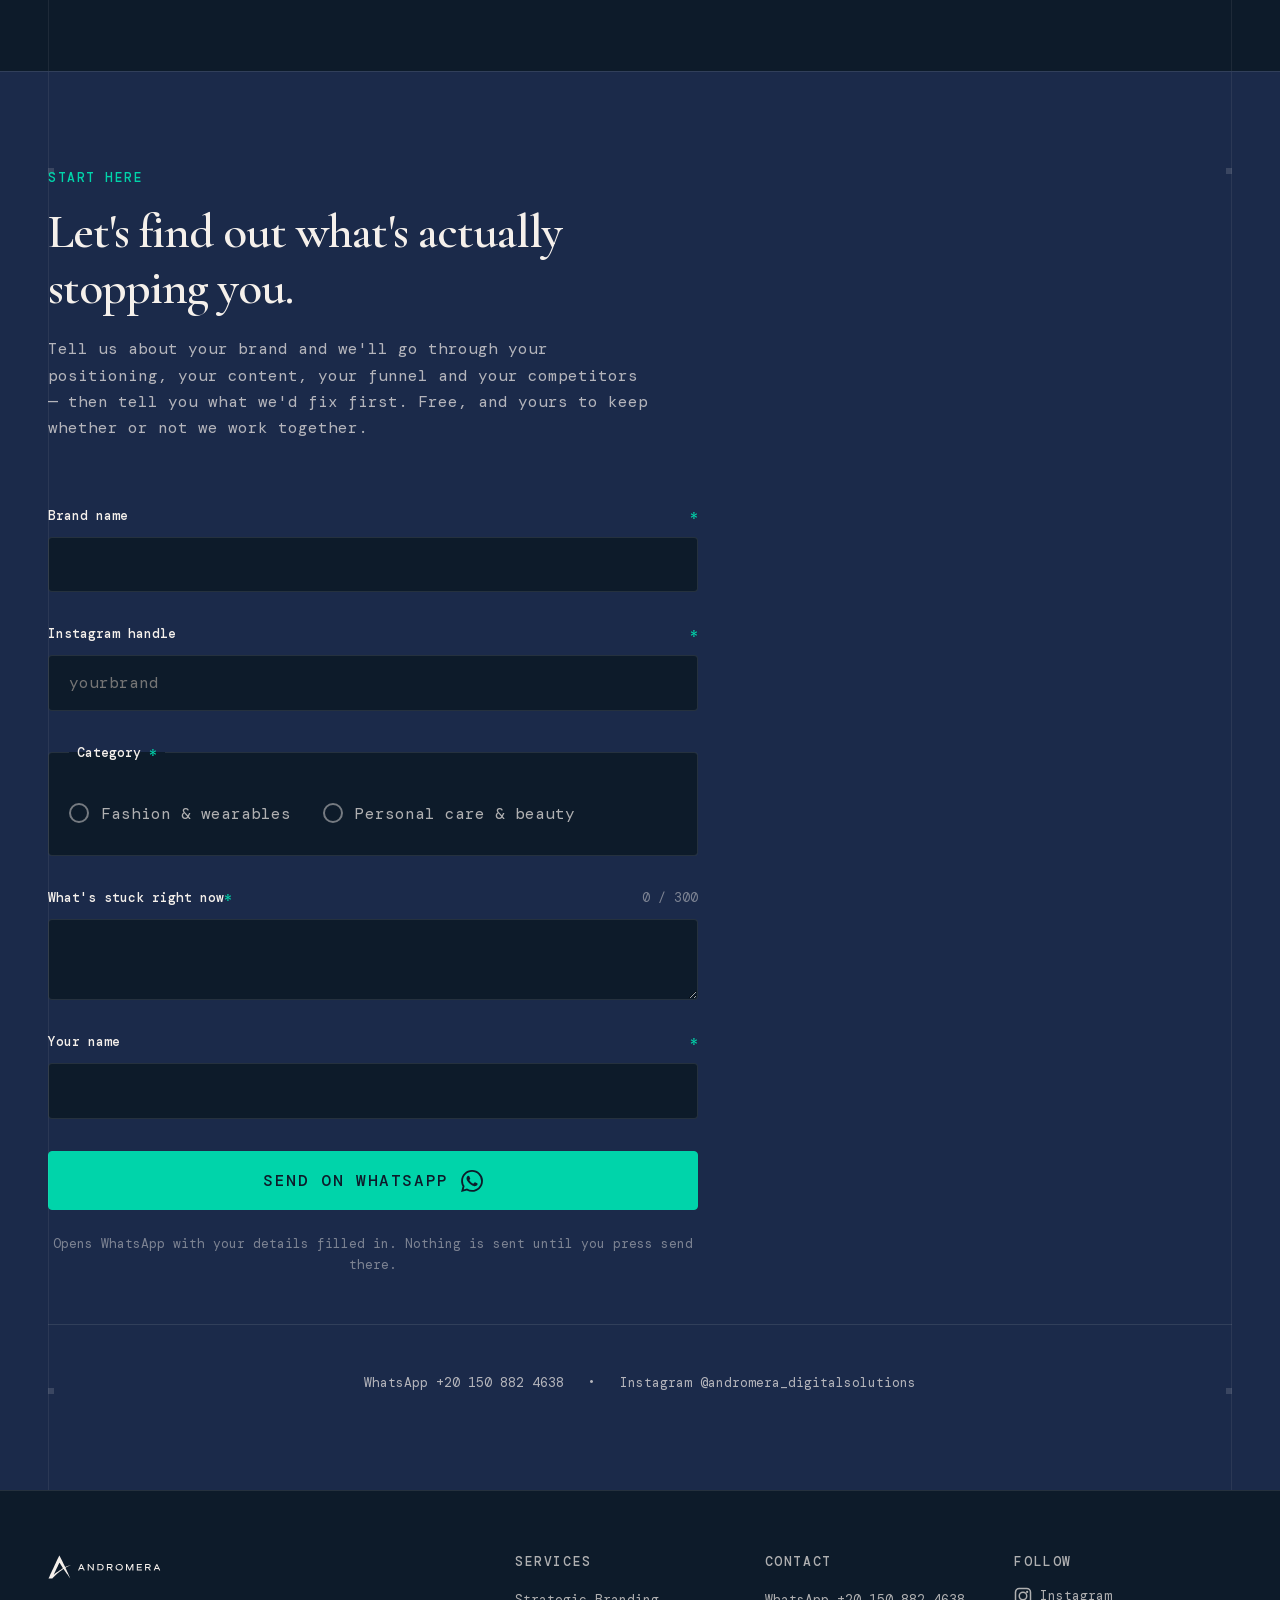
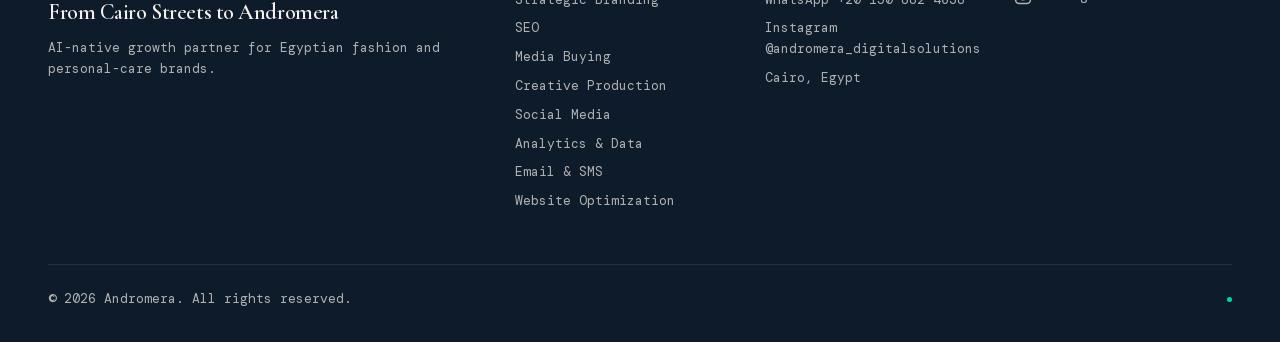
==== commit 37ee271c: "Rebuild hero poster picture with AVIF sources at all breakpoints AVIF previously only existed at 192" ====
--- a/index.html
+++ b/index.html
@@ -32,6 +32,13 @@
 
   <!-- Preload display font -->
   <link rel="preload" href="/assets/fonts/CormorantGaramond-SemiBold.woff2" as="font" type="font/woff2" crossorigin>
+
+  <!-- Parallelize the @import inside site.css (avoids a serial round trip for brand-tokens.css) -->
+  <link rel="preload" href="/assets/css/brand-tokens.css" as="style">
+
+  <!-- Preload LCP hero poster (AVIF only — matches the format actually fetched) -->
+  <link rel="preload" as="image" type="image/avif"
+        href="/assets/img/hero-poster-1280.avif" fetchpriority="high">
 
   <!-- Styles -->
   <link rel="stylesheet" href="/assets/css/site.css">
@@ -197,10 +204,19 @@
       <!-- Layer 1: Hero poster background -->
       <div class="hero__poster" aria-hidden="true">
         <picture>
-          <source srcset="/assets/img/hero-poster.avif" type="image/avif" media="(min-width: 900px)">
-          <source srcset="/assets/img/hero-poster.webp" type="image/webp" media="(min-width: 900px)">
-          <source srcset="/assets/img/hero-poster-1280.webp" type="image/webp">
-          <img src="/assets/img/hero-poster.webp" alt="" width="1920" height="1080" loading="eager" decoding="async">
+          <source type="image/avif"
+                  srcset="/assets/img/hero-poster-828.avif 828w,
+                          /assets/img/hero-poster-1280.avif 1280w,
+                          /assets/img/hero-poster.avif 1920w"
+                  sizes="100vw">
+          <source type="image/webp"
+                  srcset="/assets/img/hero-poster-828.webp 828w,
+                          /assets/img/hero-poster-1280.webp 1280w,
+                          /assets/img/hero-poster.webp 1920w"
+                  sizes="100vw">
+          <img src="/assets/img/hero-poster-1280.webp" alt=""
+               width="1280" height="720"
+               fetchpriority="high" decoding="sync" loading="eager">
         </picture>
       </div>
 
--- a/assets/css/brand-tokens.css
+++ b/assets/css/brand-tokens.css
@@ -0,0 +1,41 @@
+/* Andromera — design tokens. Single source of truth. No hard-coded hex outside this file. */
+:root {
+  /* Core (locked) */
+  --ink:          #0D1B2A;  /* Cairo Night — dominant surface, 60% */
+  --indigo:       #1B2A4A;  /* Nile Indigo — cards, bands, 30% */
+  --paper:        #F5F0EB;  /* Egyptian Cotton — text on dark, light surfaces */
+  --glow:         #00D4AA;  /* Andromera Glow — accent, 10%. Interaction only. */
+  --gold:         #C9A227;  /* Warm Gold — rare: awards, pull quotes */
+  --warn:         #F0B429;  /* Form validation only — never decorative */
+
+  /* Ambient violet — sampled from the logo artwork. ATMOSPHERE ONLY.
+     Never text, never buttons, never borders, never icons. */
+  --violet-light: #C3B0F2;
+  --violet:       #8B72C8;
+  --violet-deep:  #463478;
+
+  /* Derived */
+  --ink-90:       rgba(13,27,42,.90);
+  --paper-70:     rgba(245,240,235,.70);
+  --paper-45:     rgba(245,240,235,.45);
+  --rule:         rgba(245,240,235,.10);
+  --glow-12:      rgba(0,212,170,.12);
+
+  /* Type */
+  --font-display: "Cormorant Garamond", Georgia, serif;
+  --font-mono:    "DM Mono", ui-monospace, SFMono-Regular, monospace;
+
+  --step--1: clamp(.75rem, .72rem + .15vw, .8125rem);
+  --step-0:  clamp(.9375rem, .9rem + .2vw, 1rem);
+  --step-1:  clamp(1.125rem, 1.05rem + .4vw, 1.375rem);
+  --step-2:  clamp(1.5rem, 1.3rem + .9vw, 2.125rem);
+  --step-3:  clamp(2rem, 1.6rem + 1.8vw, 3.25rem);
+  --step-4:  clamp(2.5rem, 1.8rem + 3.2vw, 4.5rem);
+
+  /* Space + motion */
+  --gutter: clamp(1.25rem, 4vw, 3rem);
+  --shell:  1200px;
+  --ease:   cubic-bezier(.16,1,.3,1);
+  --dur:    .4s;
+}
+@media (prefers-reduced-motion: reduce) { :root { --dur: .001s; } }
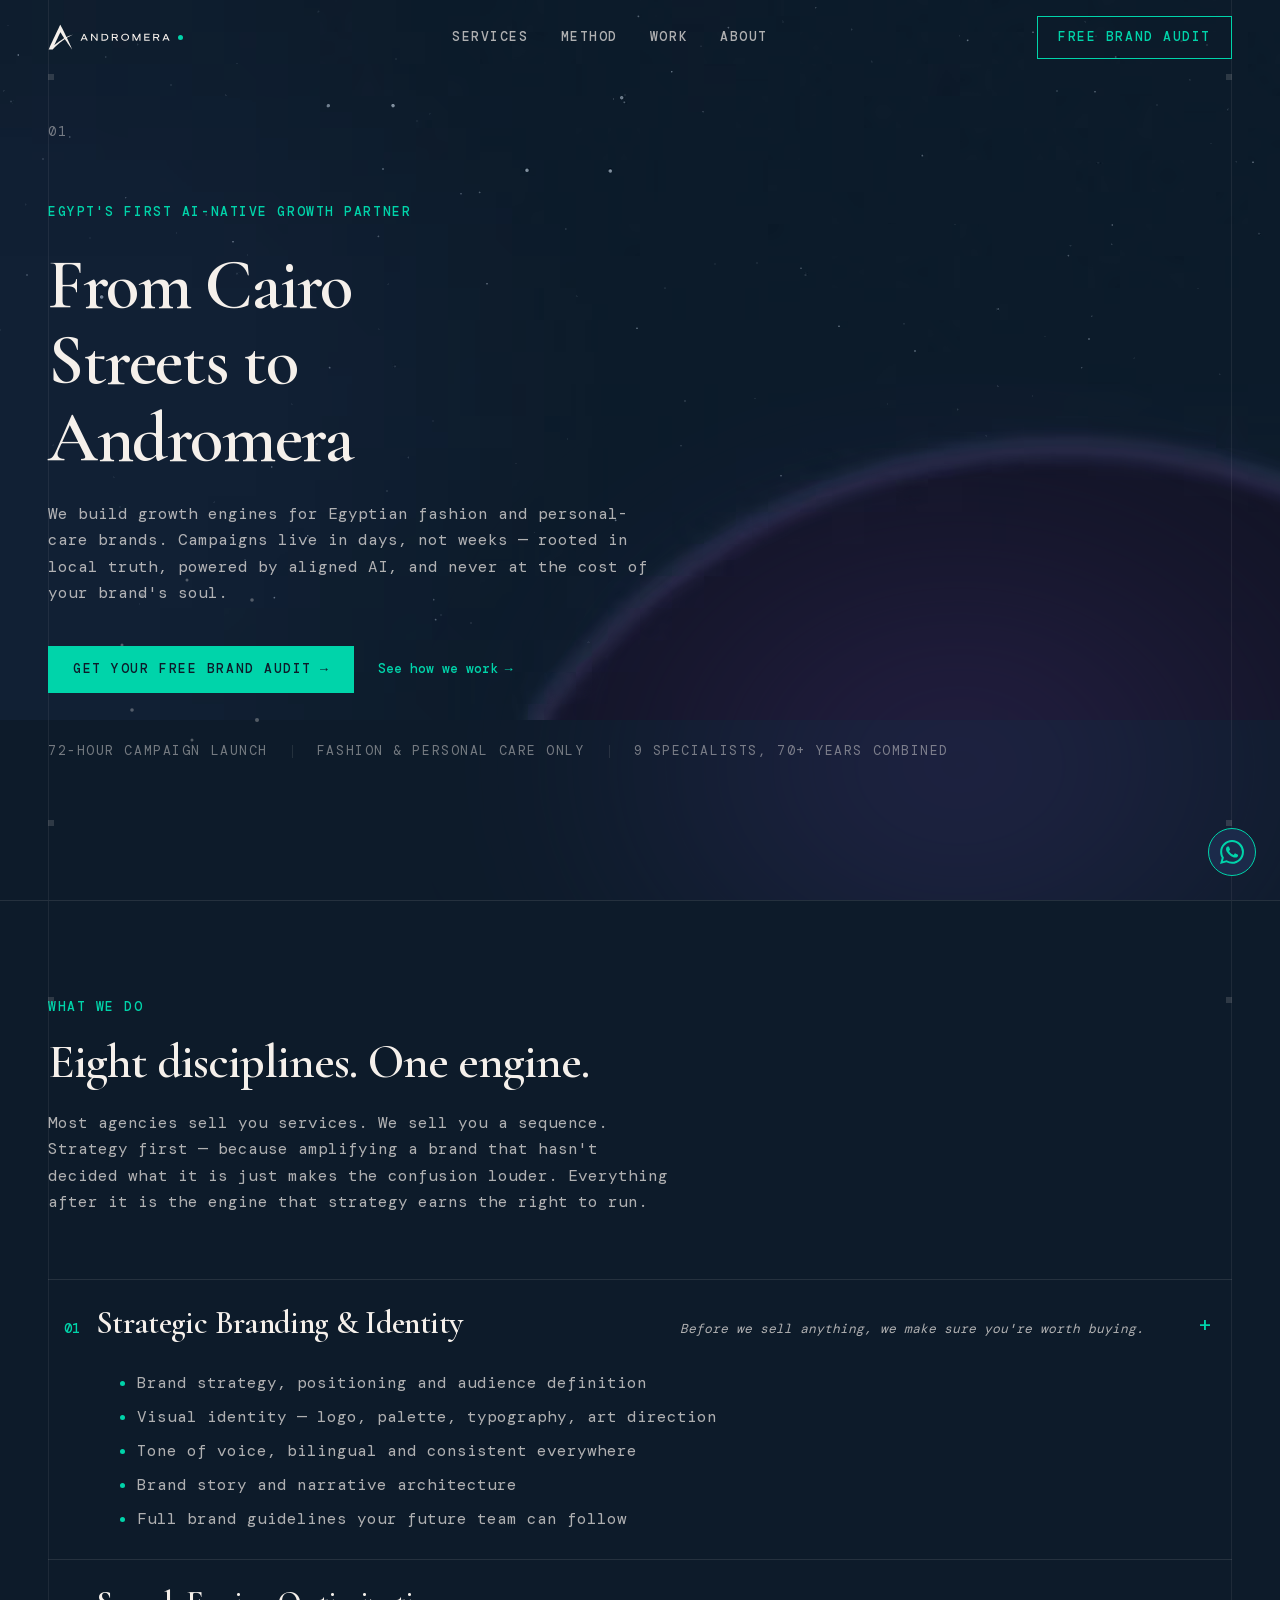
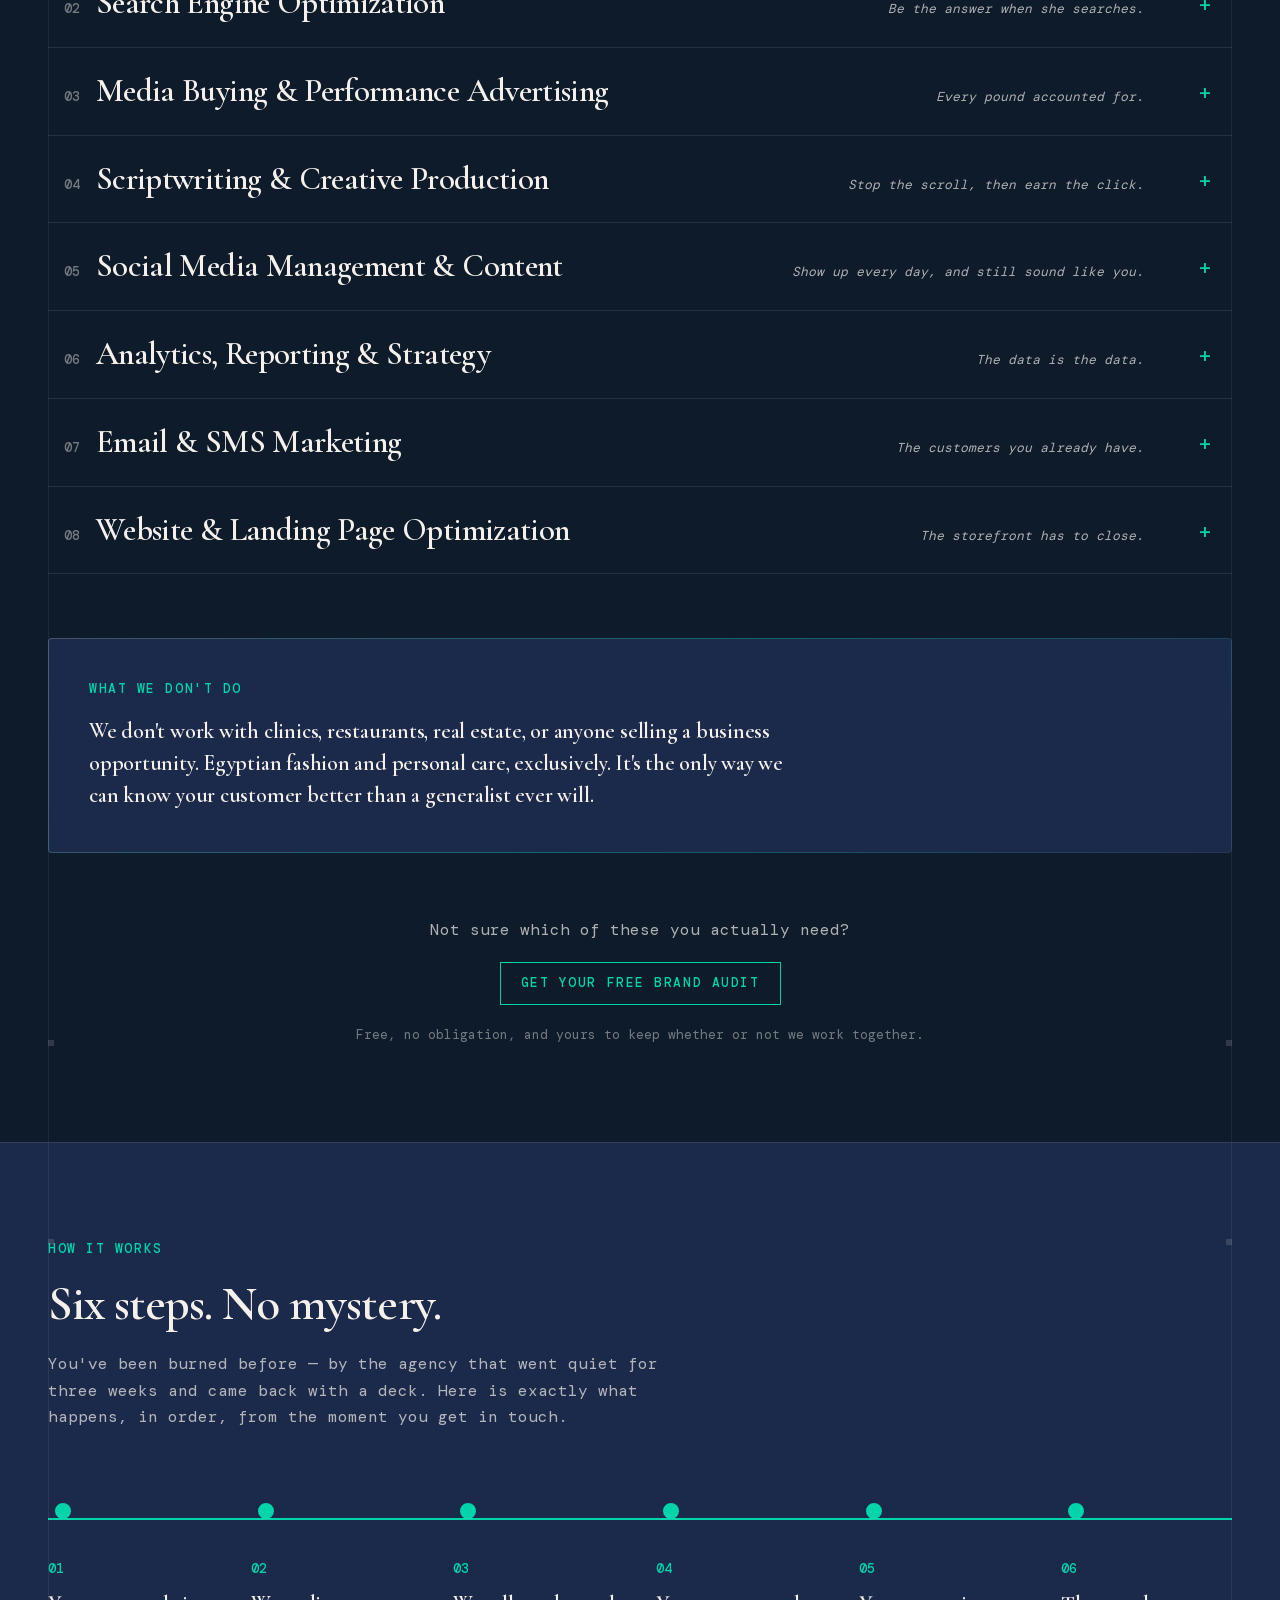
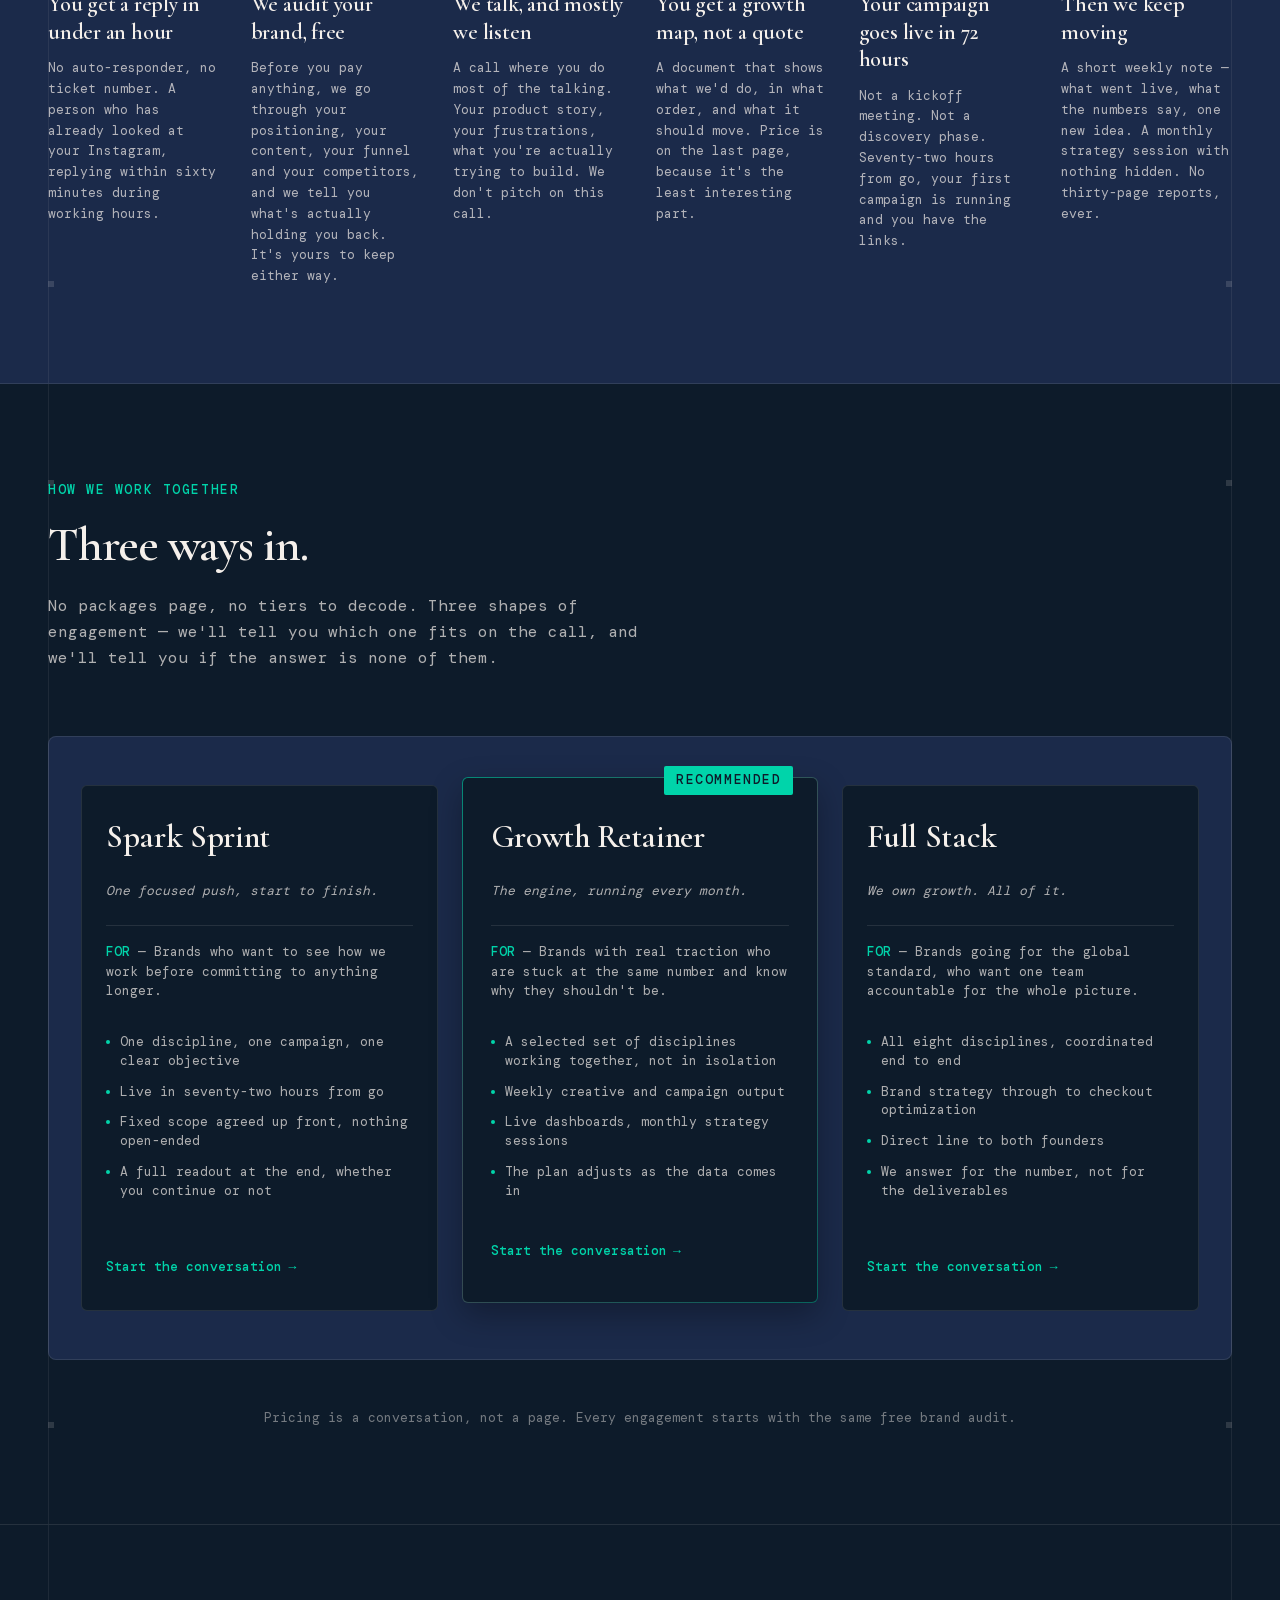
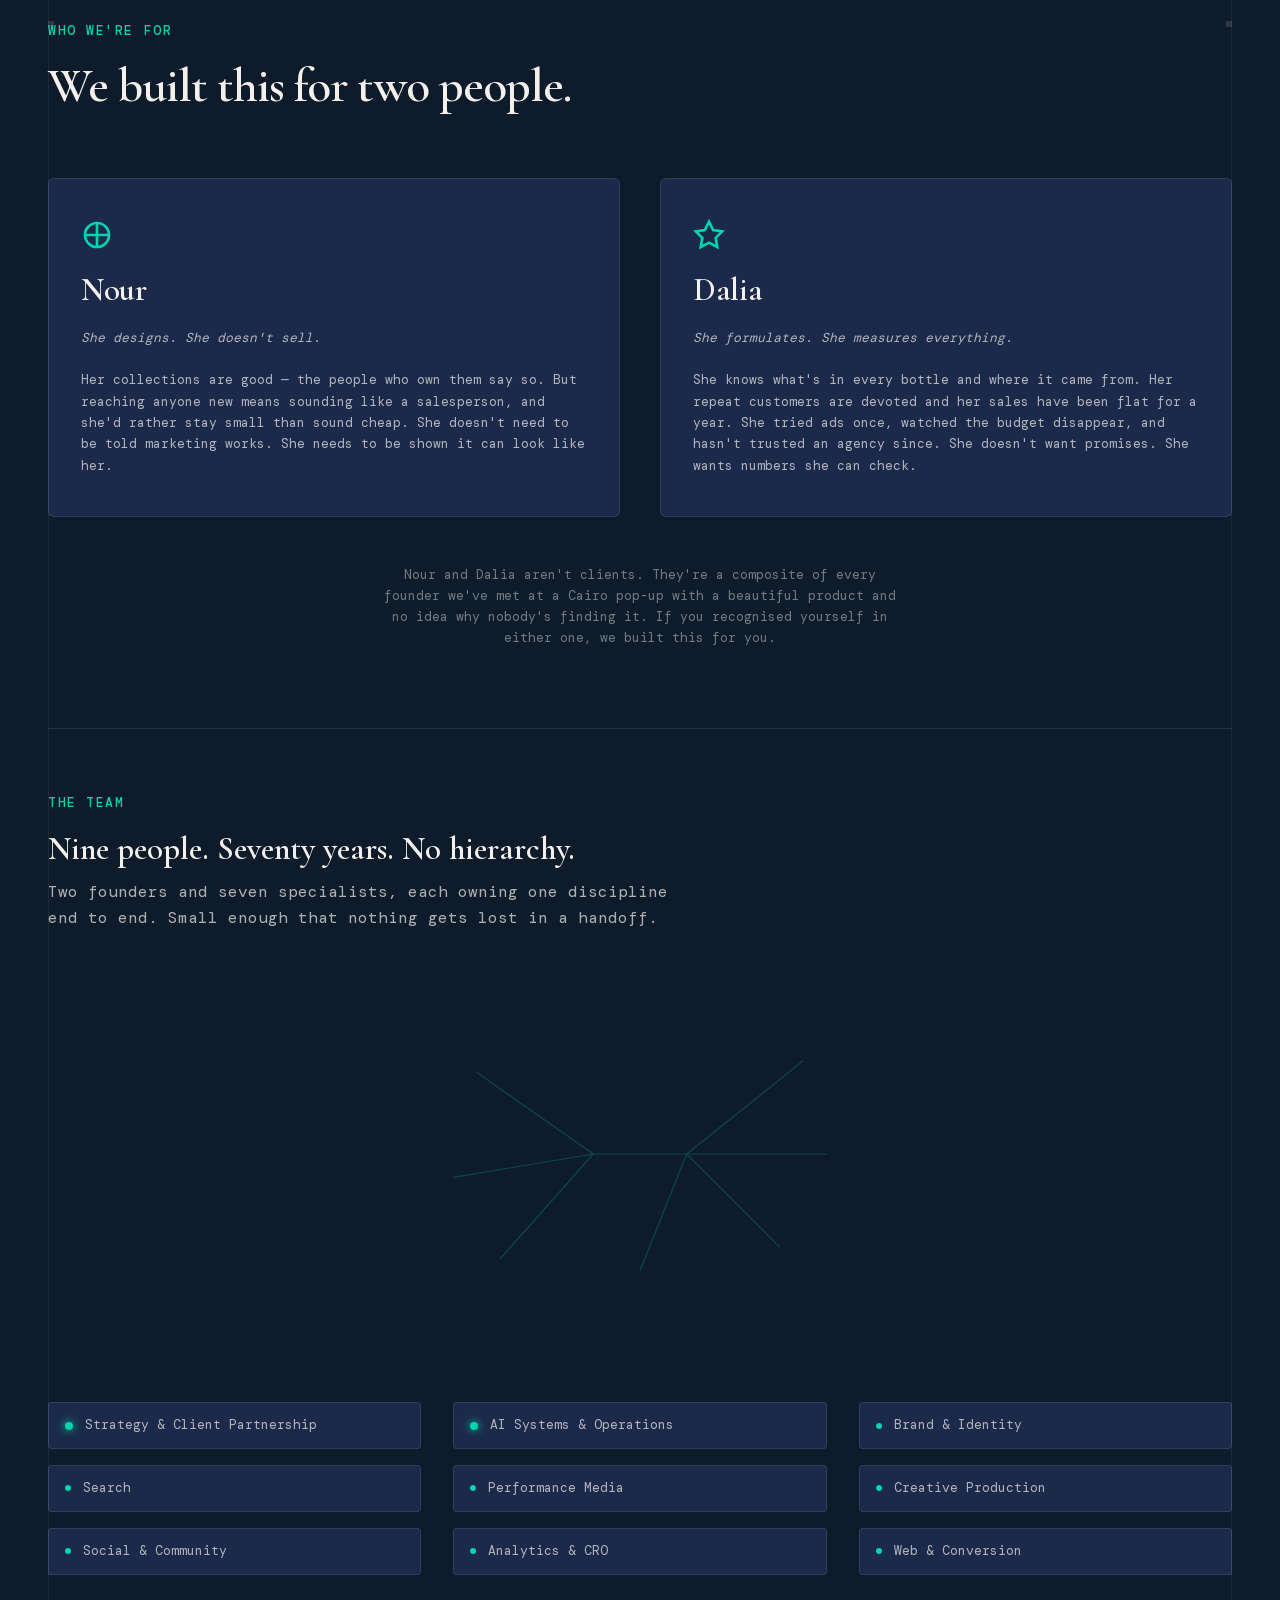
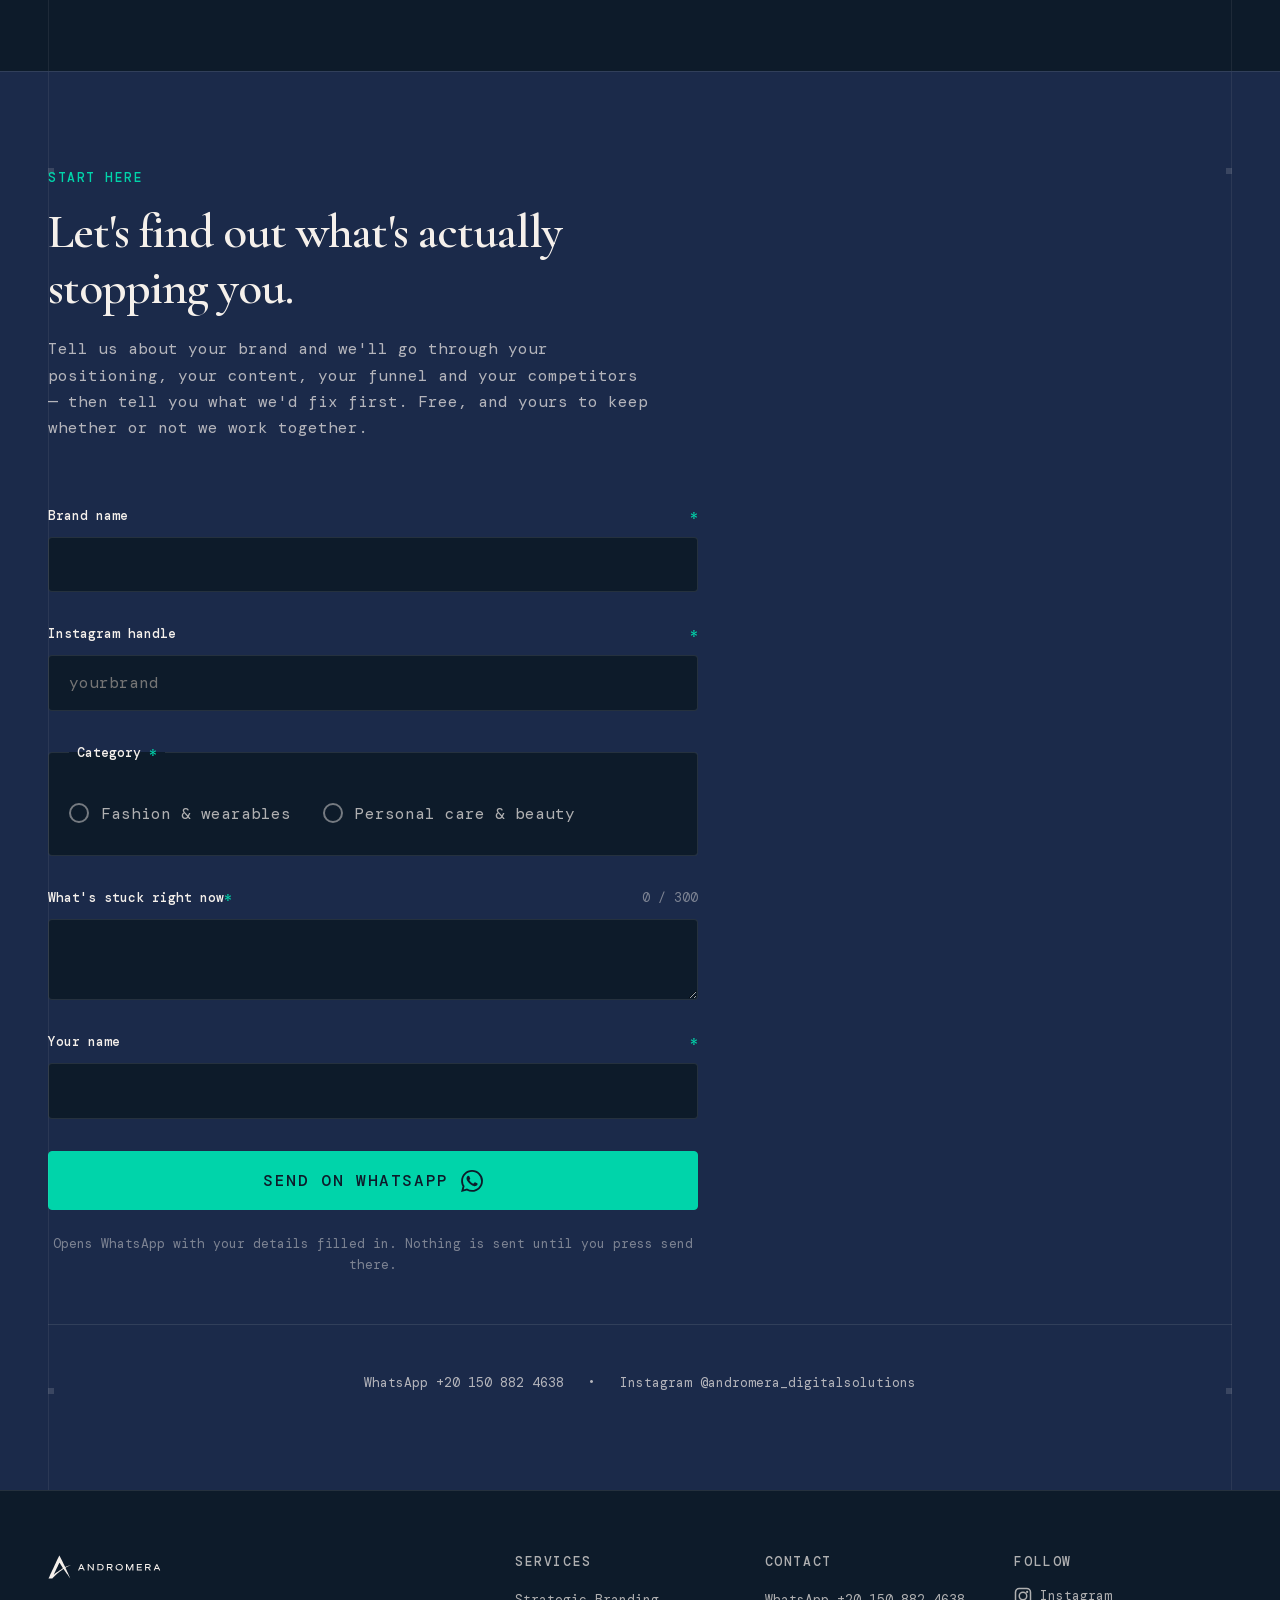
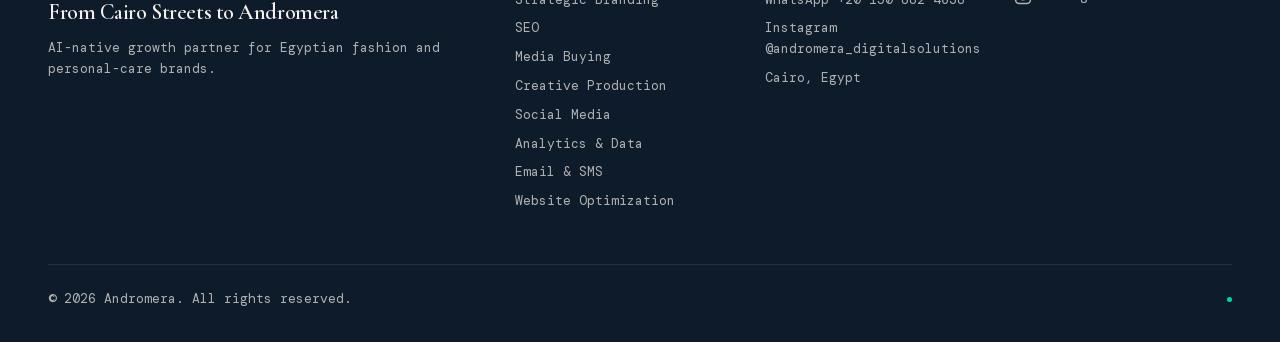
==== commit b76d3ed0: "Preload DMMono-Regular.woff2 (body/label font)" ====
--- a/index.html
+++ b/index.html
@@ -32,6 +32,7 @@
 
   <!-- Preload display font -->
   <link rel="preload" href="/assets/fonts/CormorantGaramond-SemiBold.woff2" as="font" type="font/woff2" crossorigin>
+  <link rel="preload" href="/assets/fonts/DMMono-Regular.woff2" as="font" type="font/woff2" crossorigin>
 
   <!-- Parallelize the @import inside site.css (avoids a serial round trip for brand-tokens.css) -->
   <link rel="preload" href="/assets/css/brand-tokens.css" as="style">
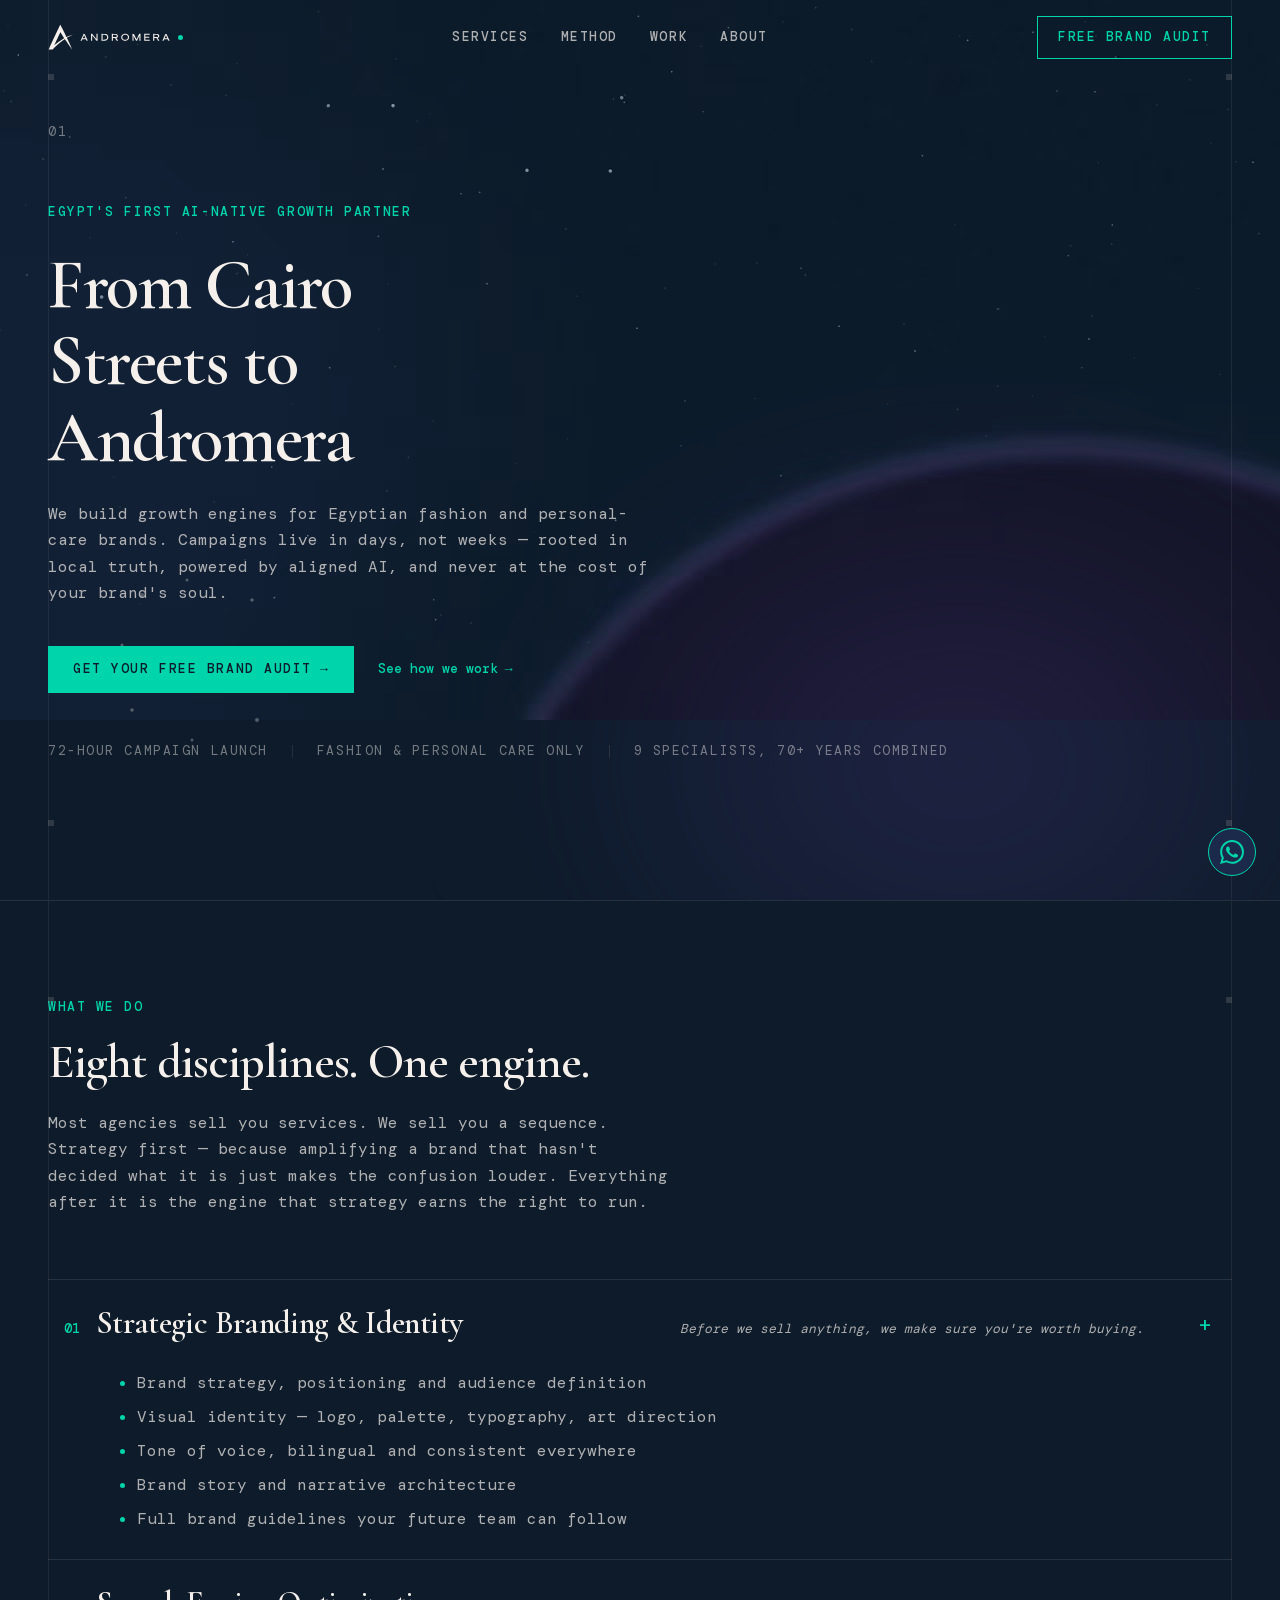
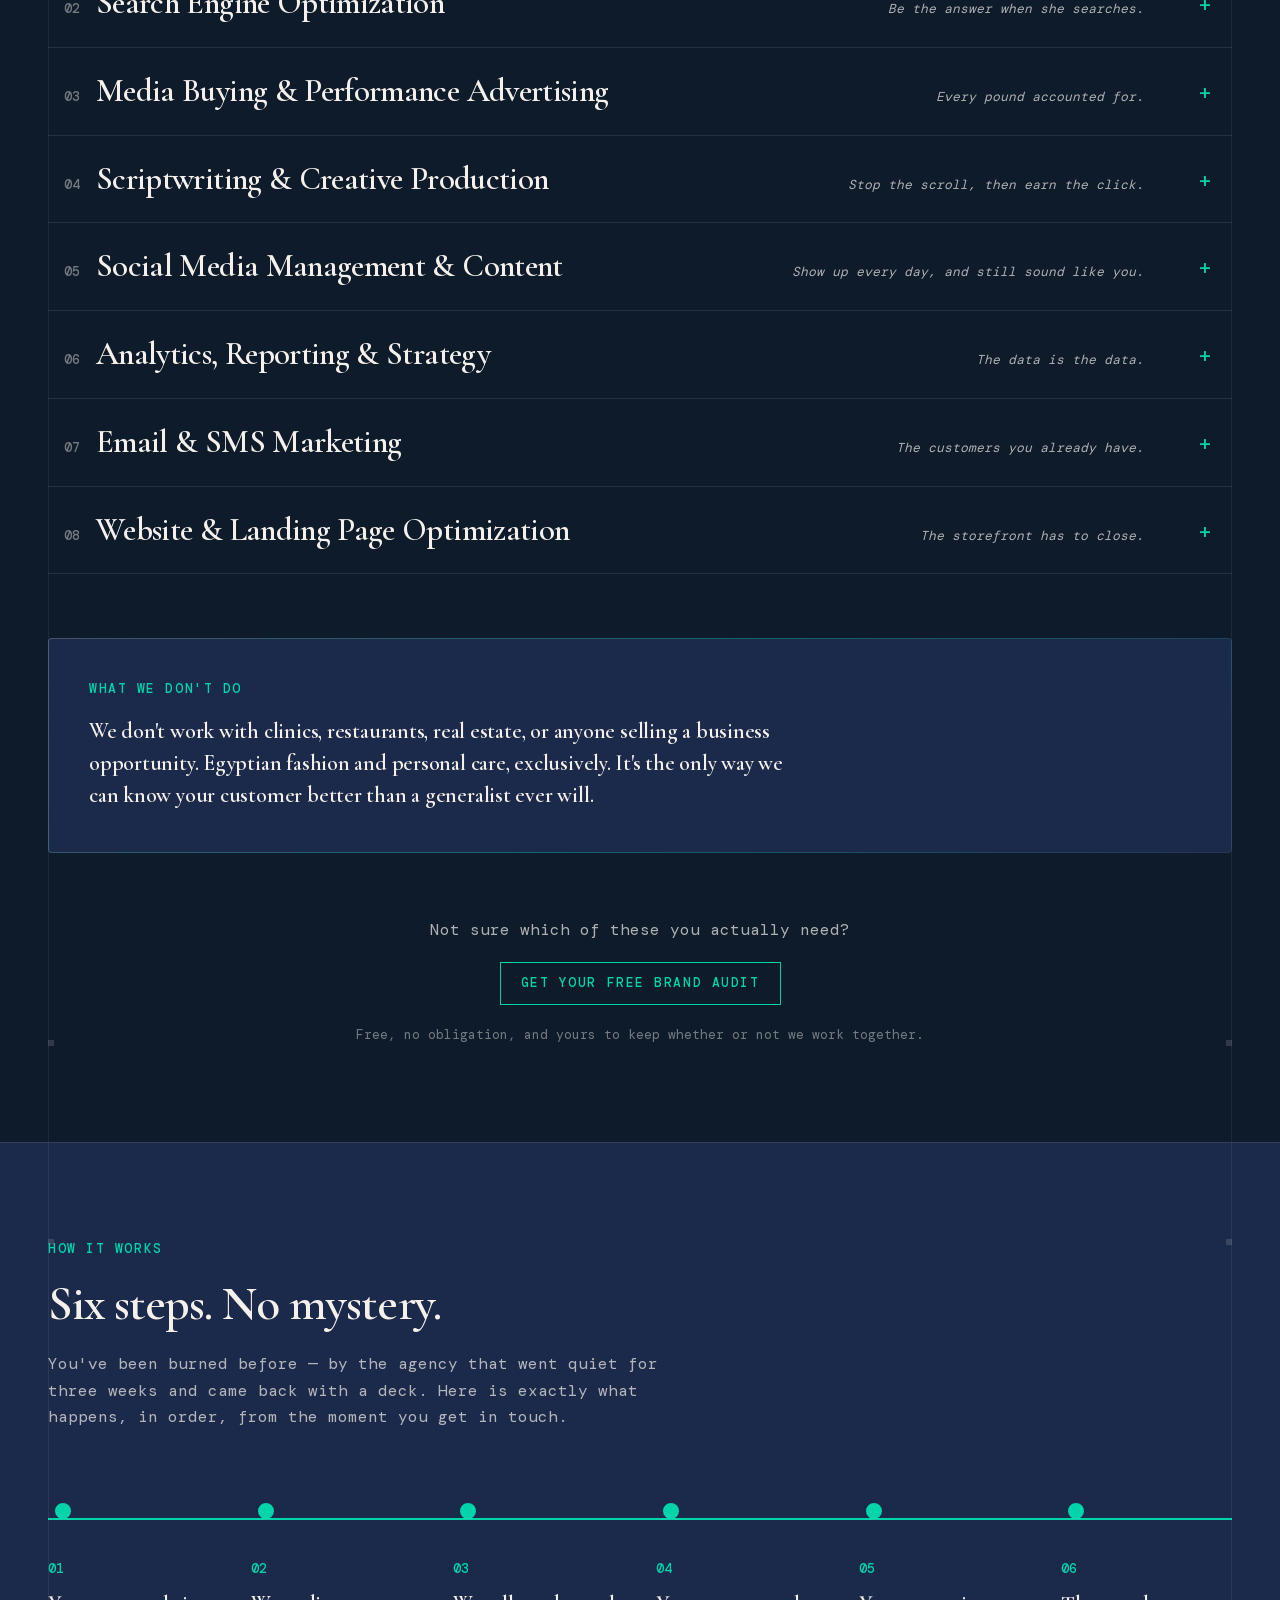
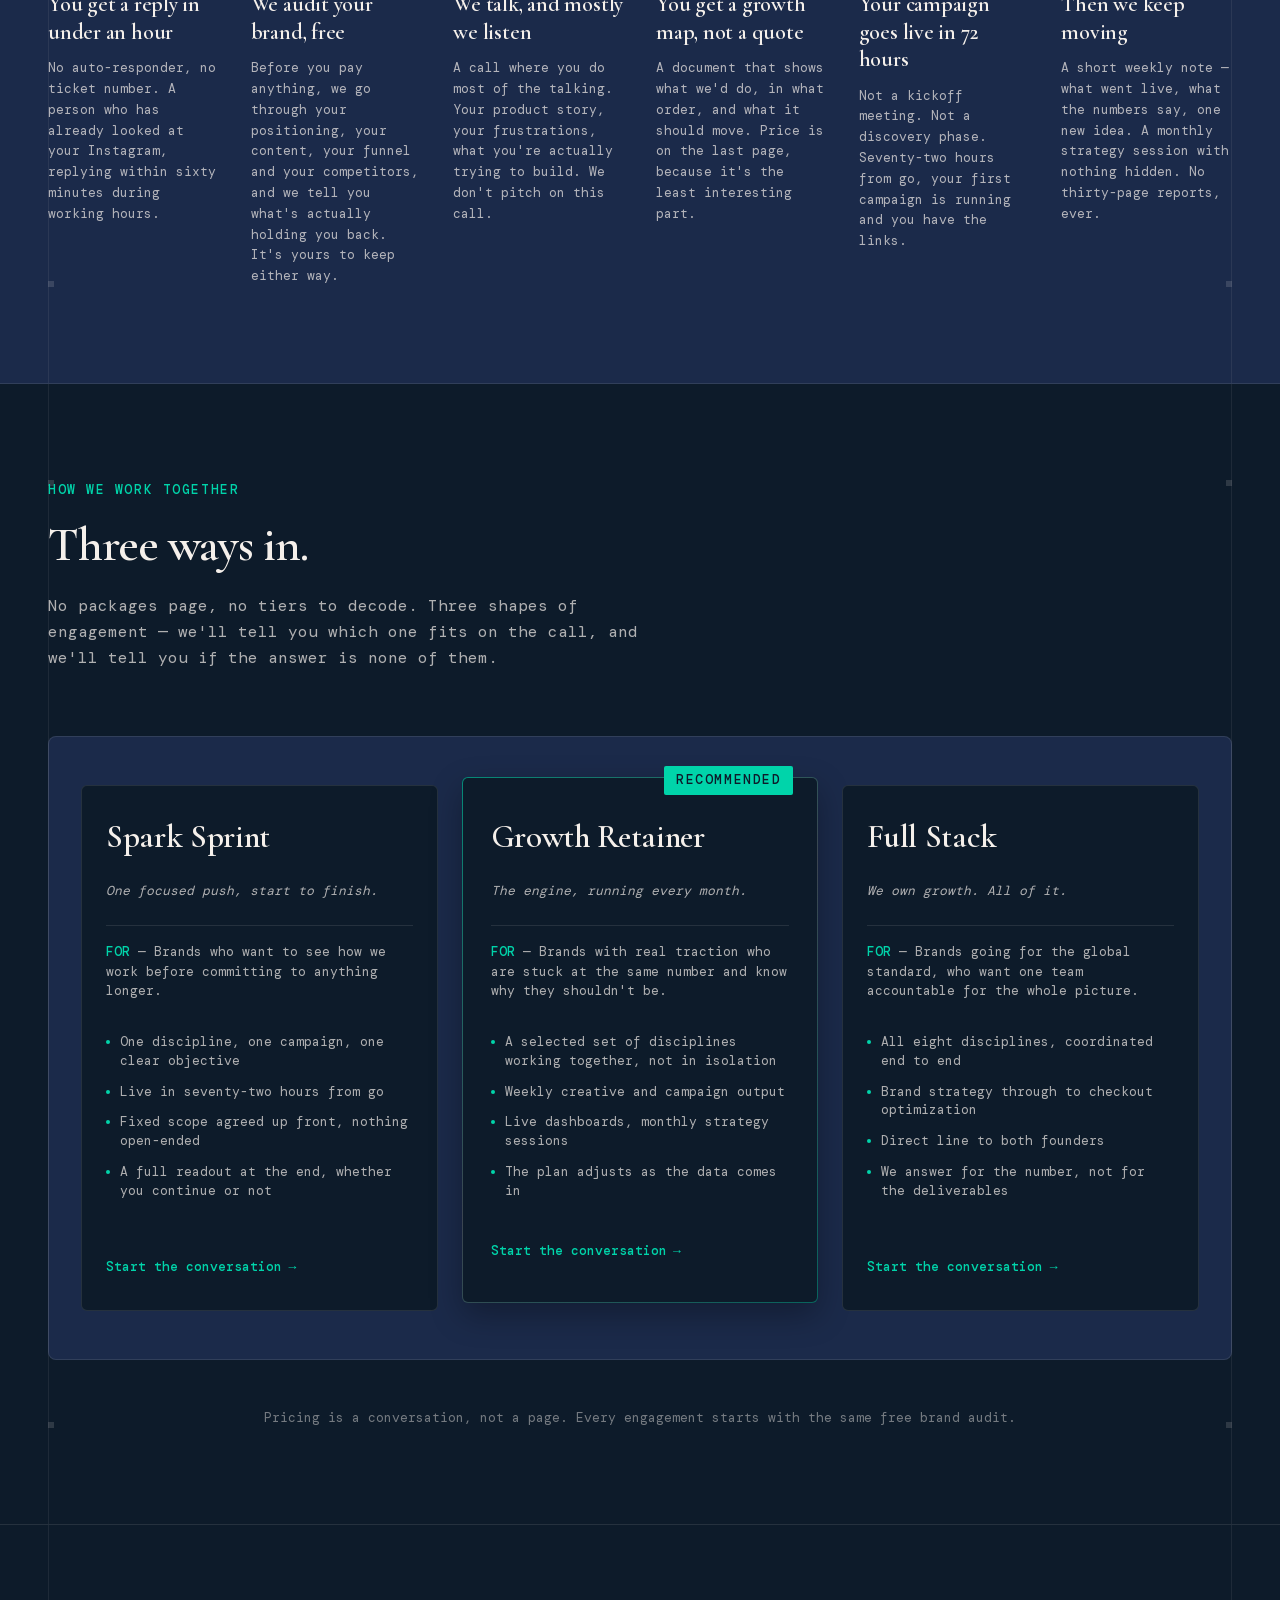
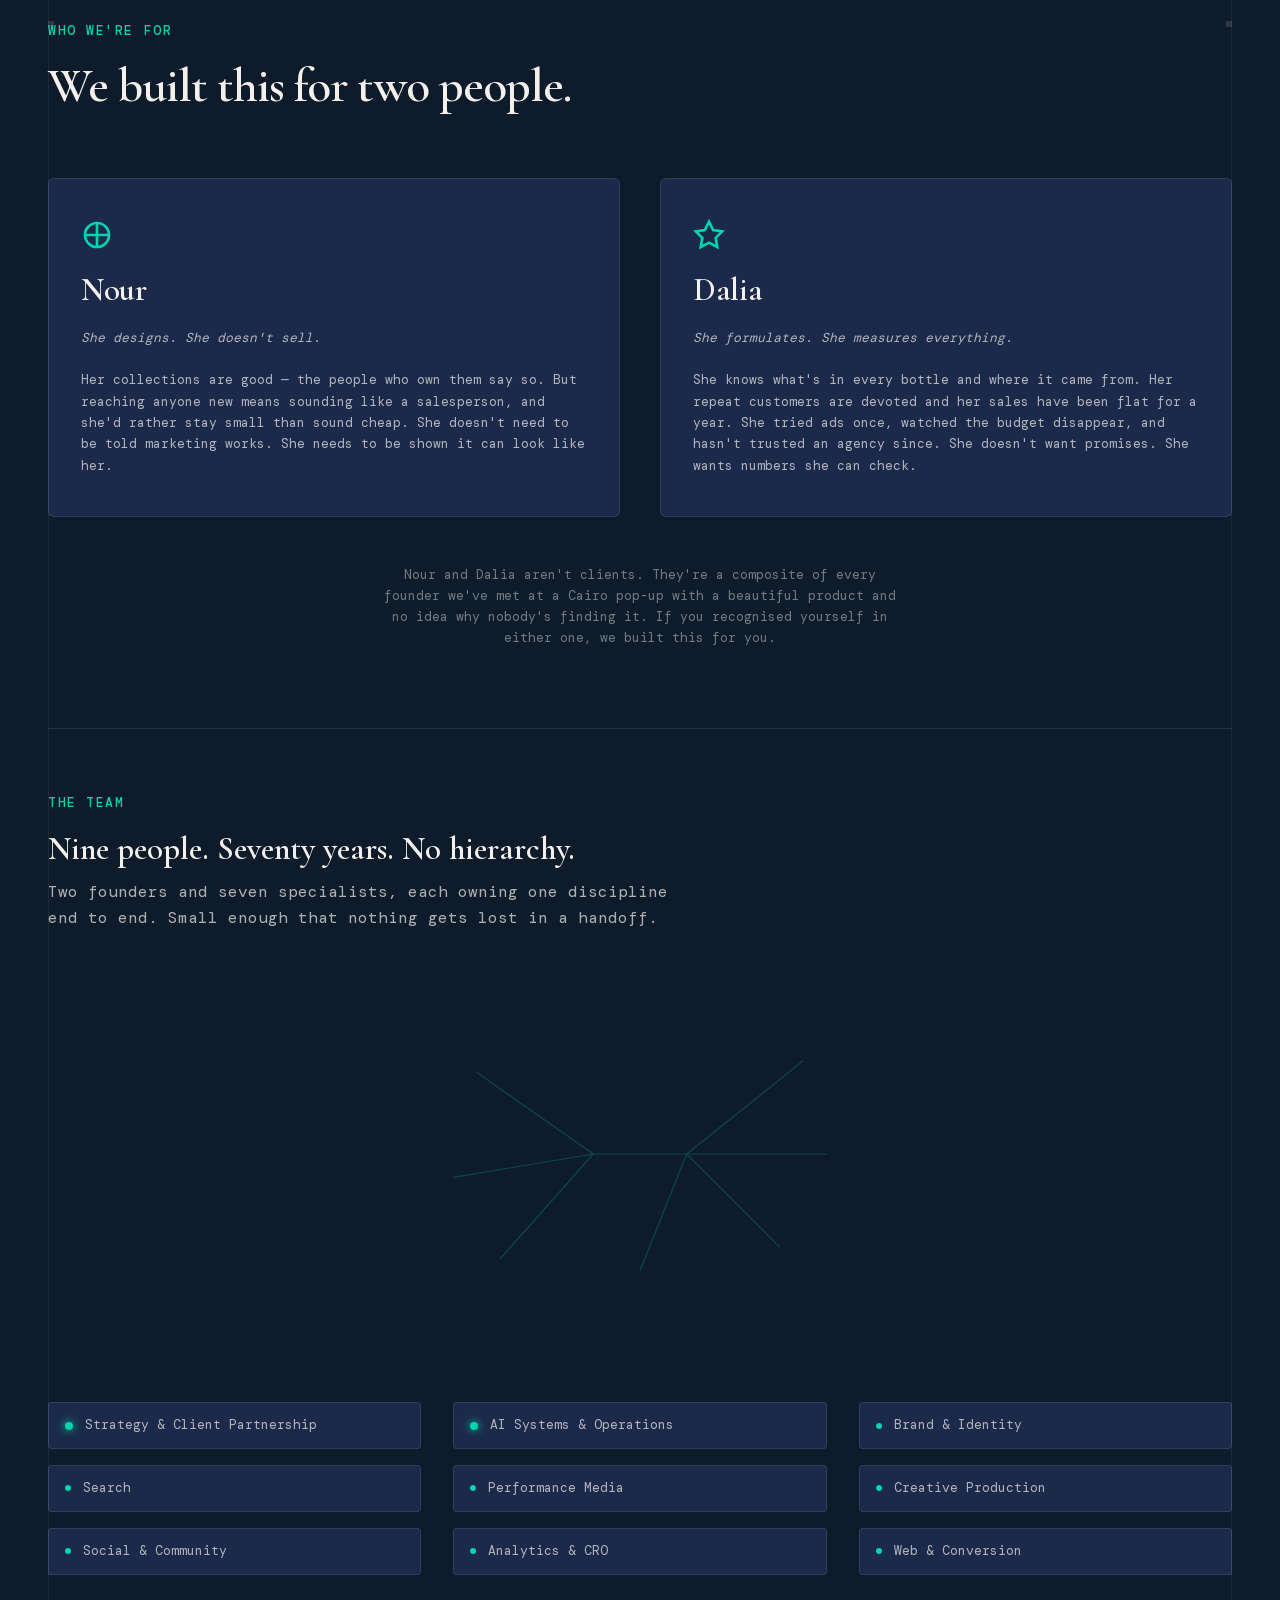
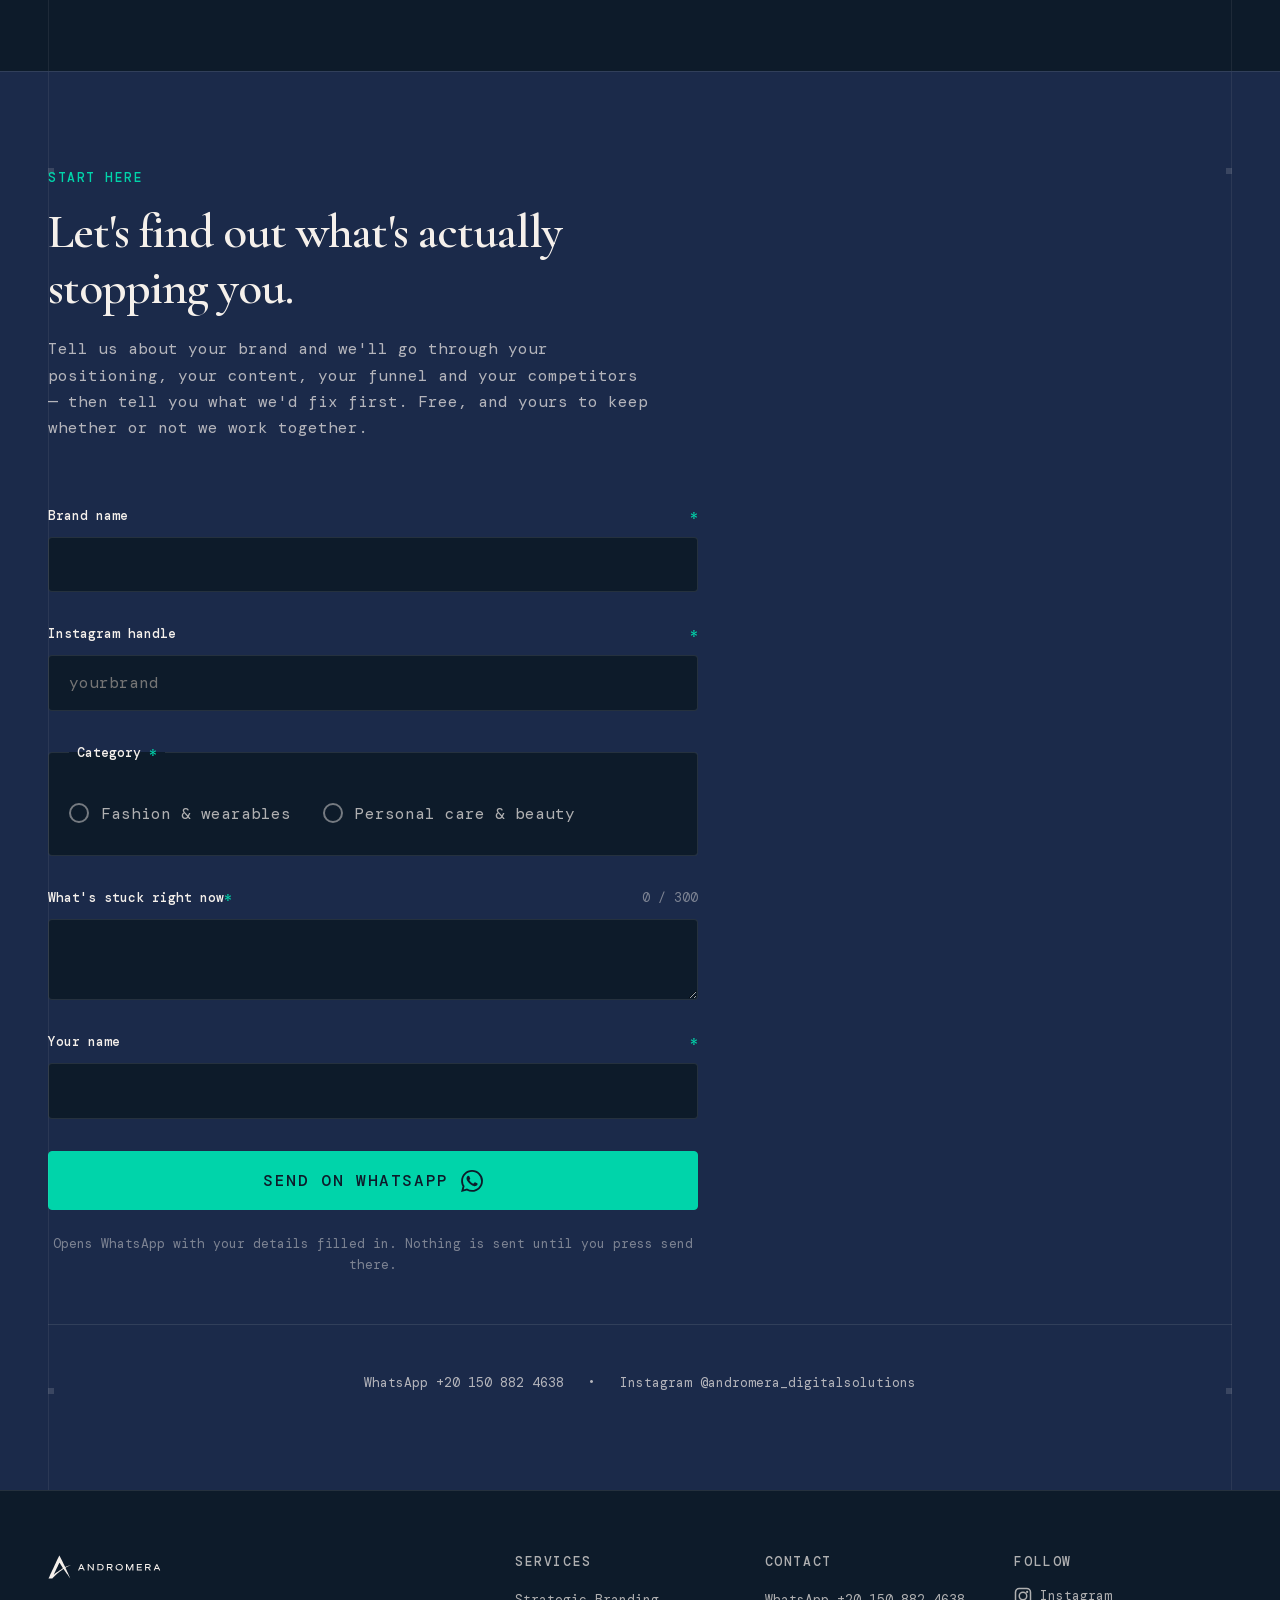
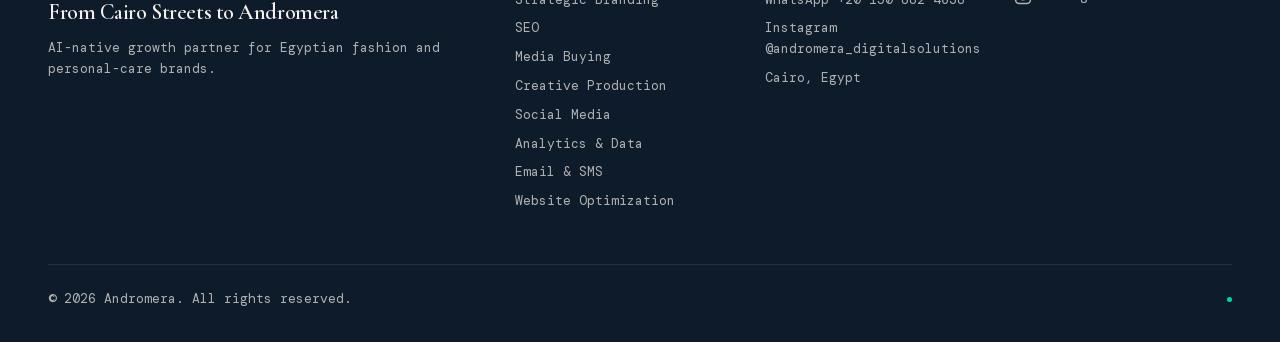
==== commit 63a11723: "Fix hero poster preload double-fetch with imagesrcset/imagesizes The preload always fetched the 1280" ====
--- a/index.html
+++ b/index.html
@@ -32,14 +32,17 @@
 
   <!-- Preload display font -->
   <link rel="preload" href="/assets/fonts/CormorantGaramond-SemiBold.woff2" as="font" type="font/woff2" crossorigin>
-  <link rel="preload" href="/assets/fonts/DMMono-Regular.woff2" as="font" type="font/woff2" crossorigin>
 
   <!-- Parallelize the @import inside site.css (avoids a serial round trip for brand-tokens.css) -->
   <link rel="preload" href="/assets/css/brand-tokens.css" as="style">
 
   <!-- Preload LCP hero poster (AVIF only — matches the format actually fetched) -->
   <link rel="preload" as="image" type="image/avif"
-        href="/assets/img/hero-poster-1280.avif" fetchpriority="high">
+        href="/assets/img/hero-poster-1280.avif"
+        imagesrcset="/assets/img/hero-poster-828.avif 828w,
+                     /assets/img/hero-poster-1280.avif 1280w,
+                     /assets/img/hero-poster.avif 1920w"
+        imagesizes="100vw" fetchpriority="high">
 
   <!-- Styles -->
   <link rel="stylesheet" href="/assets/css/site.css">
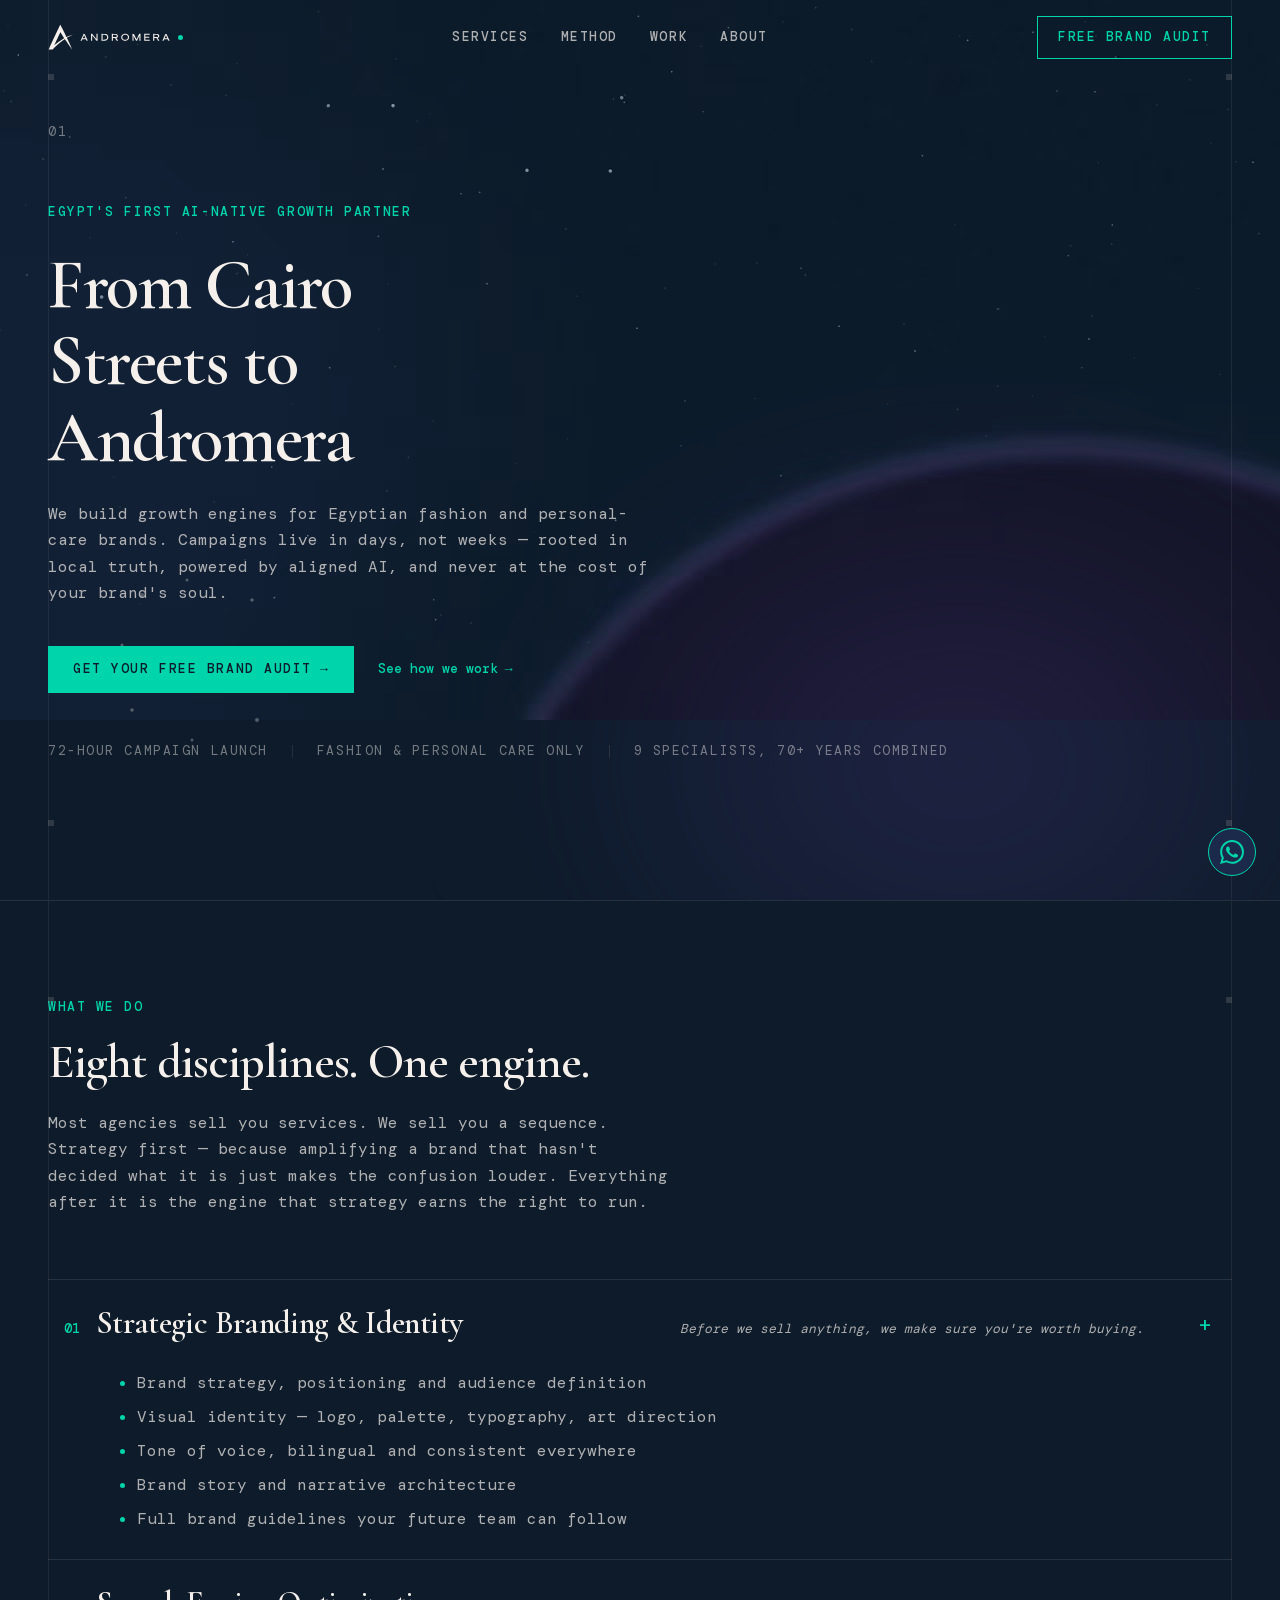
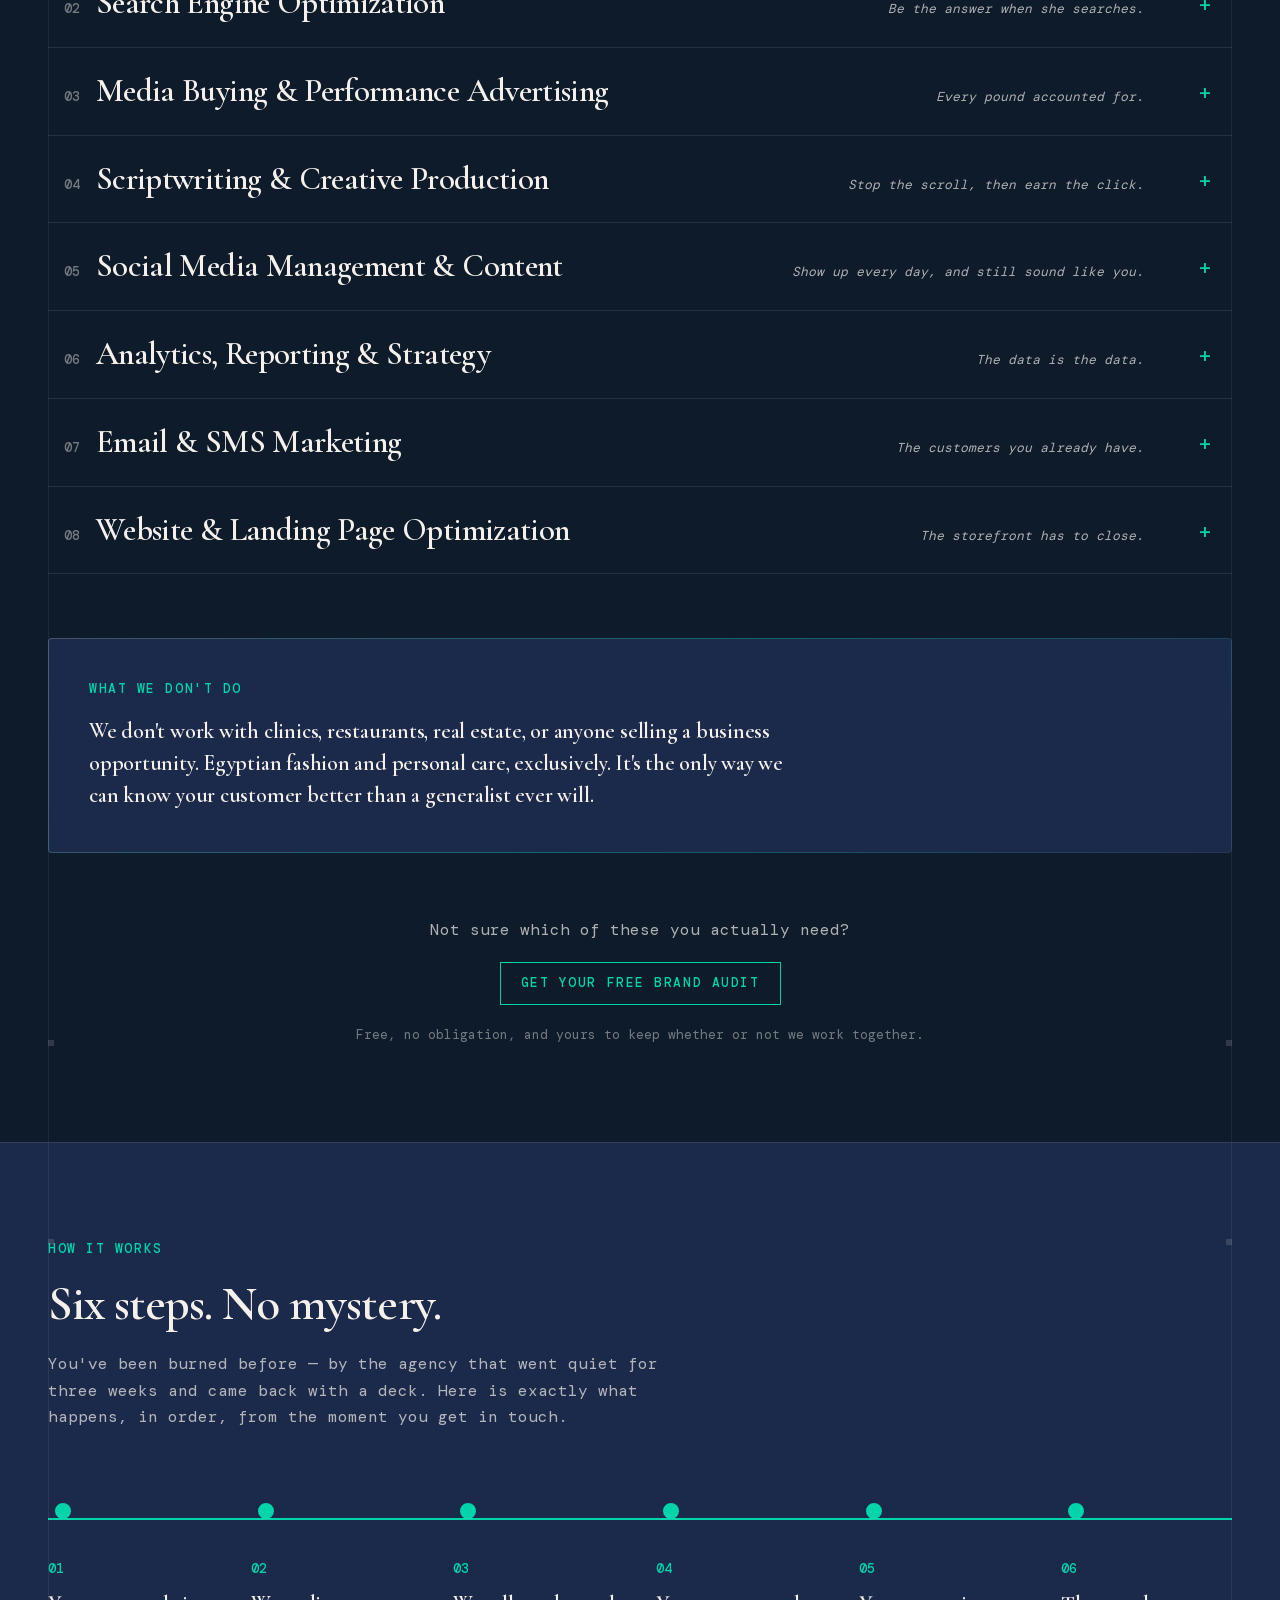
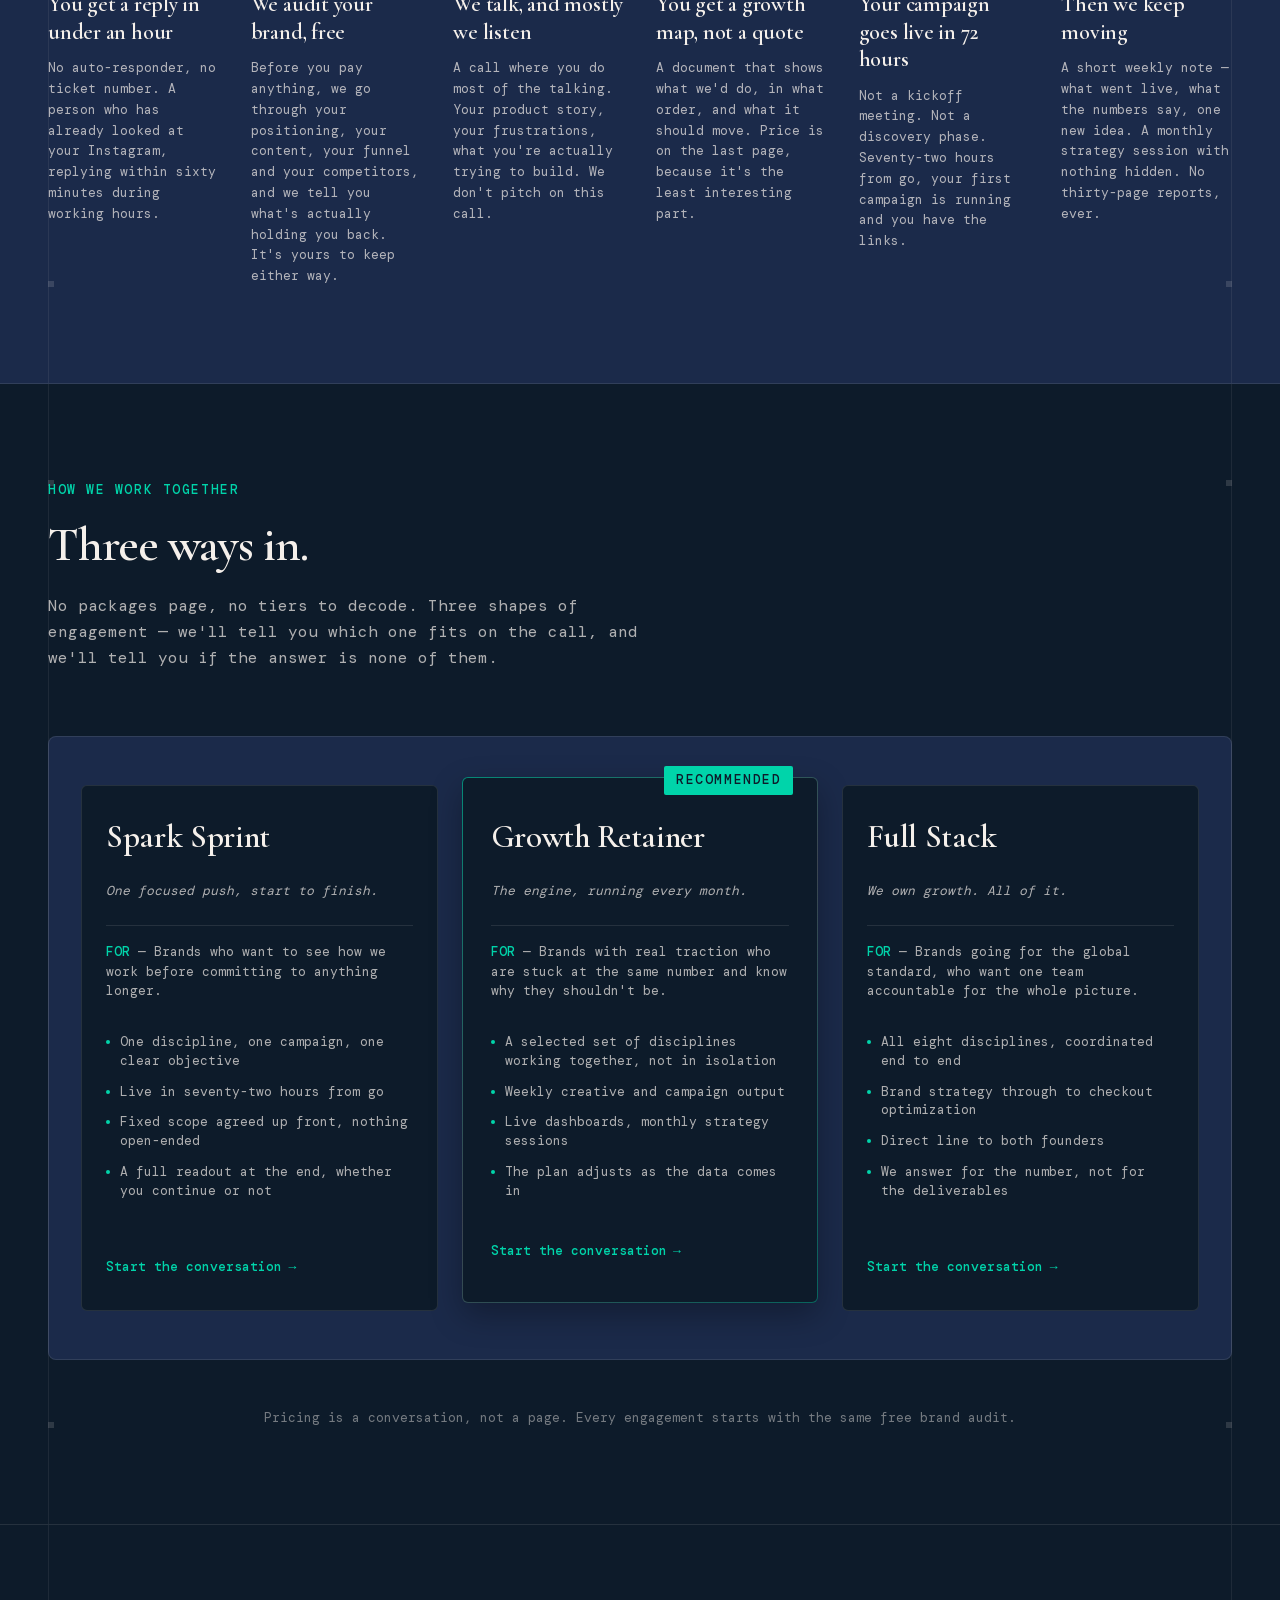
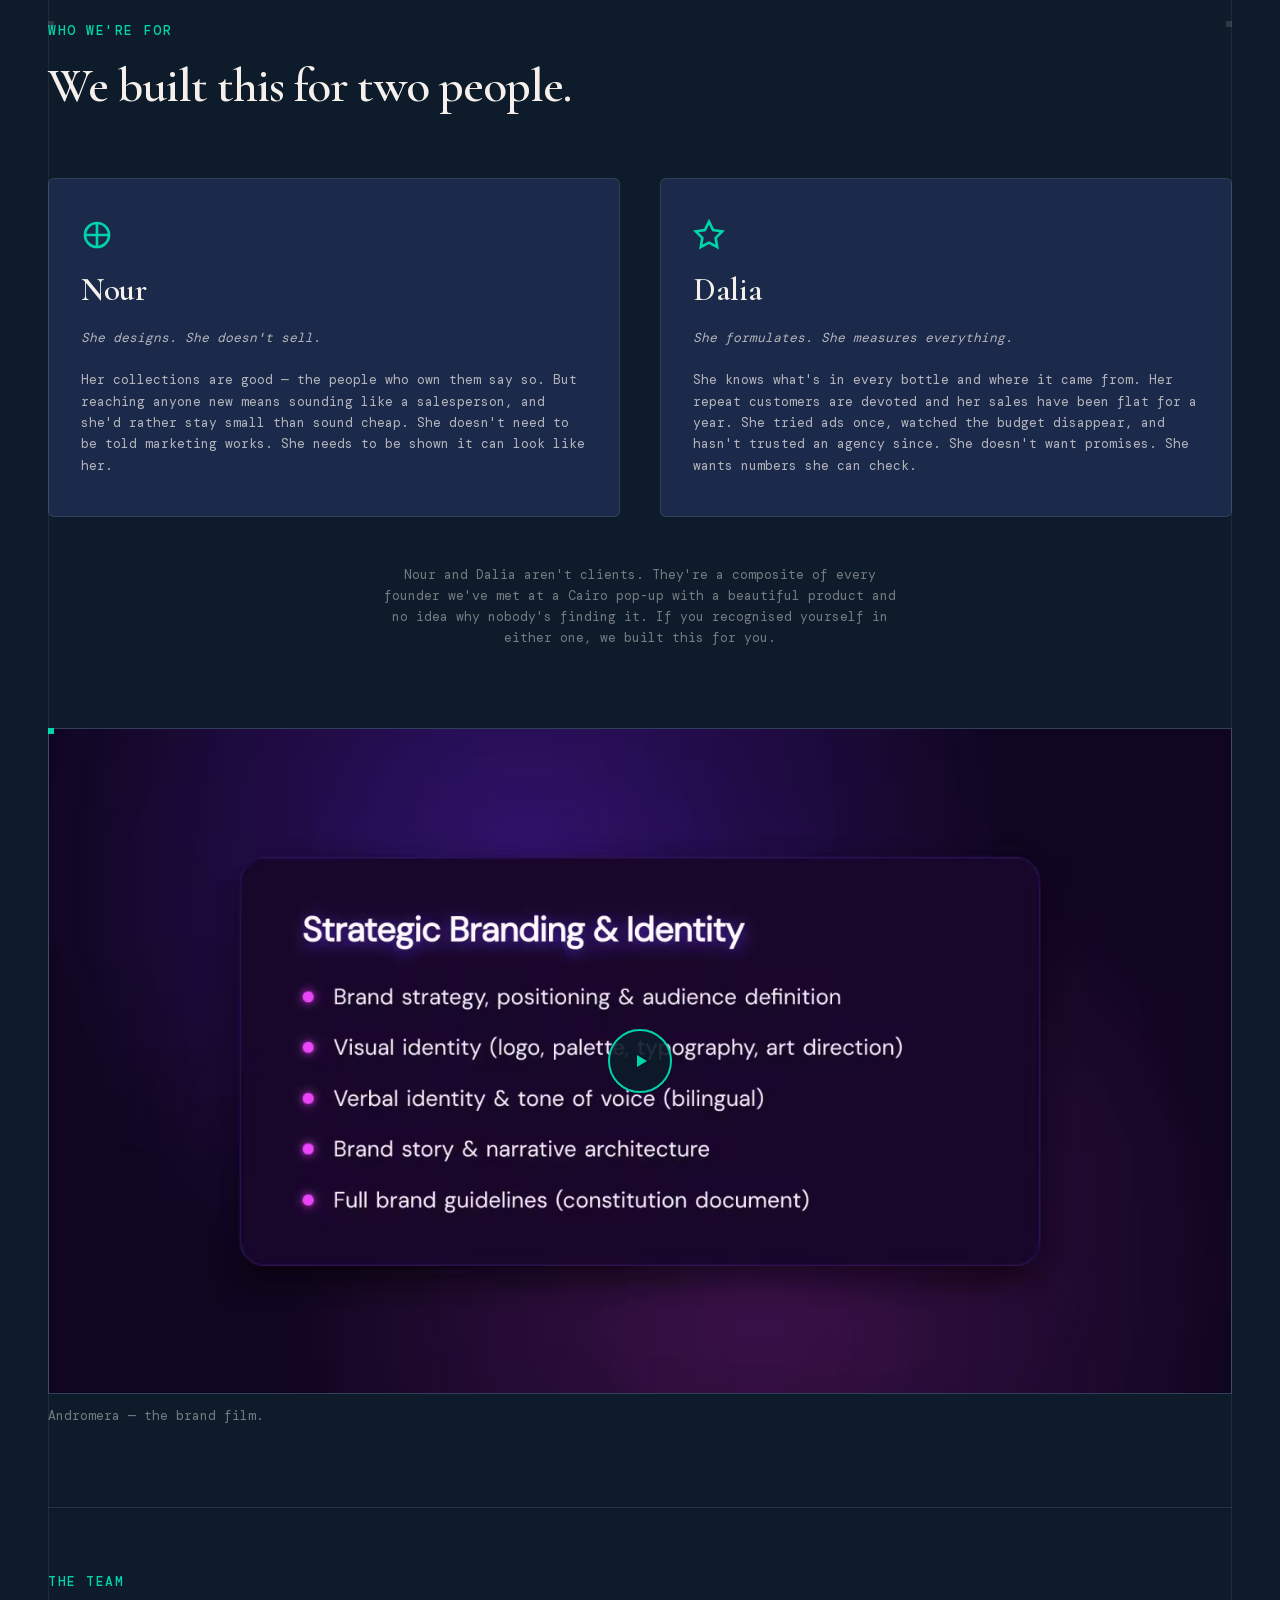
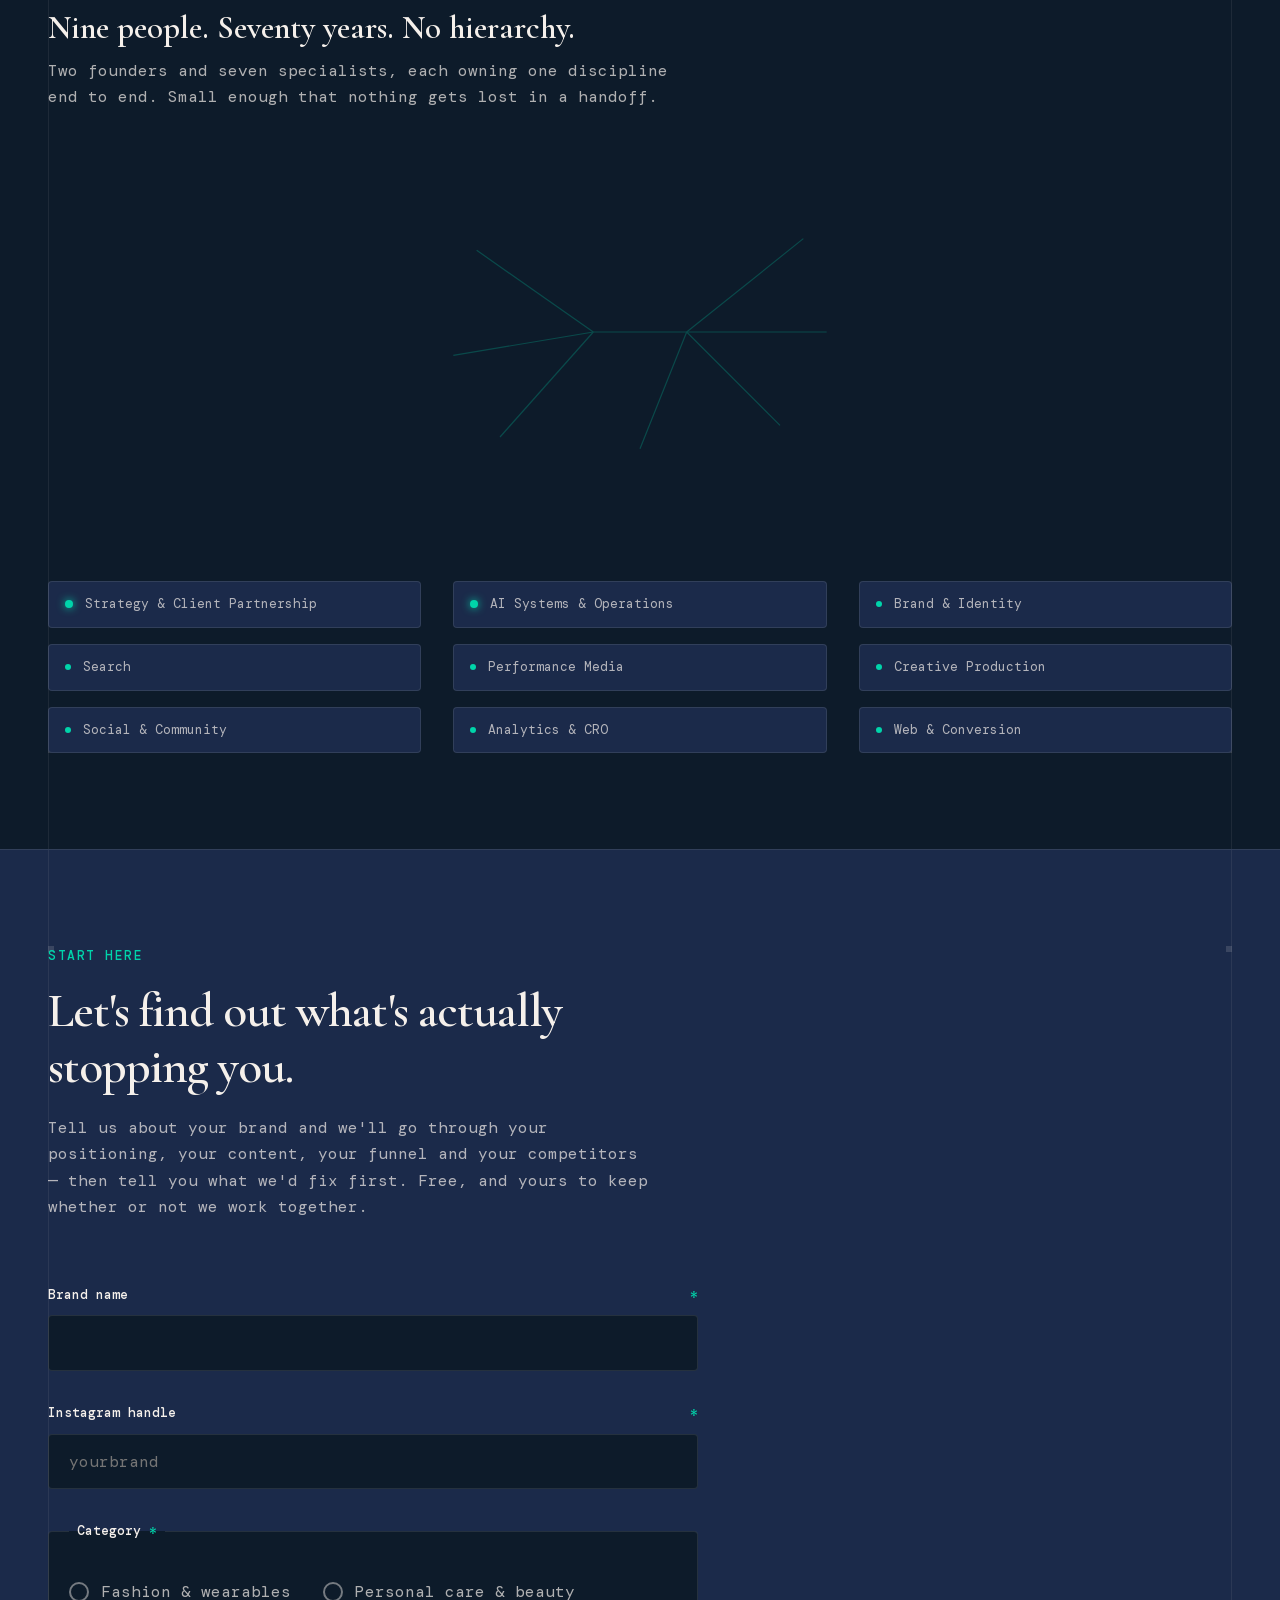
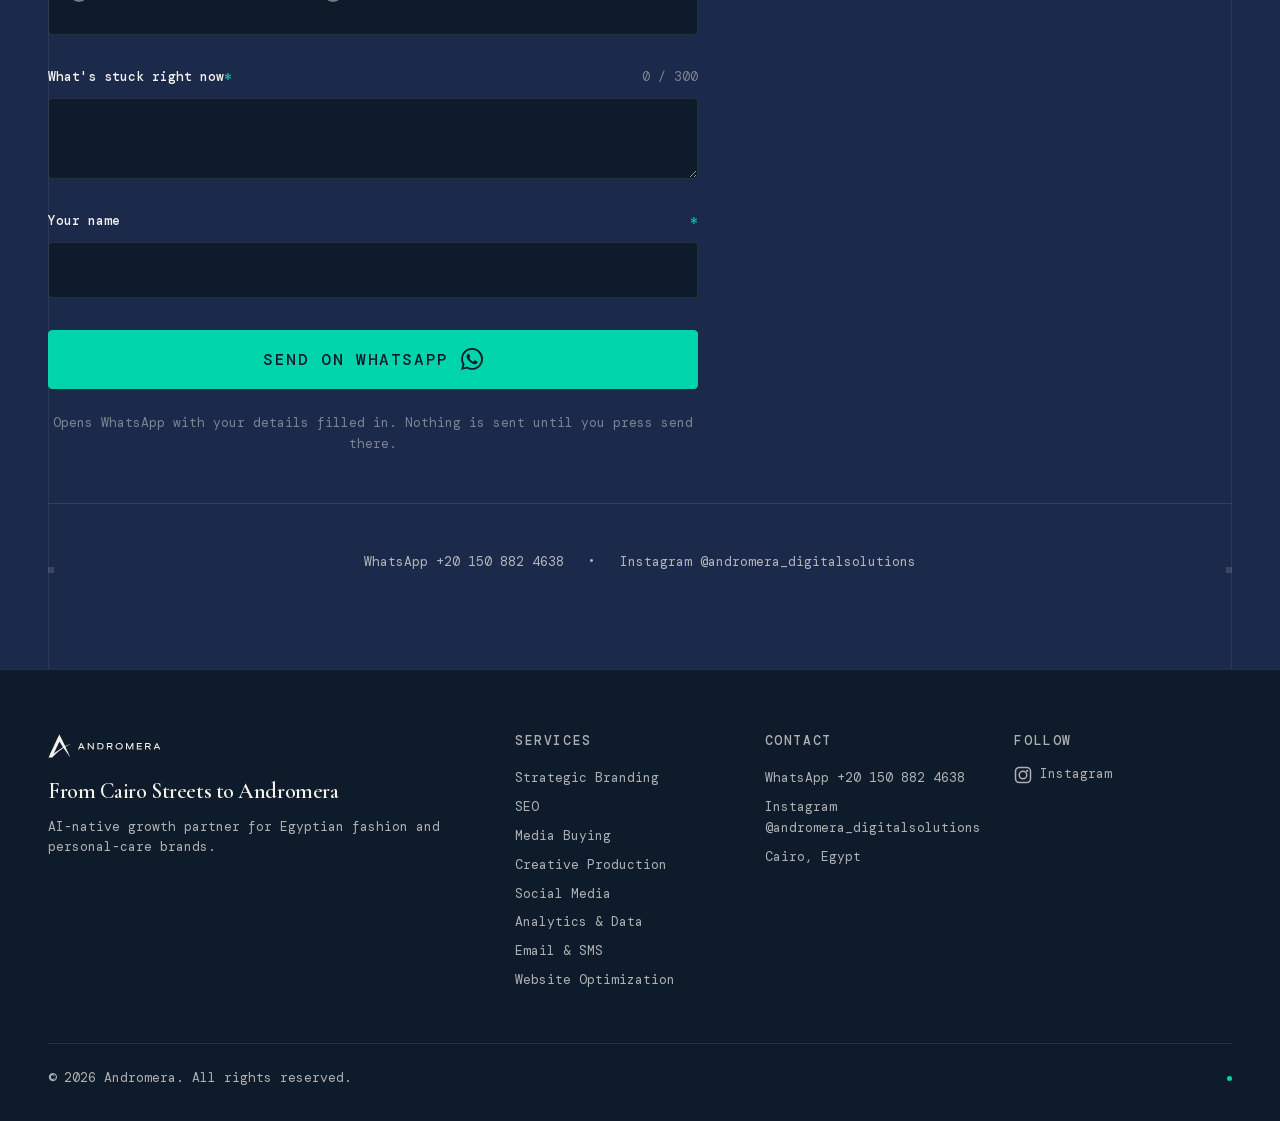
==== commit 62f42214: "Add click-to-play brand film façade (Wistia, media rdjieby67t) Zero third-party requests before clic" ====
--- a/index.html
+++ b/index.html
@@ -47,7 +47,7 @@
   <!-- Styles -->
   <link rel="stylesheet" href="/assets/css/site.css">
 
-  <!-- JSON-LD: Organization + ProfessionalService -->
+  <!-- JSON-LD: Organization + ProfessionalService + VideoObject -->
   <script type="application/ld+json">
   {
     "@context": "https://schema.org",
@@ -152,6 +152,15 @@
             }
           ]
         }
+      },
+      {
+        "@type": "VideoObject",
+        "name": "Andromera — the brand film.",
+        "description": "Egypt's first AI-native growth partner. Campaigns live in days, built exclusively for Egyptian fashion and personal-care brands.",
+        "thumbnailUrl": "https://andromera.com/assets/img/video-poster-1440.webp",
+        "embedUrl": "https://fast.wistia.net/embed/iframe/rdjieby67t",
+        "uploadDate": "2026-08-11T12:55:56Z",
+        "duration": "PT1M11.0531S"
       }
     ]
   }
@@ -224,13 +233,6 @@
         </picture>
       </div>
 
-      <!-- PHASE 4: video source
-      <video class="hero__video" muted playsinline loop autoplay preload="none" poster="/assets/img/hero-poster.avif">
-        <source src="/assets/video/hero-loop.webm" type="video/webm">
-        <source src="/assets/video/hero-loop.mp4" type="video/mp4">
-      </video>
-      -->
-
       <!-- Layer 2: Violet bloom — atmosphere only -->
       <div class="hero__bloom" aria-hidden="true"></div>
 
@@ -682,6 +684,31 @@
         <!-- The Honesty Line -->
         <p class="honesty-line fade-up">Nour and Dalia aren't clients. They're a composite of every founder we've met at a Cairo pop-up with a beautiful product and no idea why nobody's finding it. If you recognised yourself in either one, we built this for you.</p>
 
+        <!-- Brand Film -->
+        <div class="video-frame" data-video-frame>
+          <span class="video-frame__corner-sq" aria-hidden="true"></span>
+          <div class="video-frame__media" data-video-media>
+            <picture>
+              <source srcset="/assets/img/video-poster-1440.avif" type="image/avif">
+              <source srcset="/assets/img/video-poster-1440.webp" type="image/webp">
+              <img class="video-frame__poster" src="/assets/img/video-poster-1440.webp" alt="" width="1440" height="810" loading="lazy" decoding="async">
+            </picture>
+            <button type="button" class="video-frame__play" aria-label="Play the Andromera brand film" data-video-play>
+              <svg width="20" height="20" viewBox="0 0 20 20" fill="currentColor" aria-hidden="true">
+                <path d="M6 4l10 6-10 6V4z"/>
+              </svg>
+            </button>
+            <noscript>
+              <a class="video-frame__play video-frame__play--noscript" href="https://fast.wistia.net/embed/iframe/rdjieby67t" target="_blank" rel="noopener" aria-label="Watch the Andromera brand film (opens in a new tab)">
+                <svg width="20" height="20" viewBox="0 0 20 20" fill="currentColor" aria-hidden="true">
+                  <path d="M6 4l10 6-10 6V4z"/>
+                </svg>
+              </a>
+            </noscript>
+          </div>
+          <p class="video-frame__caption">Andromera — the brand film.</p>
+        </div>
+
         <!-- The Constellation -->
         <div class="constellation-wrapper">
           <div class="constellation__header fade-up">
--- a/assets/css/site.css
+++ b/assets/css/site.css
@@ -1223,6 +1223,88 @@
     margin-bottom: 5rem;
   }
 
+  /* ── BRAND FILM ──────────────────────────────────────── */
+  .video-frame {
+    position: relative;
+    margin-bottom: 5rem;
+  }
+
+  .video-frame__corner-sq {
+    position: absolute;
+    top: 0;
+    left: 0;
+    width: var(--corner-size);
+    height: var(--corner-size);
+    background: var(--glow);
+    z-index: 2;
+    pointer-events: none;
+  }
+
+  .video-frame__media {
+    position: relative;
+    aspect-ratio: 16 / 9;
+    background-color: var(--indigo);
+    border: 1px solid var(--rule);
+    overflow: hidden;
+  }
+
+  .video-frame__poster {
+    width: 100%;
+    height: 100%;
+    object-fit: cover;
+  }
+
+  .video-frame__iframe {
+    position: absolute;
+    inset: 0;
+    width: 100%;
+    height: 100%;
+    border: 0;
+  }
+
+  .video-frame__play {
+    position: absolute;
+    top: 50%;
+    left: 50%;
+    transform: translate(-50%, -50%);
+    width: 64px;
+    height: 64px;
+    display: inline-flex;
+    align-items: center;
+    justify-content: center;
+    border-radius: 50%;
+    border: 2px solid var(--glow);
+    background-color: var(--ink-90);
+    color: var(--glow);
+    cursor: pointer;
+    transition: background-color 200ms var(--ease),
+                color 200ms var(--ease);
+  }
+  .video-frame__play svg {
+    transform: translateX(1px);
+  }
+  .video-frame__play:hover,
+  .video-frame__play:focus-visible {
+    background-color: var(--glow);
+    color: var(--ink);
+  }
+
+  /* Real <button> only operates with JS; without it, the <noscript> link
+     takes over (site.js adds html.js synchronously, before first paint). */
+  button.video-frame__play {
+    display: none;
+  }
+  html.js button.video-frame__play {
+    display: inline-flex;
+  }
+
+  .video-frame__caption {
+    margin-top: 0.75rem;
+    font-family: var(--font-mono);
+    font-size: var(--step--1);
+    color: var(--paper-45);
+  }
+
   /* ── THE CONSTELLATION ──────────────────────────────── */
   .constellation-wrapper {
     margin-top: 5rem;
